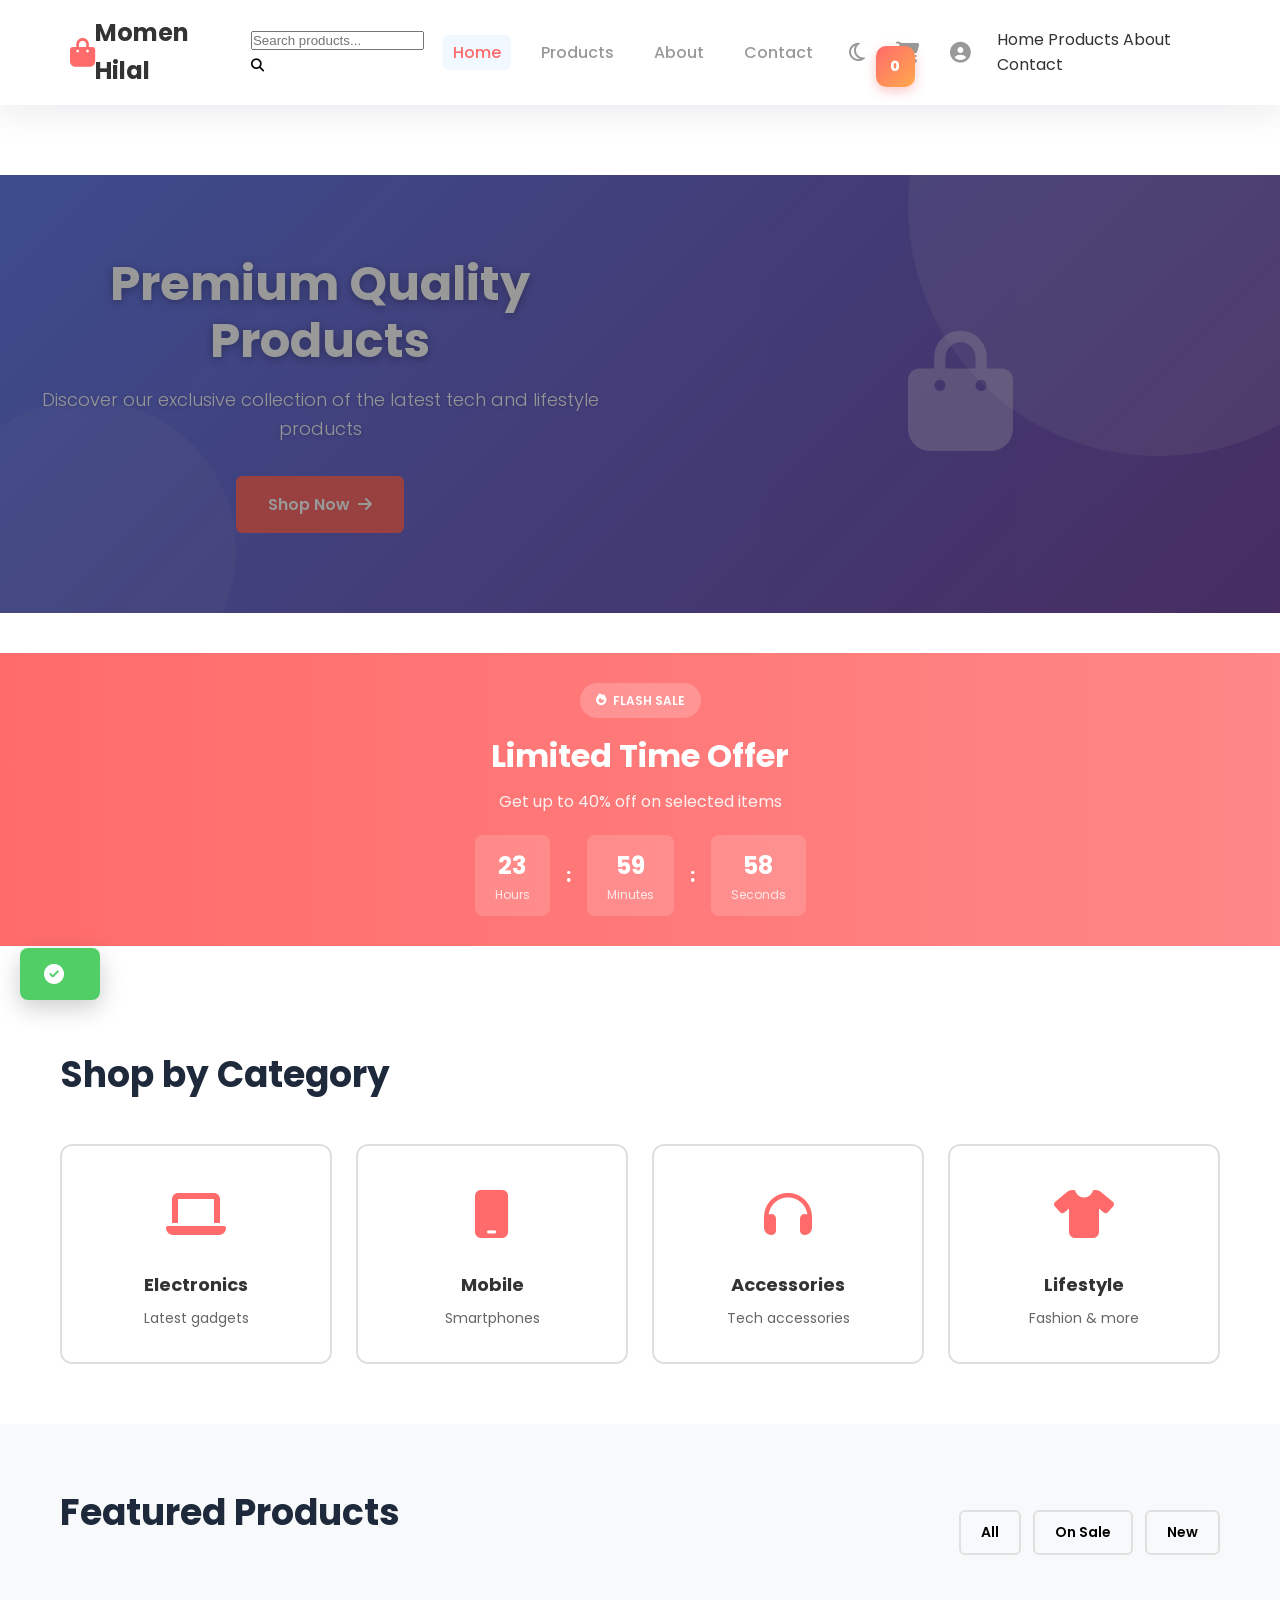
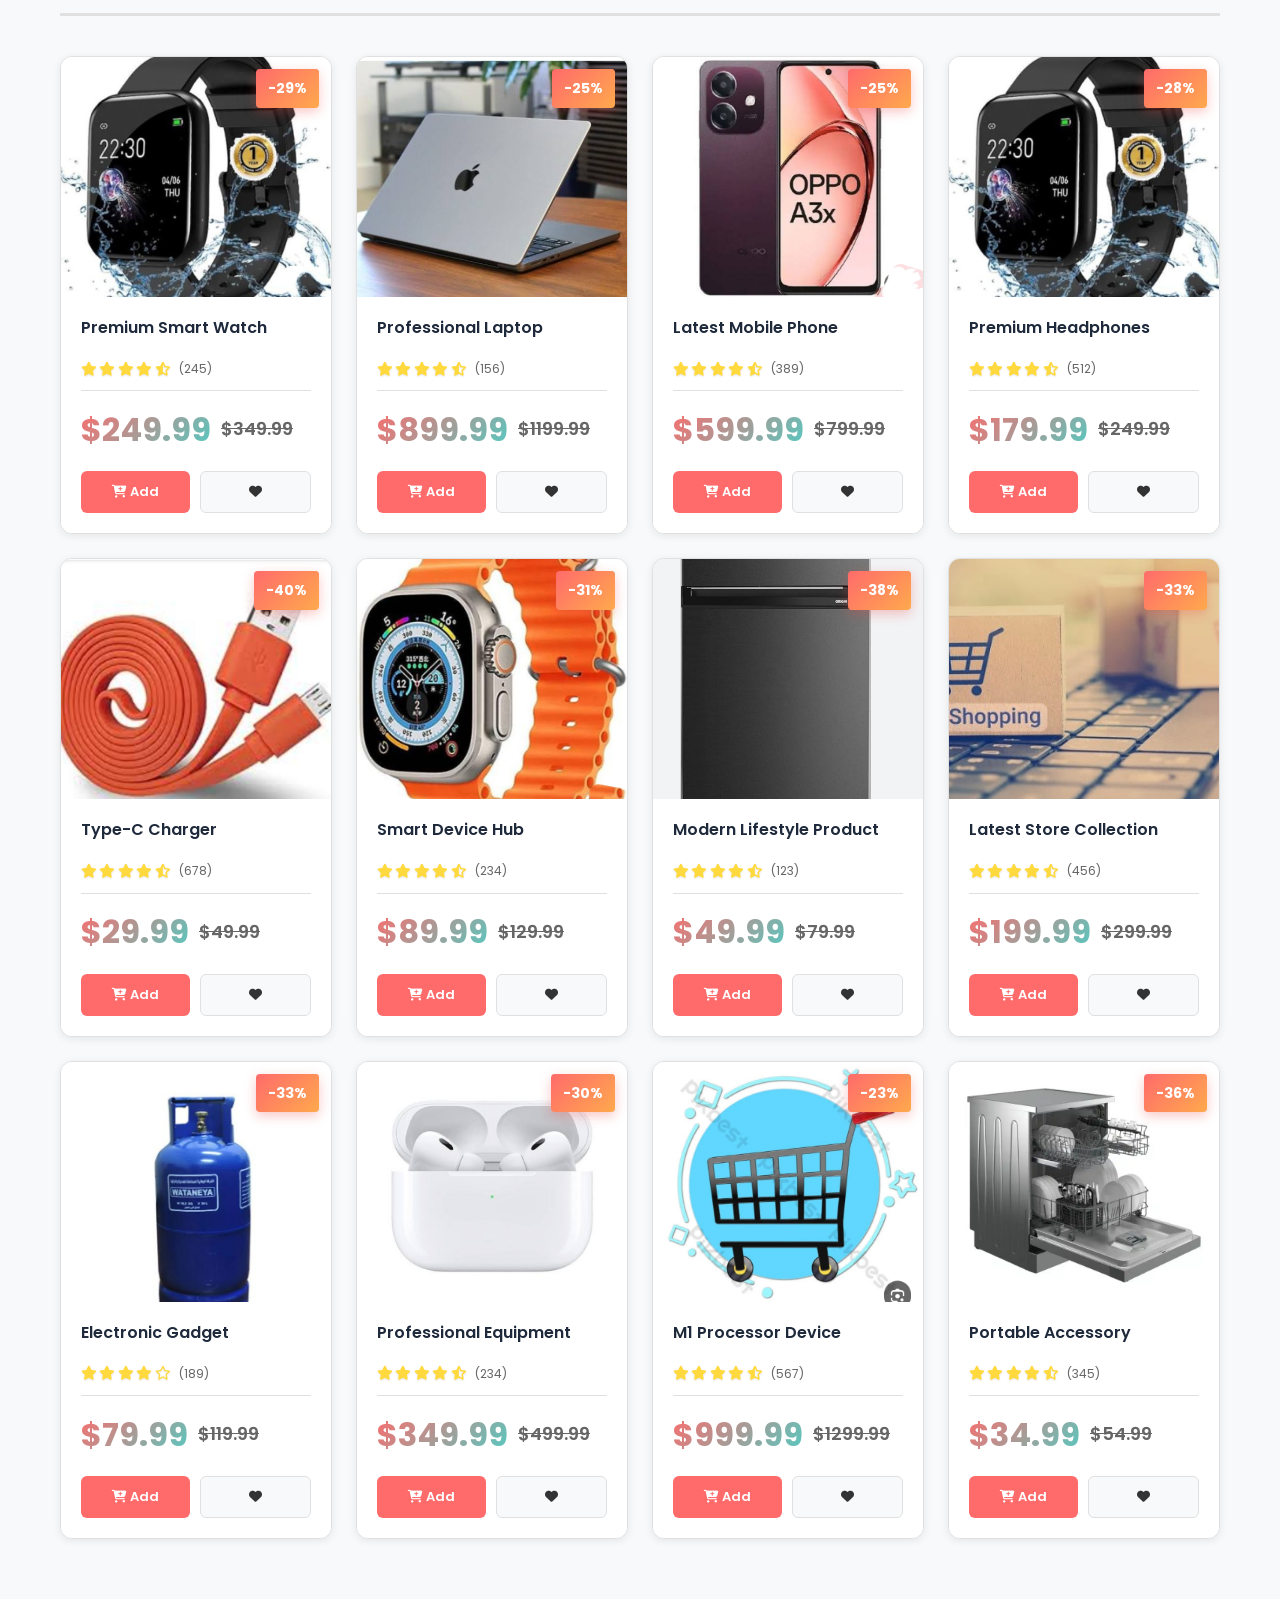
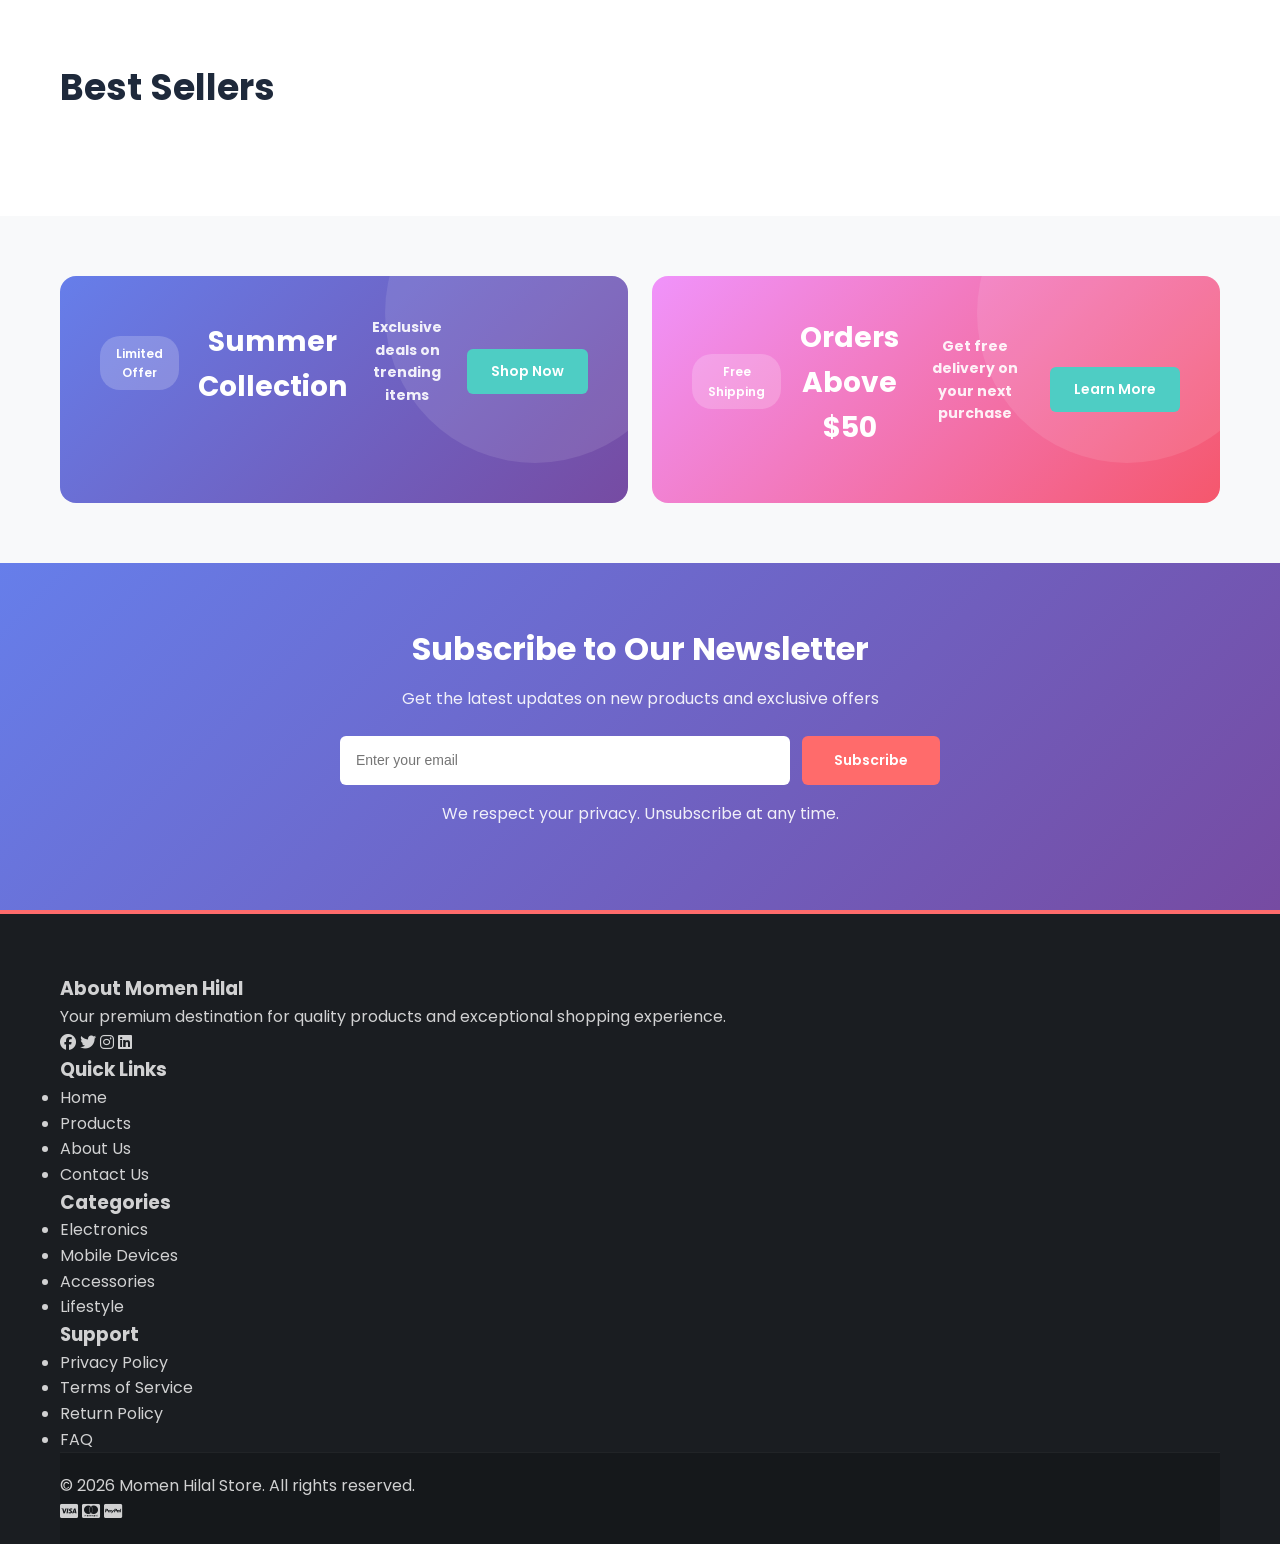
==== index.html @ a5c70056 "first commit" ====
<!DOCTYPE html>
<html lang="en" dir="ltr">
<head>
    <meta charset="UTF-8">
    <meta name="viewport" content="width=device-width, initial-scale=1.0">
    <title>Momen Hilal - Premium E-commerce Store</title>
    <link rel="stylesheet" href="https://cdnjs.cloudflare.com/ajax/libs/font-awesome/6.4.2/css/all.min.css">
    <link href="https://fonts.googleapis.com/css2?family=Cairo:wght@400;600;700&display=swap" rel="stylesheet">
    <link href="https://fonts.googleapis.com/css2?family=Poppins:wght@300;400;600;700&display=swap" rel="stylesheet">
    <link rel="stylesheet" href="File.css/header.css">
    <link rel="stylesheet" href="File.css/footer.css">
    <link rel="stylesheet" href="File.css/main-design.css">
    <link rel="stylesheet" href="index-style.css">
</head>
<body>
    <!-- ============================================================================== -->
    <!-- HEADER SECTION -->
    <!-- ============================================================================== -->
    <header class="main-header">
        <div class="header-container container">
            <div class="logo">
                <i class="fa-solid fa-shopping-bag"></i>
                <span class="store-name">Momen <span class="highlight">Hilal</span></span>
            </div>

            <!-- Search Bar -->
            <div class="search-bar">
                <input type="text" id="searchInput" placeholder="Search products..." class="search-input">
                <button class="search-btn">
                    <i class="fa-solid fa-magnifying-glass"></i>
                </button>
            </div>

            <!-- Navigation -->
            <nav class="navbar">
                <a href="index.html" class="nav-link active">Home</a>
                <a href="products.html" class="nav-link">Products</a>
                <a href="about.html" class="nav-link">About</a>
                <a href="contact.html" class="nav-link">Contact</a>
            </nav>

            <!-- Header Tools -->
            <div class="header-tools">
                <button id="themeBtn" class="tool-btn" title="Toggle Theme">
                    <i class="far fa-moon"></i>
                </button>
                <div class="cart-wrapper">
                    <a href="checkout.html" class="tool-btn cart-btn" title="Shopping Cart">
                        <i class="fa-solid fa-cart-shopping"></i>
                        <span id="cart-count" class="badge">0</span>
                    </a>
                </div>
                <div class="user-wrapper">
                    <button class="tool-btn user-btn" id="userBtn" title="User Menu">
                        <i class="fa-solid fa-circle-user"></i>
                    </button>
                    <div class="user-dropdown" id="userDropdown">
                        <a href="login.html">Login</a>
                        <hr>
                        <a href="register.html">Sign Up</a>
                        <hr>
                        <a href="#" id="logoutBtn">Logout</a>
                    </div>
                </div>
                <button class="tool-btn menu-btn" id="mobileMenuBtn">
                    <i class="fa-solid fa-bars"></i>
                </button>
            </div>

            <!-- Mobile Menu -->
            <nav class="mobile-menu" id="mobileMenu">
                <a href="index.html" class="mobile-nav-link active">Home</a>
                <a href="products.html" class="mobile-nav-link">Products</a>
                <a href="about.html" class="mobile-nav-link">About</a>
                <a href="contact.html" class="mobile-nav-link">Contact</a>
            </nav>
        </div>
    </header>

    <!-- ============================================================================== -->
    <!-- HERO SECTION -->
    <!-- ============================================================================== -->
    <section class="hero-section">
        <div class="hero-content">
            <div class="hero-text">
                <h1 class="hero-title">Premium Quality Products</h1>
                <p class="hero-subtitle">Discover our exclusive collection of the latest tech and lifestyle products</p>
                <button class="btn btn-primary btn-lg" onclick="document.getElementById('featured').scrollIntoView({behavior: 'smooth'})">
                    Shop Now
                    <i class="fa-solid fa-arrow-right"></i>
                </button>
            </div>
            <div class="hero-image">
                <div class="hero-placeholder">
                    <i class="fa-solid fa-bag-shopping"></i>
                </div>
            </div>
        </div>
        <div class="hero-overlay"></div>
    </section>

    <!-- ============================================================================== -->
    <!-- FLASH SALE BANNER -->
    <!-- ============================================================================== -->
    <section class="flash-sale-banner">
        <div class="container">
            <div class="sale-content">
                <div class="sale-badge">
                    <i class="fa-solid fa-fire"></i>
                    FLASH SALE
                </div>
                <h2>Limited Time Offer</h2>
                <p>Get up to 40% off on selected items</p>
                <div class="countdown" id="countdown">
                    <div class="time-unit">
                        <span class="time-value" id="hours">00</span>
                        <span class="time-label">Hours</span>
                    </div>
                    <span class="separator">:</span>
                    <div class="time-unit">
                        <span class="time-value" id="minutes">00</span>
                        <span class="time-label">Minutes</span>
                    </div>
                    <span class="separator">:</span>
                    <div class="time-unit">
                        <span class="time-value" id="seconds">00</span>
                        <span class="time-label">Seconds</span>
                    </div>
                </div>
            </div>
        </div>
    </section>

    <!-- ============================================================================== -->
    <!-- CATEGORIES SECTION -->
    <!-- ============================================================================== -->
    <section class="categories-section">
        <div class="container">
            <h2 class="section-title">Shop by Category</h2>
            <div class="categories-grid">
                <div class="category-card" onclick="filterByCategory('electronics')">
                    <div class="category-icon">
                        <i class="fa-solid fa-laptop"></i>
                    </div>
                    <h3>Electronics</h3>
                    <p>Latest gadgets</p>
                </div>
                <div class="category-card" onclick="filterByCategory('mobile')">
                    <div class="category-icon">
                        <i class="fa-solid fa-mobile"></i>
                    </div>
                    <h3>Mobile</h3>
                    <p>Smartphones</p>
                </div>
                <div class="category-card" onclick="filterByCategory('accessories')">
                    <div class="category-icon">
                        <i class="fa-solid fa-headphones"></i>
                    </div>
                    <h3>Accessories</h3>
                    <p>Tech accessories</p>
                </div>
                <div class="category-card" onclick="filterByCategory('lifestyle')">
                    <div class="category-icon">
                        <i class="fa-solid fa-shirt"></i>
                    </div>
                    <h3>Lifestyle</h3>
                    <p>Fashion & more</p>
                </div>
            </div>
        </div>
    </section>

    <!-- ============================================================================== -->
    <!-- FEATURED PRODUCTS SECTION -->
    <!-- ============================================================================== -->
    <section class="featured-products-section" id="featured">
        <div class="container">
            <div class="section-header">
                <h2 class="section-title">Featured Products</h2>
                <div class="section-controls">
                    <button class="filter-btn active" onclick="filterByCategory('all')">All</button>
                    <button class="filter-btn" onclick="filterByCategory('sale')">On Sale</button>
                    <button class="filter-btn" onclick="filterByCategory('new')">New</button>
                </div>
            </div>
            <div class="products-grid" id="productsGrid">
                <!-- Products will be loaded here by JavaScript -->
            </div>
        </div>
    </section>

    <!-- ============================================================================== -->
    <!-- BEST SELLERS SECTION -->
    <!-- ============================================================================== -->
    <section class="bestsellers-section">
        <div class="container">
            <h2 class="section-title">Best Sellers</h2>
            <div class="bestsellers-carousel" id="bestsellersCarousel">
                <!-- Bestsellers will be loaded here by JavaScript -->
            </div>
        </div>
    </section>

    <!-- ============================================================================== -->
    <!-- PROMOTIONS SECTION -->
    <!-- ============================================================================== -->
    <section class="promotions-section">
        <div class="container">
            <div class="promo-card promo-card-1">
                <div class="promo-content">
                    <span class="promo-tag">Limited Offer</span>
                    <h3>Summer Collection</h3>
                    <p>Exclusive deals on trending items</p>
                    <button class="btn btn-secondary">Shop Now</button>
                </div>
            </div>
            <div class="promo-card promo-card-2">
                <div class="promo-content">
                    <span class="promo-tag">Free Shipping</span>
                    <h3>Orders Above $50</h3>
                    <p>Get free delivery on your next purchase</p>
                    <button class="btn btn-secondary">Learn More</button>
                </div>
            </div>
        </div>
    </section>

    <!-- ============================================================================== -->
    <!-- NEWSLETTER SECTION -->
    <!-- ============================================================================== -->
    <section class="newsletter-section">
        <div class="container">
            <div class="newsletter-content">
                <h2>Subscribe to Our Newsletter</h2>
                <p>Get the latest updates on new products and exclusive offers</p>
                <form class="newsletter-form" id="newsletterForm">
                    <input type="email" placeholder="Enter your email" required>
                    <button type="submit" class="btn btn-primary">Subscribe</button>
                </form>
                <p class="newsletter-note">We respect your privacy. Unsubscribe at any time.</p>
            </div>
        </div>
    </section>

    <!-- ============================================================================== -->
    <!-- LOADING SKELETON -->
    <!-- ============================================================================== -->
    <div class="loading-skeleton" id="loadingSkeleton">
        <div class="skeleton-card"></div>
        <div class="skeleton-card"></div>
        <div class="skeleton-card"></div>
        <div class="skeleton-card"></div>
    </div>

    <!-- ============================================================================== -->
    <!-- PRODUCT MODAL -->
    <!-- ============================================================================== -->
    <div class="product-modal" id="productModal">
        <div class="modal-content">
            <button class="modal-close" onclick="closeModal()">
                <i class="fa-solid fa-xmark"></i>
            </button>
            <div class="modal-body">
                <div class="modal-image">
                    <img id="modalImage" src="" alt="Product">
                </div>
                <div class="modal-details">
                    <h2 id="modalTitle"></h2>
                    <div class="modal-rating">
                        <div class="stars" id="modalRating"></div>
                        <span id="modalReviews"></span>
                    </div>
                    <div class="modal-price">
                        <span class="current-price" id="modalPrice"></span>
                        <span class="original-price" id="modalOriginalPrice"></span>
                        <span class="discount-badge" id="modalDiscount"></span>
                    </div>
                    <p class="modal-description" id="modalDescription"></p>
                    <div class="modal-actions">
                        <div class="quantity-selector">
                            <button onclick="decreaseQuantity()">-</button>
                            <input type="number" id="quantityInput" value="1" min="1">
                            <button onclick="increaseQuantity()">+</button>
                        </div>
                        <button class="btn btn-primary btn-block" onclick="addToCartFromModal()">
                            <i class="fa-solid fa-cart-plus"></i>
                            Add to Cart
                        </button>
                    </div>
                    <div class="modal-features">
                        <div class="feature">
                            <i class="fa-solid fa-truck-fast"></i>
                            <span>Free Shipping</span>
                        </div>
                        <div class="feature">
                            <i class="fa-solid fa-shield"></i>
                            <span>Secure Payment</span>
                        </div>
                        <div class="feature">
                            <i class="fa-solid fa-rotate-left"></i>
                            <span>Easy Return</span>
                        </div>
                    </div>
                </div>
            </div>
        </div>
    </div>

    <!-- ============================================================================== -->
    <!-- TOAST NOTIFICATION -->
    <!-- ============================================================================== -->
    <div class="toast" id="toast">
        <i class="fa-solid fa-check-circle"></i>
        <span id="toastMessage"></span>
    </div>

    <!-- ============================================================================== -->
    <!-- FOOTER -->
    <!-- ============================================================================== -->
    <footer class="main-footer">
        <div class="container">
            <div class="footer-grid">
                <div class="footer-section">
                    <h3>About Momen Hilal</h3>
                    <p>Your premium destination for quality products and exceptional shopping experience.</p>
                    <div class="social-links">
                        <a href="#" title="Facebook"><i class="fa-brands fa-facebook"></i></a>
                        <a href="#" title="Twitter"><i class="fa-brands fa-twitter"></i></a>
                        <a href="#" title="Instagram"><i class="fa-brands fa-instagram"></i></a>
                        <a href="#" title="LinkedIn"><i class="fa-brands fa-linkedin"></i></a>
                    </div>
                </div>
                <div class="footer-section">
                    <h3>Quick Links</h3>
                    <ul>
                        <li><a href="index.html">Home</a></li>
                        <li><a href="products.html">Products</a></li>
                        <li><a href="about.html">About Us</a></li>
                        <li><a href="contact.html">Contact Us</a></li>
                    </ul>
                </div>
                <div class="footer-section">
                    <h3>Categories</h3>
                    <ul>
                        <li><a href="#">Electronics</a></li>
                        <li><a href="#">Mobile Devices</a></li>
                        <li><a href="#">Accessories</a></li>
                        <li><a href="#">Lifestyle</a></li>
                    </ul>
                </div>
                <div class="footer-section">
                    <h3>Support</h3>
                    <ul>
                        <li><a href="#">Privacy Policy</a></li>
                        <li><a href="#">Terms of Service</a></li>
                        <li><a href="#">Return Policy</a></li>
                        <li><a href="#">FAQ</a></li>
                    </ul>
                </div>
            </div>
            <div class="footer-bottom">
                <p>&copy; 2026 Momen Hilal Store. All rights reserved.</p>
                <div class="payment-methods">
                    <i class="fa-brands fa-cc-visa"></i>
                    <i class="fa-brands fa-cc-mastercard"></i>
                    <i class="fa-brands fa-cc-paypal"></i>
                </div>
            </div>
        </div>
    </footer>

    <!-- Scroll to top button -->
    <button class="scroll-to-top" id="scrollToTop" onclick="scrollToTop()">
        <i class="fa-solid fa-chevron-up"></i>
    </button>

    <!-- Scripts -->
    <script src="index-script.js"></script>
</body>
</html>
---- File.css/header.css ----
/* --- تنسيق الهيدر (Header) --- */
 .main-header {
    background: rgba(255, 255, 255, 0.84);
    backdrop-filter: blur(14px);
    box-shadow: 0 10px 34px rgba(20, 20, 55, 0.08);
    position: sticky;
    top: 0;
    z-index: 1200;
    padding: 14px 0;
}

.header-container {
    display: flex;
    justify-content: space-between;
    align-items: center;
    gap: 18px;
}

/* اللوجو */
.logo {
    display: flex;
    align-items: center;
    font-size: 1.5rem;
    font-weight: bold;
}

.logo i {
    color: var(--primary-color);
    margin-left: 10px;
    font-size: 1.8rem;
}

.Momen { color: var(--text-dark); }
.Hilal { color: var(--primary-color); }



/* المنيو */
.navbar {
    display: flex;
    gap: 20px;
}

.navbar a {
    font-weight: 500;
    color: var(--text-muted);
    padding: 5px 10px;
    border-radius: 5px;
}

.navbar a:hover, .navbar a.active {
    color: var(--primary-color);
    background-color: rgba(13, 110, 253, 0.05);
}


/* زر الاضاءه */
.header-tools {
    display: flex;
    align-items: center;
    gap: 15px;
}

.tool-btn {
    font-size: 1.3rem;
    color: var(--text-muted);
    padding: 8px;
    border-radius: 50%;
    transition: var(--transition);
    display: flex;
    align-items: center;
    justify-content: center;
}

.tool-btn:hover {
    background-color: rgba(0,0,0,0.05);
    color: var(--text-dark);
}

.themeBtn{
    background-color: #f31202;
}

/* تنسيق الـ Dropdowns (السلة والمستخدم) */
.cart-wrapper,
.user-wrapper,
.menu-wrapper {
    position: relative; */
}

.cart-dropdown,
.user-dropdown,
.menu-dropdown {
    position: absolute;
    top: calc(100% + 8px);
    right: 0;
    background-color: var(--header-bg);
    box-shadow: var(--shadow-md);
    border-radius: 18px;
    padding: 10px 0;
    min-width: 220px;
    visibility: hidden;
    opacity: 0;
    transform: translateY(-8px);
    transition: opacity 0.22s ease, transform 0.22s ease, visibility 0.22s ease;
    z-index: 2000;
    pointer-events: none;
}

.cart-dropdown.dropdown-open,
.user-dropdown.dropdown-open,
.menu-dropdown.dropdown-open {
    visibility: visible;
    opacity: 1;
    transform: translateY(0);
    pointer-events: auto;
}

.cart-dropdown p {
    color: var(--text-muted);
    text-align: center;
    font-size: 0.95rem;
    margin: 0;
}

.user-dropdown a,
.menu-dropdown a {
    display: block;
    padding: 12px 18px;
    text-align: right;
    width: 100%;
    color: var(--text-dark);
    border-radius: 12px;
    font-weight: 500;
    transition: background-color 0.2s ease, color 0.2s ease;
}

.user-dropdown a:hover,
.menu-dropdown a:hover {
    background-color: rgba(13, 110, 253, 0.08);
    color: var(--primary-color);
}

.user-dropdown a + hr,
.menu-dropdown a + hr {
    margin: 10px 0;
    border: 0;
    border-top: 1px solid rgba(0, 0, 0, 0.08);
}

.logout-btn {
    background-color: #dc3545; /* أحمر للخروج */
    color: rgb(255, 255, 255) !important;
    margin-top: 10px;
}

.menu-btn {
    display: none;
    border-radius: 14px;
    width: 44px;
    height: 44px;
    align-items: center;
    justify-content: center;
    background-color: rgba(13, 110, 253, 0.08);
    transition: background-color 0.2s ease;
}

.menu-btn:hover {
    background-color: rgba(13, 110, 253, 0.16);
}

.menu-toggle {
    display: none;
    font-size: 1.5rem;
    color: var(--text-dark);
}

/* زر اللغه */
#lang-btn {
    cursor: pointer;
    padding: 5px 12px;
    border: 1px solid #f31202;
    background: transparent;
    color: #161517;
    border-radius: 4px;
    font-weight: bold;
    transition: 0.3s;
}

#lang-btn:hover {
    background: #8e4dce;
    color: #fff;
}

/* --- التجاوبية مع الشاشات المختلفة (Responsive) --- */
@media (max-width: 768px) {
    .navbar {
        display: none;
    }
    .menu-toggle {
        display: block; /* إظهار أيقونة الهامبرغر */
    }

    .hero-title {
        font-size: 2rem;
    }
    .menu-btn{
        display: flex;
    }
}
   
/* موبيل📱 */
@media (max-width:1199px) {


 header{
  
  padding: 10px ;
  /* مهم */
  position: relative;
  display: flex;
  justify-content: space-between;
  background-color: #67b0f9;
 }
 .navbar{
  display: none;
 }
  .logo{
  font-size: 15px;
  font-weight: bold;
  font-family: 'Times New Roman', Times, serif;
 }

    .hero-img{
      width: 300px;
      height: 300px;
   }
   .menu-dropdown{
    display: none;
   }
   .user-dropdown{
    margin-left: -130px;
   }
   
}
















/* لازم تبقي كده علشان اغير اللغه */
/* <h1 data-key="welcome">أهلاً بكم في متجرنا</h1>
<p data-key="description">أفضل العروض والخصومات تجدها هنا</p>
<a href="#" data-key="contact">اتصل بنا</a>


// 1. قاموس الترجمة
const i18n = {
    "ar": {
        "welcome": "أهلاً بكم في متجرنا",
        "description": "أفضل العروض والخصومات تجدها هنا",
        "contact": "اتصل بنا",
        "btn": "English"
    },
    "en": {
        "welcome": "Welcome to Our Store",
        "description": "Find the best offers and discounts here",
        "contact": "Contact Us",
        "btn": "العربية"
    }
};

function toggleLanguage() {
    // تحديد اللغة الجديدة
    let newLang = document.documentElement.lang === "ar" ? "en" : "ar";
    
    // حفظ اللغة في المتصفح
    localStorage.setItem("lang", newLang);
    
    // تنفيذ التغيير
    applyLang(newLang);
}

function applyLang(lang) {
    // 1. تغيير لغة واتجاه الصفحة
    document.documentElement.lang = lang;
    document.documentElement.dir = (lang === "ar") ? "rtl" : "ltr";

    // 2. تغيير النصوص اللي ليها data-key
    document.querySelectorAll("[data-key]").forEach(el => {
        let key = el.getAttribute("data-key");
        el.innerText = i18n[lang][key];
    });

    // 3. تغيير نص الزرار نفسه
    document.getElementById("lang-btn").innerText = i18n[lang]["btn"];
}

// تشغيل اللغة المحفوظة أول ما الصفحة تفتح
window.onload = () => {
    let savedLang = localStorage.getItem("lang") || "ar";
    applyLang(savedLang);
}; */
---- File.css/footer.css ----
/* --- تنسيق الفوتر (Footer) --- */
.main-footer {
    background-color: #1a1d21; /* لون خلفية غامق واحترافي */
    color: rgba(255, 255, 255, 0.8); /* لون نص أبيض باهت قليلاً */
    padding-top: 60px;
    margin-top: auto; /* ليدفع الفوتر للأسفل في حالة الصفحة الفارغة */
    border-top: 4px solid var(--primary-color); /* شريط علوي بلون المتجر */
}

.footer-container {
    display: grid;
    grid-template-columns: repeat(auto-fit, minmax(250px, 1fr)); /* تخطيط شبكي متجاوب */
    gap: 30px;
    padding-bottom: 40px;
}

.footer-box {
    display: flex;
    flex-direction: column;
    gap: 15px;
}

/* العمود الأول: اللوجو والوصف */
.footer-logo {
    justify-content: flex-start; /* لضبط اللوجو لليمين */
}
.footer-logo span.Momen, .footer-logo span.Hilal {
    color: white; /* جعل اللوجو أبيض في الفوتر */
}
.footer-logo i {
    color: var(--accent-color); /* الأيقونة بلون مختلف */
}

.footer-desc {
    font-size: 0.95rem;
    line-height: 1.8;
}

.footer-socials {
    display: flex;
    gap: 12px;
    margin-top: 10px;
}

.footer-socials a {
    display: flex;
    align-items: center;
    justify-content: center;
    width: 38px;
    height: 38px;
    border-radius: 50%;
    background-color: rgba(255, 255, 255, 0.08);
    color: white;
    font-size: 1.1rem;
    transition: var(--transition);
}

.footer-socials a:hover {
    background-color: var(--primary-color);
    transform: translateY(-3px) scale(1.05);
}

/* عناوين الأعمدة */
.footer-title {
    color: white;
    font-size: 1.2rem;
    font-weight: 600;
    margin-bottom: 15px;
    position: relative;
    padding-bottom: 8px;
}

.footer-title::after {
    content: '';
    position: absolute;
    bottom: 0;
    right: 0; /* لأن dir=rtl */
    width: 40px;
    height: 3px;
    background-color: var(--accent-color);
    border-radius: 2px;
}

/* القوائم (روابط ومعلومات) */
.footer-links ul, .footer-contact ul {
    list-style: none;
    display: flex;
    flex-direction: column;
    gap: 12px;
}

.footer-links a {
    font-size: 0.95rem;
    display: flex;
    align-items: center;
    gap: 8px;
}

.footer-links a i {
    font-size: 0.7rem;
    color: var(--primary-color);
    transition: var(--transition);
}

.footer-links a:hover {
    color: white;
    padding-right: 5px; /*dir=rtl لليسار*/
}

.footer-links a:hover i {
    color: var(--accent-color);
}

/* معلومات التواصل */
.footer-contact li {
    display: flex;
    align-items: flex-start;
    gap: 12px;
    font-size: 0.95rem;
}

.footer-contact li i {
    color: var(--accent-color);
    font-size: 1.1rem;
    margin-top: 4px; /* لضبط الأيقونة مع أول سطر */
}

.footer-contact li a:hover {
    color: var(--primary-color);
    text-decoration: underline;
}

/* وسائل الدفع */
.payment-icons {
    display: flex;
    flex-wrap: wrap;
    gap: 15px;
    font-size: 1.8rem;
    color: rgba(255, 255, 255, 0.6);
}

.payment-icons i:hover {
    color: white;
    transform: scale(1.1);
    transition: var(--transition);
}

/* شريط الحقوق السفلي */
.footer-bottom {
    background-color: #15181b;
    padding: 20px 0;
    border-top: 1px solid rgba(255, 255, 255, 0.05);
}

.footer-bottom-content {
    display: flex;
    justify-content: space-between;
    align-items: center;
    font-size: 0.85rem;
    color: rgba(255, 255, 255, 0.5);
}

.footer-bottom .highlight {
    color: var(--primary-color);
    font-weight: 500;
}

.developer a {
    color: var(--accent-color);
    font-weight: 500;
}

.developer a:hover {
    text-decoration: underline;
}

/* --- التجاوبية (Responsive) --- */
@media (max-width: 768px) {
    .main-footer {
        padding-top: 40px;
    }

    .footer-container {
        grid-template-columns: 1fr; /* عمود واحد على الموبايل */
        text-align: center;
        gap: 35px;
    }

    .footer-logo {
        justify-content: center; /* توسيط اللوجو على الموبايل */
    }

    .footer-title::after {
        right: 50%;
        transform: translateX(50%); /* توسيط الخط العلوي */
    }

    .footer-socials {
        justify-content: center;
    }

    .footer-links a {
        justify-content: center;
    }

    .footer-contact li {
        justify-content: center;
    }

    .payment-icons {
        justify-content: center;
    }

    .footer-bottom-content {
        flex-direction: column;
        gap: 10px;
    }
}
---- File.css/main-design.css ----
/* ===== ROOT VARIABLES ===== */
:root {
    --primary-color: #6366f1;
    --primary-dark: #4f46e5;
    --secondary-color: #ec4899;
    --success-color: #10b981;
    --warning-color: #f59e0b;
    --danger-color: #ef4444;
    --dark-bg: #0f172a;
    --dark-card: #1e293b;
    --light-bg: #f8fafc;
    --light-card: #ffffff;
    --text-primary: #1e293b;
    --text-secondary: #64748b;
    --border-color: #e2e8f0;
    --shadow-light: 0 1px 3px rgba(0, 0, 0, 0.1);
    --shadow-medium: 0 4px 6px rgba(0, 0, 0, 0.1);
    --shadow-heavy: 0 10px 25px rgba(0, 0, 0, 0.15);
    --transition: all 0.3s cubic-bezier(0.25, 0.46, 0.45, 0.94);
    --gradient-primary: linear-gradient(135deg, #6366f1 0%, #ec4899 100%);
    --gradient-dark: linear-gradient(135deg, #1e293b 0%, #0f172a 100%);
}

/* ===== GLOBAL STYLES ===== */
* {
    margin: 0;
    padding: 0;
    box-sizing: border-box;
}

html {
    scroll-behavior: smooth;
}

body {
    font-family: -apple-system, BlinkMacSystemFont, 'Segoe UI', Roboto, 'Helvetica Neue', Arial, sans-serif;
    background-color: var(--light-bg);
    color: var(--text-primary);
    line-height: 1.6;
    font-size: 16px;
}

a {
    text-decoration: none;
    color: inherit;
}

button {
    border: none;
    background: none;
    cursor: pointer;
    font-family: inherit;
}

img {
    display: block;
    max-width: 100%;
    height: auto;
}

.container {
    max-width: 1200px;
    margin: 0 auto;
    padding: 0 1.5rem;
}

/* ===== HERO SECTION ===== */
.home-hero {
    position: relative;
    height: 600px;
    background: var(--gradient-primary);
    overflow: hidden;
    display: flex;
    align-items: center;
    justify-content: center;
    margin-bottom: 3rem;
}

.hero-overlay {
    position: absolute;
    inset: 0;
    background: rgba(0, 0, 0, 0.4);
    z-index: 1;
}

.hero-bg-img {
    position: absolute;
    inset: 0;
    width: 100%;
    height: 100%;
    object-fit: cover;
    opacity: 0.3;
    z-index: 0;
}

.hero-content {
    position: relative;
    z-index: 2;
    text-align: center;
    color: white;
    animation: slideUpHero 0.8s ease-out;
}

@keyframes slideUpHero {
    from {
        opacity: 0;
        transform: translateY(30px);
    }
    to {
        opacity: 1;
        transform: translateY(0);
    }
}

.hero-text-block {
    max-width: 600px;
}

.hero-title {
    font-size: 3.5rem;
    font-weight: 800;
    margin-bottom: 1rem;
    text-shadow: 0 2px 10px rgba(0, 0, 0, 0.3);
    animation: slideUp 0.8s ease-out 0.1s both;
}

.hero-title .Momen-Hilal {
    background: linear-gradient(135deg, #fbbf24 0%, #f59e0b 100%);
    -webkit-background-clip: text;
    -webkit-text-fill-color: transparent;
    background-clip: text;
}

.hero-subtitle {
    font-size: 1.3rem;
    margin-bottom: 2rem;
    color: rgba(255, 255, 255, 0.95);
    text-shadow: 0 1px 5px rgba(0, 0, 0, 0.2);
    animation: slideUp 0.8s ease-out 0.2s both;
}

.hero-cta-group {
    display: flex;
    gap: 1.5rem;
    justify-content: center;
    animation: slideUp 0.8s ease-out 0.3s both;
    flex-wrap: wrap;
}

/* ===== SEARCH & OFFER SECTION ===== */
.search-offer-section {
    background: linear-gradient(135deg, rgba(99, 102, 241, 0.05) 0%, rgba(236, 72, 153, 0.05) 100%);
    padding: 3rem 0;
    margin-bottom: 3rem;
}

.search-container {
    margin-bottom: 2rem;
}

.search-box {
    display: flex;
    align-items: center;
    background: white;
    border-radius: 60px;
    border: 2px solid var(--border-color);
    padding: 0.9rem 1.8rem;
    transition: var(--transition);
    box-shadow: 0 4px 15px rgba(0, 0, 0, 0.08);
    max-width: 600px;
    margin: 0 auto;
}

.search-box:focus-within {
    border-color: var(--primary-color);
    box-shadow: 0 8px 30px rgba(99, 102, 241, 0.25);
    transform: translateY(-3px);
}

.search-box i {
    color: var(--primary-color);
    font-size: 1.2rem;
    margin-right: 1.2rem;
    font-weight: 600;
}

.search-box input {
    flex: 1;
    border: none;
    outline: none;
    font-size: 1rem;
    color: var(--text-primary);
    font-weight: 500;
}

.search-box input::placeholder {
    color: var(--text-secondary);
    font-weight: 500;
}

.search-box button {
    background: linear-gradient(135deg, var(--primary-color), var(--secondary-color));
    color: white;
    border: none;
    border-radius: 50px;
    padding: 0.6rem 1.2rem;
    cursor: pointer;
    transition: var(--transition);
    font-size: 0.95rem;
    font-weight: 700;
    margin-left: 1rem;
    box-shadow: 0 4px 12px rgba(99, 102, 241, 0.3);
}

.search-box button:hover {
    background: linear-gradient(135deg, var(--primary-dark), #d946ef);
    transform: scale(1.05);
    box-shadow: 0 6px 20px rgba(99, 102, 241, 0.4);
}

.promo-banner {
    background: linear-gradient(135deg, var(--warning-color), var(--danger-color));
    border-radius: 20px;
    padding: 1.8rem 2rem;
    box-shadow: 0 8px 24px rgba(239, 68, 68, 0.25);
    animation: pulse 2s ease-in-out infinite;
    max-width: 600px;
    margin: 0 auto;
    border: 2px solid rgba(255, 255, 255, 0.2);
}

@keyframes pulse {
    0%, 100% {
        transform: scale(1);
    }
    50% {
        transform: scale(1.02);
    }
}

.promo-content {
    color: white;
    display: flex;
    align-items: center;
    justify-content: center;
    gap: 1.2rem;
    text-align: center;
    font-weight: 700;
    font-size: 1.15rem;
}

.promo-content i {
    font-size: 1.5rem;
    animation: bounce 0.6s ease infinite;
}

@keyframes bounce {
    0%, 100% { 
        transform: translateY(0); 
    }
    50% { 
        transform: translateY(-10px); 
    }
}

/* ===== FEATURED PRODUCTS SECTION ===== */
.featured-section {
    padding: 4rem 0;
    margin-bottom: 3rem;
    background: white;
}

.section-header {
    display: flex;
    justify-content: space-between;
    align-items: center;
    margin-bottom: 2.5rem;
    padding-bottom: 2rem;
    border-bottom: 3px solid var(--border-color);
    animation: slideUp 0.8s ease-out;
    flex-wrap: wrap;
    gap: 1.5rem;
}

.header-content {
    flex: 1;
    min-width: 250px;
}

.section-title {
    font-size: 2.2rem;
    font-weight: 800;
    color: var(--text-primary);
    margin-bottom: 0.6rem;
    display: flex;
    align-items: center;
    gap: 0.85rem;
    flex-wrap: nowrap;
}

.section-title i {
    color: var(--warning-color);
    font-size: 2.4rem;
    animation: bounce 0.6s ease infinite;
    flex-shrink: 0;
}

.section-subtitle {
    color: var(--text-secondary);
    font-size: 1.05rem;
    font-weight: 500;
    margin: 0;
}

.view-all-link {
    display: inline-flex;
    align-items: center;
    gap: 0.6rem;
    color: var(--primary-color);
    text-decoration: none;
    font-weight: 700;
    transition: var(--transition);
    padding: 0.85rem 1.8rem;
    border-radius: 50px;
    border: 2px solid var(--primary-color);
    background: transparent;
    font-size: 1rem;
}

.view-all-link:hover {
    background: var(--primary-color);
    color: white;
    transform: translateX(-8px);
    box-shadow: 0 6px 20px rgba(99, 102, 241, 0.3);
}

.product-grid-home {
    display: grid !important;
    grid-template-columns: repeat(auto-fill, minmax(260px, 1fr));
    gap: 2.5rem;
    margin-bottom: 3rem;
    padding: 1rem 0;
    width: 100%;
}

/* ===== PRODUCT CARD STYLES ===== */
.product-card {
    background: white;
    border-radius: 16px;
    overflow: hidden;
    box-shadow: 0 2px 8px rgba(0, 0, 0, 0.08);
    transition: var(--transition);
    border: 1px solid var(--border-color);
    cursor: pointer;
    display: flex !important;
    flex-direction: column;
    height: 100%;
    visibility: visible;
    opacity: 1;
}

/* ===== PRODUCT HOME CLASS STYLES FOR home-products.js ===== */
.product.product-home {
    background: white;
    border-radius: 16px;
    overflow: hidden;
    box-shadow: 0 2px 8px rgba(0, 0, 0, 0.08);
    transition: var(--transition);
    border: 1px solid var(--border-color);
    cursor: pointer;
    display: flex !important;
    flex-direction: column;
    height: 100%;
    position: relative;
}

.product.product-home:hover {
    transform: translateY(-12px);
    box-shadow: 0 12px 28px rgba(99, 102, 241, 0.15);
    border-color: var(--primary-color);
}

.product.product-home img {
    width: 100%;
    height: 250px;
    object-fit: cover;
    transition: transform 0.4s cubic-bezier(0.34, 1.56, 0.64, 1);
}

.product.product-home:hover img {
    transform: scale(1.12);
}

.product-content {
    padding: 1.2rem;
    flex: 1;
    display: flex;
    flex-direction: column;
}

.product-title {
    font-size: 1rem;
    font-weight: 700;
    margin-bottom: 0.6rem;
    color: var(--text-primary);
    line-height: 1.4;
}

.product-desc {
    font-size: 0.85rem;
    color: var(--text-secondary);
    margin-bottom: 1rem;
    flex: 1;
    line-height: 1.4;
}

.product-footer {
    display: flex;
    justify-content: space-between;
    align-items: center;
    margin-bottom: 1rem;
    padding: 0.75rem 0;
    border: 1px solid var(--border-color);
    border-left: none;
    border-right: none;
}

.price {
    font-size: 1.25rem;
    font-weight: 800;
    background: linear-gradient(135deg, var(--primary-color), var(--secondary-color));
    -webkit-background-clip: text;
    -webkit-text-fill-color: transparent;
    background-clip: text;
    color: var(--primary-color);
}

.rating {
    display: flex;
    align-items: center;
    gap: 0.3rem;
}

.rating span {
    cursor: pointer;
    color: var(--warning-color);
    font-size: 0.85rem;
}

.rating button {
    background: none;
    border: none;
    cursor: pointer;
    color: #999;
    font-size: 0.85rem;
    margin-left: 0.5rem;
}

.rating button:hover {
    color: var(--secondary-color);
}

.product-buttons {
    display: flex;
    gap: 0.75rem;
}

.product-buttons button,
.product-buttons a {
    flex: 1;
    padding: 0.85rem;
    border-radius: 8px;
    font-weight: 600;
    text-align: center;
    transition: var(--transition);
    border: none;
    cursor: pointer;
    text-decoration: none;
    display: inline-block;
}

.product-buttons button.m {
    background: linear-gradient(135deg, var(--primary-color), var(--secondary-color));
    color: white;
    box-shadow: 0 4px 12px rgba(99, 102, 241, 0.3);
}

.product-buttons button.m:hover {
    transform: scale(1.05);
    box-shadow: 0 6px 20px rgba(99, 102, 241, 0.4);
}

.product-buttons a.pr {
    background: white;
    color: var(--primary-color);
    border: 2px solid var(--primary-color);
}

.product-buttons a.pr:hover {
    background: var(--primary-color);
    color: white;
}

.badge {
    position: absolute;
    top: 12px;
    right: 12px;
    background: linear-gradient(135deg, var(--danger-color), var(--warning-color));
    color: white;
    padding: 0.6rem 0.9rem;
    border-radius: 10px;
    font-weight: 800;
    font-size: 0.85rem;
    z-index: 3;
    box-shadow: 0 4px 12px rgba(239, 68, 68, 0.3);
}

.badge.new {
    background: linear-gradient(135deg, var(--success-color), #06b6d4);
}

.badge.discount {
    background: linear-gradient(135deg, var(--danger-color), var(--warning-color));
}

/* ===== PRODUCT CARD DETAILS ===== */
.product-card:hover {
    transform: translateY(-12px);
    box-shadow: 0 12px 28px rgba(99, 102, 241, 0.15);
    border-color: var(--primary-color);
}

.product-image-wrapper {
    position: relative;
    width: 100%;
    padding-bottom: 100%;
    overflow: hidden;
    background: linear-gradient(135deg, rgba(99, 102, 241, 0.05) 0%, rgba(236, 72, 153, 0.05) 100%);
    display: block;
}

.product-image {
    position: absolute;
    inset: 0;
    width: 100%;
    height: 100%;
    object-fit: cover;
    transition: transform 0.4s cubic-bezier(0.34, 1.56, 0.64, 1);
}

.product-card:hover .product-image {
    transform: scale(1.12);
}

.product-overlay {
    position: absolute;
    inset: 0;
    background: linear-gradient(135deg, rgba(99, 102, 241, 0.9) 0%, rgba(236, 72, 153, 0.9) 100%);
    display: flex;
    align-items: flex-end;
    justify-content: center;
    padding: 1rem;
    opacity: 0;
    transition: var(--transition);
    z-index: 2;
}

.product-card:hover .product-overlay {
    opacity: 1;
}

.add-to-cart-btn {
    background: white;
    color: var(--primary-color);
    border: none;
    padding: 0.85rem 1.8rem;
    border-radius: 50px;
    cursor: pointer;
    font-weight: 700;
    display: flex;
    align-items: center;
    justify-content: center;
    gap: 0.6rem;
    transition: var(--transition);
    width: 100%;
    box-shadow: 0 4px 15px rgba(0, 0, 0, 0.15);
}

.add-to-cart-btn:hover {
    background: #f0f4ff;
    transform: scale(1.08);
    box-shadow: 0 6px 20px rgba(0, 0, 0, 0.2);
}

.discount-badge {
    position: absolute;
    top: 12px;
    right: 12px;
    background: linear-gradient(135deg, var(--danger-color), var(--warning-color));
    color: white;
    padding: 0.6rem 0.9rem;
    border-radius: 10px;
    font-weight: 800;
    font-size: 0.9rem;
    z-index: 3;
    box-shadow: 0 4px 12px rgba(239, 68, 68, 0.3);
}

.product-info {
    padding: 1.2rem;
    flex: 1;
    display: flex;
    flex-direction: column;
    background: white;
    width: 100%;
}

.product-name {
    font-size: 1rem;
    font-weight: 700;
    margin-bottom: 0.6rem;
    color: var(--text-primary);
    line-height: 1.4;
    display: -webkit-box;
    -webkit-line-clamp: 2;
    -webkit-box-orient: vertical;
    overflow: hidden;
    text-align: right;
}

.product-rating {
    display: flex;
    align-items: center;
    gap: 0.6rem;
    margin: 0.6rem 0;
    flex-wrap: wrap;
}

.stars {
    display: flex;
    gap: 0.15rem;
    color: var(--warning-color);
    font-size: 0.9rem;
    align-items: center;
}

.stars i {
    text-shadow: 0 1px 2px rgba(0, 0, 0, 0.1);
    display: inline-block;
}

.rating-count {
    color: var(--text-secondary);
    font-size: 0.8rem;
    font-weight: 500;
}

.product-price {
    display: flex;
    gap: 0.8rem;
    align-items: center;
    margin-top: auto;
    padding-top: 0.8rem;
    border-top: 1px solid var(--border-color);
    flex-wrap: wrap;
}

.current-price {
    font-size: 1.25rem;
    font-weight: 800;
    background: linear-gradient(135deg, var(--primary-color), var(--secondary-color));
    -webkit-background-clip: text;
    -webkit-text-fill-color: transparent;
    background-clip: text;
    color: var(--primary-color);
}

.original-price {
    font-size: 0.95rem;
    color: var(--text-secondary);
    text-decoration: line-through;
    font-weight: 600;
}

/* ===== FEATURES SECTION ===== */
.features-section {
    background: var(--dark-bg);
    color: white;
    padding: 4rem 0;
    margin-bottom: 3rem;
    border-radius: 20px;
}

.features-grid {
    display: grid;
    grid-template-columns: repeat(auto-fit, minmax(250px, 1fr));
    gap: 2rem;
}

.feature-card {
    background: var(--dark-card);
    padding: 2rem;
    border-radius: 15px;
    text-align: center;
    transition: var(--transition);
    border: 1px solid rgba(99, 102, 241, 0.2);
    animation: slideUp 0.8s ease-out;
}

.feature-card:hover {
    transform: translateY(-10px);
    border-color: var(--primary-color);
    box-shadow: 0 10px 30px rgba(99, 102, 241, 0.2);
}

.feature-icon {
    width: 60px;
    height: 60px;
    background: linear-gradient(135deg, var(--primary-color), var(--secondary-color));
    border-radius: 50%;
    display: flex;
    align-items: center;
    justify-content: center;
    margin: 0 auto 1rem;
    font-size: 1.5rem;
    transition: var(--transition);
}

.feature-card:hover .feature-icon {
    transform: scale(1.1) rotate(10deg);
}

.feature-card h3 {
    font-size: 1.3rem;
    margin-bottom: 0.5rem;
    font-weight: 600;
}

.feature-card p {
    color: rgba(255, 255, 255, 0.7);
    font-size: 0.95rem;
}

/* ===== CTA SECTION ===== */
.cta-section {
    background: linear-gradient(135deg, var(--primary-color), var(--secondary-color));
    padding: 3rem 0;
    margin-bottom: 3rem;
    border-radius: 20px;
    text-align: center;
    color: white;
    animation: slideUp 0.8s ease-out;
}

.cta-content h2 {
    font-size: 2.5rem;
    margin-bottom: 0.75rem;
    font-weight: 700;
}

.cta-content p {
    font-size: 1.1rem;
    margin-bottom: 2rem;
    opacity: 0.95;
}

.cta-buttons {
    display: flex;
    gap: 1.5rem;
    justify-content: center;
    flex-wrap: wrap;
}

/* ===== CTA BUTTON ===== */
.cta-btn {
    display: inline-flex;
    align-items: center;
    gap: 0.75rem;
    padding: 1rem 2rem;
    border-radius: 50px;
    text-decoration: none;
    font-weight: 600;
    transition: var(--transition);
    border: 2px solid transparent;
    cursor: pointer;
    font-size: 1rem;
}

.cta-btn.primary {
    background: white;
    color: var(--primary-color);
    border-color: white;
}

.cta-btn.primary:hover {
    transform: translateY(-3px);
    box-shadow: 0 10px 25px rgba(0, 0, 0, 0.2);
    background: #f0f4ff;
}

.cta-btn.secondary {
    background: rgba(255, 255, 255, 0.2);
    color: white;
    border-color: white;
}

.cta-btn.secondary:hover {
    background: rgba(255, 255, 255, 0.3);
    transform: translateY(-3px);
    box-shadow: 0 10px 25px rgba(0, 0, 0, 0.2);
}

/* ===== GENERAL ANIMATIONS ===== */
@keyframes slideUp {
    from {
        opacity: 0;
        transform: translateY(20px);
    }
    to {
        opacity: 1;
        transform: translateY(0);
    }
}

@keyframes fadeIn {
    from {
        opacity: 0;
    }
    to {
        opacity: 1;
    }
}

/* ===== RESPONSIVE DESIGN ===== */
@media (max-width: 1024px) {
    .product-grid-home {
        grid-template-columns: repeat(auto-fill, minmax(240px, 1fr));
        gap: 2rem;
    }

    .section-header {
        flex-direction: column;
        text-align: center;
        padding-bottom: 1.5rem;
        gap: 1rem;
    }

    .view-all-link {
        margin-top: 1rem;
    }
}

@media (max-width: 768px) {
    .home-hero {
        height: 400px;
    }

    .hero-title {
        font-size: 2rem;
    }

    .hero-subtitle {
        font-size: 1rem;
    }

    .hero-cta-group {
        gap: 1rem;
    }

    .section-header {
        flex-direction: column;
        text-align: center;
        gap: 1rem;
    }

    .view-all-link {
        margin-top: 1rem;
    }

    .product-grid-home {
        grid-template-columns: repeat(auto-fill, minmax(220px, 1fr));
        gap: 1.5rem;
    }

    .features-grid {
        grid-template-columns: 1fr;
    }

    .cta-buttons {
        flex-direction: column;
    }

    .cta-btn {
        width: 100%;
        justify-content: center;
    }

    .search-box {
        padding: 0.7rem 1.2rem;
    }

    .search-box i {
        margin-right: 0.7rem;
        font-size: 1rem;
    }

    .search-box button {
        padding: 0.5rem 1rem;
        font-size: 0.85rem;
        margin-left: 0.7rem;
    }

    .section-title {
        font-size: 1.8rem;
    }

    .featured-section {
        padding: 2rem 0;
    }
}

@media (max-width: 480px) {
    .home-hero {
        height: 300px;
        margin-bottom: 1.5rem;
    }

    .hero-title {
        font-size: 1.4rem;
    }

    .hero-subtitle {
        font-size: 0.9rem;
        margin-bottom: 1.5rem;
    }

    .section-title {
        font-size: 1.4rem;
    }

    .product-grid-home {
        grid-template-columns: 1fr;
        gap: 1rem;
    }

    .product-card {
        border-radius: 12px;
    }

    .search-box {
        flex-direction: column;
        gap: 0.5rem;
        padding: 0.75rem;
    }

    .search-box i {
        display: none;
    }

    .search-box input {
        width: 100%;
        font-size: 0.95rem;
    }

    .search-box button {
        width: 100%;
        margin: 0;
        padding: 0.6rem;
    }

    .cta-content h2 {
        font-size: 1.4rem;
    }

    .cta-content p {
        font-size: 0.9rem;
    }

    .promo-content {
        font-size: 0.9rem;
        gap: 0.8rem;
    }

    .promo-banner {
        padding: 1.2rem 1.5rem;
        border-radius: 15px;
    }

    .product-info {
        padding: 0.9rem;
    }

    .product-name {
        font-size: 0.95rem;
        margin-bottom: 0.5rem;
    }

    .current-price {
        font-size: 1.1rem;
    }

    .add-to-cart-btn {
        padding: 0.7rem 1.4rem;
        font-size: 0.9rem;
    }

    .discount-badge {
        padding: 0.5rem 0.7rem;
        font-size: 0.85rem;
        top: 8px;
        right: 8px;
    }
}
---- index-style.css ----
/* ============================================================================== */
/* GLOBAL STYLES & VARIABLES */
/* ============================================================================== */

:root {
    --primary-color: #ff6b6b;
    --secondary-color: #4ecdc4;
    --accent-color: #ffd93d;
    --dark-bg: #1a1a1a;
    --light-bg: #f8f9fa;
    --text-dark: #333333;
    --text-light: #666666;
    --text-muted: #999999;
    --border-color: #e0e0e0;
    --success-color: #51cf66;
    --warning-color: #ffa94d;
    --danger-color: #ff6b6b;
    --shadow-sm: 0 2px 4px rgba(0, 0, 0, 0.1);
    --shadow-md: 0 4px 12px rgba(0, 0, 0, 0.15);
    --shadow-lg: 0 8px 24px rgba(0, 0, 0, 0.2);
    --transition: all 0.3s ease;
}

* {
    margin: 0;
    padding: 0;
    box-sizing: border-box;
}

html {
    scroll-behavior: smooth;
}

body {
    font-family: 'Poppins', sans-serif;
    color: var(--text-dark);
    background-color: #ffffff;
    line-height: 1.6;
    transition: background-color 0.3s ease, color 0.3s ease;
}

body.dark-theme {
    background-color: var(--dark-bg);
    color: #e0e0e0;
}

.container {
    max-width: 1200px;
    margin: 0 auto;
    padding: 0 20px;
}

/* ============================================================================== */
/* BUTTON STYLES */
/* ============================================================================== */

.btn {
    padding: 12px 24px;
    border: none;
    border-radius: 6px;
    font-size: 14px;
    font-weight: 600;
    cursor: pointer;
    display: inline-flex;
    align-items: center;
    gap: 8px;
    transition: var(--transition);
    text-decoration: none;
    white-space: nowrap;
}

.btn-primary {
    background-color: var(--primary-color);
    color: white;
}

.btn-primary:hover {
    background-color: #ff5252;
    transform: translateY(-2px);
    box-shadow: var(--shadow-md);
}

.btn-secondary {
    background-color: var(--secondary-color);
    color: white;
}

.btn-secondary:hover {
    background-color: #45b8ab;
    transform: translateY(-2px);
    box-shadow: var(--shadow-md);
}

.btn-lg {
    padding: 16px 32px;
    font-size: 16px;
}

.btn-block {
    width: 100%;
    justify-content: center;
}

/* ============================================================================== */
/* HERO SECTION */
/* ============================================================================== */

.hero-section {
    background: linear-gradient(135deg, #667eea 0%, #764ba2 100%);
    color: white;
    padding: 80px 20px;
    position: relative;
    overflow: hidden;
    margin-top: 70px;
}

.hero-section::before {
    content: '';
    position: absolute;
    top: -50%;
    right: -10%;
    width: 500px;
    height: 500px;
    background: rgba(255, 255, 255, 0.1);
    border-radius: 50%;
    animation: float 6s ease-in-out infinite;
}

.hero-section::after {
    content: '';
    position: absolute;
    bottom: -20%;
    left: -5%;
    width: 300px;
    height: 300px;
    background: rgba(255, 255, 255, 0.05);
    border-radius: 50%;
    animation: float 8s ease-in-out infinite reverse;
}

@keyframes float {
    0%, 100% {
        transform: translateY(0px);
    }
    50% {
        transform: translateY(30px);
    }
}

.hero-content {
    display: grid;
    grid-template-columns: 1fr 1fr;
    gap: 40px;
    align-items: center;
    position: relative;
    z-index: 1;
}

.hero-text h1 {
    font-size: 48px;
    font-weight: 700;
    margin-bottom: 16px;
    line-height: 1.2;
}

.hero-subtitle {
    font-size: 18px;
    font-weight: 300;
    margin-bottom: 32px;
    opacity: 0.9;
}

.hero-image {
    display: flex;
    justify-content: center;
    align-items: center;
}

.hero-placeholder {
    font-size: 120px;
    opacity: 0.3;
    animation: bounce 2s ease-in-out infinite;
}

@keyframes bounce {
    0%, 100% {
        transform: translateY(0);
    }
    50% {
        transform: translateY(-20px);
    }
}

/* ============================================================================== */
/* FLASH SALE BANNER */
/* ============================================================================== */

.flash-sale-banner {
    background: linear-gradient(90deg, #ff6b6b 0%, #ff8787 100%);
    color: white;
    padding: 30px 0;
    margin: 40px 0;
}

.sale-content {
    text-align: center;
}

.sale-badge {
    display: inline-block;
    background-color: rgba(255, 255, 255, 0.2);
    padding: 8px 16px;
    border-radius: 20px;
    font-size: 12px;
    font-weight: 600;
    margin-bottom: 12px;
    gap: 6px;
    display: inline-flex;
    align-items: center;
}

.flash-sale-banner h2 {
    font-size: 32px;
    margin-bottom: 8px;
}

.flash-sale-banner p {
    font-size: 16px;
    margin-bottom: 20px;
    opacity: 0.9;
}

.countdown {
    display: flex;
    justify-content: center;
    gap: 16px;
    align-items: center;
}

.time-unit {
    display: flex;
    flex-direction: column;
    align-items: center;
    background-color: rgba(255, 255, 255, 0.15);
    padding: 12px 20px;
    border-radius: 8px;
}

.time-value {
    font-size: 24px;
    font-weight: 700;
}

.time-label {
    font-size: 12px;
    opacity: 0.8;
}

.separator {
    font-size: 20px;
    font-weight: 700;
}

/* ============================================================================== */
/* CATEGORIES SECTION */
/* ============================================================================== */

.categories-section {
    padding: 60px 0;
}

.section-title {
    font-size: 36px;
    font-weight: 700;
    margin-bottom: 40px;
    text-align: center;
}

.categories-grid {
    display: grid;
    grid-template-columns: repeat(auto-fit, minmax(200px, 1fr));
    gap: 24px;
}

.category-card {
    background: white;
    border: 2px solid var(--border-color);
    border-radius: 12px;
    padding: 32px 20px;
    text-align: center;
    cursor: pointer;
    transition: var(--transition);
}

body.dark-theme .category-card {
    background-color: #2a2a2a;
    border-color: #3a3a3a;
}

.category-card:hover {
    border-color: var(--primary-color);
    transform: translateY(-8px);
    box-shadow: var(--shadow-lg);
}

.category-icon {
    font-size: 48px;
    color: var(--primary-color);
    margin-bottom: 16px;
}

.category-card h3 {
    font-size: 18px;
    margin-bottom: 8px;
}

.category-card p {
    color: var(--text-light);
    font-size: 14px;
}

/* ============================================================================== */
/* FEATURED PRODUCTS SECTION */
/* ============================================================================== */

.featured-products-section {
    padding: 60px 0;
    background-color: var(--light-bg);
}

body.dark-theme .featured-products-section {
    background-color: #0a0a0a;
}

.section-header {
    display: flex;
    justify-content: space-between;
    align-items: center;
    margin-bottom: 40px;
    flex-wrap: wrap;
    gap: 20px;
}

.section-controls {
    display: flex;
    gap: 12px;
    flex-wrap: wrap;
}

.filter-btn {
    padding: 10px 20px;
    border: 2px solid var(--border-color);
    background-color: transparent;
    border-radius: 6px;
    cursor: pointer;
    font-size: 14px;
    font-weight: 600;
    transition: var(--transition);
}

body.dark-theme .filter-btn {
    border-color: #3a3a3a;
    color: #e0e0e0;
}

.filter-btn:hover,
.filter-btn.active {
    background-color: var(--primary-color);
    border-color: var(--primary-color);
    color: white;
}

.products-grid {
    display: grid;
    grid-template-columns: repeat(auto-fit, minmax(240px, 1fr));
    gap: 24px;
}

.product-card {
    background: white;
    border: 1px solid var(--border-color);
    border-radius: 12px;
    overflow: hidden;
    transition: var(--transition);
    position: relative;
    cursor: pointer;
}

body.dark-theme .product-card {
    background-color: #2a2a2a;
    border-color: #3a3a3a;
}

.product-card:hover {
    box-shadow: var(--shadow-lg);
    transform: translateY(-8px);
    border-color: var(--primary-color);
}

.product-image {
    position: relative;
    width: 100%;
    height: 240px;
    background: linear-gradient(135deg, #f5f7fa 0%, #c3cfe2 100%);
    display: flex;
    align-items: center;
    justify-content: center;
    overflow: hidden;
}

.product-image img {
    width: 100%;
    height: 100%;
    object-fit: cover;
    transition: transform 0.3s ease;
}

.product-card:hover .product-image img {
    transform: scale(1.1);
}

.product-badge {
    position: absolute;
    top: 12px;
    right: 12px;
    background-color: var(--danger-color);
    color: white;
    padding: 6px 12px;
    border-radius: 4px;
    font-size: 12px;
    font-weight: 700;
    z-index: 2;
}

.product-badge.new {
    background-color: var(--secondary-color);
}

.product-info {
    padding: 20px;
}

.product-title {
    font-size: 16px;
    font-weight: 600;
    margin-bottom: 10px;
    display: -webkit-box;
    -webkit-line-clamp: 2;
    -webkit-box-orient: vertical;
    overflow: hidden;
}

.product-rating {
    display: flex;
    align-items: center;
    gap: 8px;
    margin-bottom: 12px;
}

.stars {
    color: var(--accent-color);
    font-size: 12px;
}

.review-count {
    color: var(--text-light);
    font-size: 12px;
}

.product-price {
    display: flex;
    align-items: center;
    gap: 10px;
    margin-bottom: 16px;
}

.current-price {
    font-size: 20px;
    font-weight: 700;
    color: var(--primary-color);
}

.original-price {
    font-size: 14px;
    color: var(--text-light);
    text-decoration: line-through;
}

.discount-badge {
    background-color: var(--danger-color);
    color: white;
    padding: 4px 8px;
    border-radius: 4px;
    font-size: 12px;
    font-weight: 700;
    margin-left: auto;
}

.product-actions {
    display: flex;
    gap: 10px;
}

.btn-add-cart,
.btn-wishlist {
    flex: 1;
    padding: 10px;
    border: none;
    border-radius: 6px;
    cursor: pointer;
    font-size: 13px;
    font-weight: 600;
    transition: var(--transition);
}

.btn-add-cart {
    background-color: var(--primary-color);
    color: white;
}

.btn-add-cart:hover {
    background-color: #ff5252;
}

.btn-wishlist {
    background-color: var(--light-bg);
    color: var(--text-dark);
    border: 1px solid var(--border-color);
}

body.dark-theme .btn-wishlist {
    background-color: #3a3a3a;
    color: #e0e0e0;
    border-color: #4a4a4a;
}

.btn-wishlist:hover {
    color: var(--primary-color);
}

/* ============================================================================== */
/* BESTSELLERS SECTION */
/* ============================================================================== */

.bestsellers-section {
    padding: 60px 0;
}

.bestsellers-carousel {
    display: grid;
    grid-template-columns: repeat(auto-fit, minmax(280px, 1fr));
    gap: 24px;
}

.bestseller-card {
    background: white;
    border: 1px solid var(--border-color);
    border-radius: 12px;
    overflow: hidden;
    display: flex;
    transition: var(--transition);
}

body.dark-theme .bestseller-card {
    background-color: #2a2a2a;
    border-color: #3a3a3a;
}

.bestseller-card:hover {
    box-shadow: var(--shadow-lg);
    transform: translateX(8px);
}

.bestseller-badge {
    position: absolute;
    top: 12px;
    left: 12px;
    background-color: var(--accent-color);
    color: var(--text-dark);
    padding: 8px 12px;
    border-radius: 20px;
    font-size: 12px;
    font-weight: 700;
    z-index: 2;
}

.bestseller-image {
    flex: 0 0 120px;
    height: 120px;
    background: linear-gradient(135deg, #f5f7fa 0%, #c3cfe2 100%);
    position: relative;
    overflow: hidden;
}

.bestseller-image img {
    width: 100%;
    height: 100%;
    object-fit: cover;
}

.bestseller-info {
    flex: 1;
    padding: 16px;
    display: flex;
    flex-direction: column;
    justify-content: space-between;
}

.bestseller-title {
    font-size: 14px;
    font-weight: 600;
    margin-bottom: 8px;
}

.bestseller-price {
    display: flex;
    align-items: center;
    gap: 8px;
    margin-bottom: 12px;
}

.bestseller-current-price {
    font-size: 16px;
    font-weight: 700;
    color: var(--primary-color);
}

.bestseller-original-price {
    font-size: 12px;
    color: var(--text-light);
    text-decoration: line-through;
}

.bestseller-action {
    display: flex;
    gap: 8px;
    margin-top: auto;
}

.bestseller-action button {
    flex: 1;
    padding: 8px;
    border: none;
    border-radius: 4px;
    cursor: pointer;
    font-size: 12px;
    font-weight: 600;
    transition: var(--transition);
}

.bestseller-btn-primary {
    background-color: var(--primary-color);
    color: white;
}

.bestseller-btn-primary:hover {
    background-color: #ff5252;
}

.bestseller-btn-secondary {
    background-color: var(--light-bg);
    color: var(--text-dark);
    border: 1px solid var(--border-color);
}

body.dark-theme .bestseller-btn-secondary {
    background-color: #3a3a3a;
    color: #e0e0e0;
    border-color: #4a4a4a;
}

.bestseller-btn-secondary:hover {
    color: var(--primary-color);
}

/* ============================================================================== */
/* PROMOTIONS SECTION */
/* ============================================================================== */

.promotions-section {
    padding: 60px 0;
    background-color: var(--light-bg);
}

body.dark-theme .promotions-section {
    background-color: #0a0a0a;
}

.promotions-section .container {
    display: grid;
    grid-template-columns: repeat(auto-fit, minmax(300px, 1fr));
    gap: 24px;
}

.promo-card {
    border-radius: 16px;
    padding: 40px;
    color: white;
    position: relative;
    overflow: hidden;
    cursor: pointer;
    transition: var(--transition);
}

.promo-card::before {
    content: '';
    position: absolute;
    top: -50%;
    right: -10%;
    width: 300px;
    height: 300px;
    background: rgba(255, 255, 255, 0.1);
    border-radius: 50%;
}

.promo-card-1 {
    background: linear-gradient(135deg, #667eea 0%, #764ba2 100%);
}

.promo-card-2 {
    background: linear-gradient(135deg, #f093fb 0%, #f5576c 100%);
}

.promo-card:hover {
    transform: translateY(-8px);
    box-shadow: var(--shadow-lg);
}

.promo-content {
    position: relative;
    z-index: 1;
}

.promo-tag {
    display: inline-block;
    background-color: rgba(255, 255, 255, 0.2);
    padding: 8px 16px;
    border-radius: 20px;
    font-size: 12px;
    font-weight: 600;
    margin-bottom: 16px;
}

.promo-card h3 {
    font-size: 28px;
    margin-bottom: 12px;
}

.promo-card p {
    font-size: 14px;
    margin-bottom: 20px;
    opacity: 0.9;
}

/* ============================================================================== */
/* NEWSLETTER SECTION */
/* ============================================================================== */

.newsletter-section {
    padding: 60px 0;
    background: linear-gradient(135deg, #667eea 0%, #764ba2 100%);
    color: white;
}

.newsletter-content {
    text-align: center;
    max-width: 600px;
    margin: 0 auto;
}

.newsletter-content h2 {
    font-size: 32px;
    margin-bottom: 12px;
}

.newsletter-content p {
    font-size: 16px;
    margin-bottom: 24px;
    opacity: 0.9;
}

.newsletter-form {
    display: flex;
    gap: 12px;
    margin-bottom: 16px;
}

.newsletter-form input {
    flex: 1;
    padding: 14px 16px;
    border: none;
    border-radius: 6px;
    font-size: 14px;
}

.newsletter-form button {
    padding: 14px 32px;
}

.newsletter-note {
    font-size: 12px;
    opacity: 0.8;
}

/* ============================================================================== */
/* LOADING SKELETON */
/* ============================================================================== */

#loadingSkeleton {
    display: none;
    grid-template-columns: repeat(auto-fit, minmax(240px, 1fr));
    gap: 24px;
    padding: 60px 0;
}

#loadingSkeleton.active {
    display: grid;
}

.skeleton-card {
    background: linear-gradient(90deg, #f0f0f0 25%, #e0e0e0 50%, #f0f0f0 75%);
    background-size: 200% 100%;
    animation: loading 1.5s infinite;
    border-radius: 12px;
    height: 320px;
}

@keyframes loading {
    0% {
        background-position: 200% 0;
    }
    100% {
        background-position: -200% 0;
    }
}

/* ============================================================================== */
/* PRODUCT MODAL */
/* ============================================================================== */

.product-modal {
    display: none;
    position: fixed;
    top: 0;
    left: 0;
    right: 0;
    bottom: 0;
    background-color: rgba(0, 0, 0, 0.7);
    z-index: 1000;
    animation: fadeIn 0.3s ease;
}

.product-modal.active {
    display: flex;
    align-items: center;
    justify-content: center;
}

@keyframes fadeIn {
    from {
        opacity: 0;
    }
    to {
        opacity: 1;
    }
}

.modal-content {
    background: white;
    border-radius: 12px;
    width: 90%;
    max-width: 800px;
    max-height: 90vh;
    overflow-y: auto;
    position: relative;
    animation: slideUp 0.3s ease;
}

body.dark-theme .modal-content {
    background-color: #2a2a2a;
}

@keyframes slideUp {
    from {
        transform: translateY(50px);
        opacity: 0;
    }
    to {
        transform: translateY(0);
        opacity: 1;
    }
}

.modal-close {
    position: absolute;
    top: 16px;
    right: 16px;
    background: none;
    border: none;
    font-size: 28px;
    cursor: pointer;
    color: var(--text-dark);
    z-index: 10;
}

body.dark-theme .modal-close {
    color: #e0e0e0;
}

.modal-body {
    display: grid;
    grid-template-columns: 1fr 1fr;
    gap: 40px;
    padding: 40px;
}

.modal-image {
    display: flex;
    align-items: center;
    justify-content: center;
    background: var(--light-bg);
    border-radius: 12px;
    overflow: hidden;
}

body.dark-theme .modal-image {
    background-color: #3a3a3a;
}

.modal-image img {
    width: 100%;
    height: 100%;
    object-fit: cover;
    max-height: 400px;
}

.modal-details h2 {
    font-size: 28px;
    margin-bottom: 16px;
}

.modal-rating {
    display: flex;
    align-items: center;
    gap: 12px;
    margin-bottom: 20px;
}

.stars {
    color: var(--accent-color);
    font-size: 14px;
}

#modalReviews {
    color: var(--text-light);
    font-size: 14px;
}

.modal-price {
    display: flex;
    align-items: center;
    gap: 16px;
    margin-bottom: 20px;
    flex-wrap: wrap;
}

.current-price {
    font-size: 32px;
    font-weight: 700;
    color: var(--primary-color);
}

.original-price {
    font-size: 18px;
    color: var(--text-light);
    text-decoration: line-through;
}

.discount-badge {
    background-color: var(--danger-color);
    color: white;
    padding: 8px 12px;
    border-radius: 4px;
    font-size: 14px;
    font-weight: 700;
}

.modal-description {
    color: var(--text-light);
    margin-bottom: 24px;
    line-height: 1.8;
}

.modal-actions {
    display: flex;
    gap: 16px;
    margin-bottom: 24px;
}

.quantity-selector {
    display: flex;
    border: 2px solid var(--border-color);
    border-radius: 6px;
    overflow: hidden;
}

body.dark-theme .quantity-selector {
    border-color: #3a3a3a;
}

.quantity-selector button {
    background-color: var(--light-bg);
    border: none;
    width: 40px;
    cursor: pointer;
    font-weight: 700;
    transition: var(--transition);
}

body.dark-theme .quantity-selector button {
    background-color: #3a3a3a;
}

.quantity-selector button:hover {
    background-color: var(--primary-color);
    color: white;
}

.quantity-selector input {
    border: none;
    width: 60px;
    text-align: center;
    font-weight: 600;
}

.modal-features {
    display: flex;
    flex-direction: column;
    gap: 12px;
    padding-top: 24px;
    border-top: 1px solid var(--border-color);
}

body.dark-theme .modal-features {
    border-top-color: #3a3a3a;
}

.feature {
    display: flex;
    align-items: center;
    gap: 12px;
    color: var(--text-light);
}

.feature i {
    color: var(--success-color);
    font-size: 18px;
}

/* ============================================================================== */
/* TOAST NOTIFICATION */
/* ============================================================================== */

.toast {
    position: fixed;
    bottom: -100px;
    left: 20px;
    background-color: var(--success-color);
    color: white;
    padding: 16px 24px;
    border-radius: 8px;
    display: flex;
    align-items: center;
    gap: 12px;
    z-index: 2000;
    transition: bottom 0.3s ease;
    box-shadow: var(--shadow-lg);
}

.toast.active {
    bottom: 20px;
}

.toast i {
    font-size: 20px;
}

/* ============================================================================== */
/* SCROLL TO TOP BUTTON */
/* ============================================================================== */

.scroll-to-top {
    position: fixed;
    bottom: 30px;
    right: 30px;
    width: 50px;
    height: 50px;
    background-color: var(--primary-color);
    color: white;
    border: none;
    border-radius: 50%;
    font-size: 20px;
    cursor: pointer;
    z-index: 500;
    opacity: 0;
    visibility: hidden;
    transition: var(--transition);
    box-shadow: var(--shadow-md);
}

.scroll-to-top.active {
    opacity: 1;
    visibility: visible;
}

.scroll-to-top:hover {
    background-color: #ff5252;
    transform: translateY(-5px);
}

/* ============================================================================== */
/* RESPONSIVE DESIGN */
/* ============================================================================== */

@media (max-width: 768px) {
    .hero-content {
        grid-template-columns: 1fr;
        gap: 20px;
        padding: 0 20px;
    }

    .hero-text h1 {
        font-size: 36px;
    }

    .hero-subtitle {
        font-size: 16px;
    }

    .hero-placeholder {
        font-size: 80px;
    }

    .categories-grid {
        grid-template-columns: repeat(auto-fit, minmax(150px, 1fr));
        gap: 16px;
    }

    .section-header {
        flex-direction: column;
        align-items: flex-start;
    }

    .products-grid {
        grid-template-columns: repeat(auto-fit, minmax(180px, 1fr));
        gap: 16px;
    }

    .product-image {
        height: 180px;
    }

    .modal-body {
        grid-template-columns: 1fr;
        gap: 24px;
        padding: 20px;
    }

    .modal-image {
        order: -1;
    }

    .modal-image img {
        max-height: 300px;
    }

    .newsletter-form {
        flex-direction: column;
    }

    .newsletter-form button {
        width: 100%;
    }

    .countdown {
        gap: 8px;
    }

    .time-unit {
        padding: 8px 12px;
    }

    .time-value {
        font-size: 18px;
    }

    .promo-card {
        padding: 24px;
    }

    .promo-card h3 {
        font-size: 20px;
    }
}

@media (max-width: 480px) {
    .hero-text h1 {
        font-size: 28px;
    }

    .hero-subtitle {
        font-size: 14px;
    }

    .section-title {
        font-size: 24px;
        margin-bottom: 24px;
    }

    .categories-grid {
        grid-template-columns: repeat(2, 1fr);
    }

    .products-grid {
        grid-template-columns: 1fr;
    }

    .bestsellers-carousel {
        grid-template-columns: 1fr;
    }

    .product-actions {
        flex-direction: column;
    }

    .btn-add-cart,
    .btn-wishlist {
        width: 100%;
    }

    .modal-actions {
        flex-direction: column;
    }

    .quantity-selector {
        width: 100%;
    }

    .scroll-to-top {
        width: 45px;
        height: 45px;
        font-size: 18px;
        bottom: 20px;
        right: 20px;
    }

    .flash-sale-banner h2 {
        font-size: 24px;
    }

    .newsletter-content h2 {
        font-size: 24px;
    }
}

/* ============================================================================== */
/* DARK MODE ENHANCEMENTS */
/* ============================================================================== */

body.dark-theme .flash-sale-banner {
    background: linear-gradient(90deg, #e63946 0%, #ff006e 100%);
}

body.dark-theme .hero-section {
    background: linear-gradient(135deg, #1a1a3f 0%, #16213e 100%);
}

body.dark-theme .newsletter-section {
    background: linear-gradient(135deg, #1a1a3f 0%, #16213e 100%);
}

body.dark-theme .promo-card-1 {
    background: linear-gradient(135deg, #1a1a3f 0%, #16213e 100%);
}

body.dark-theme .promo-card-2 {
    background: linear-gradient(135deg, #d62828 0%, #a4161a 100%);
}
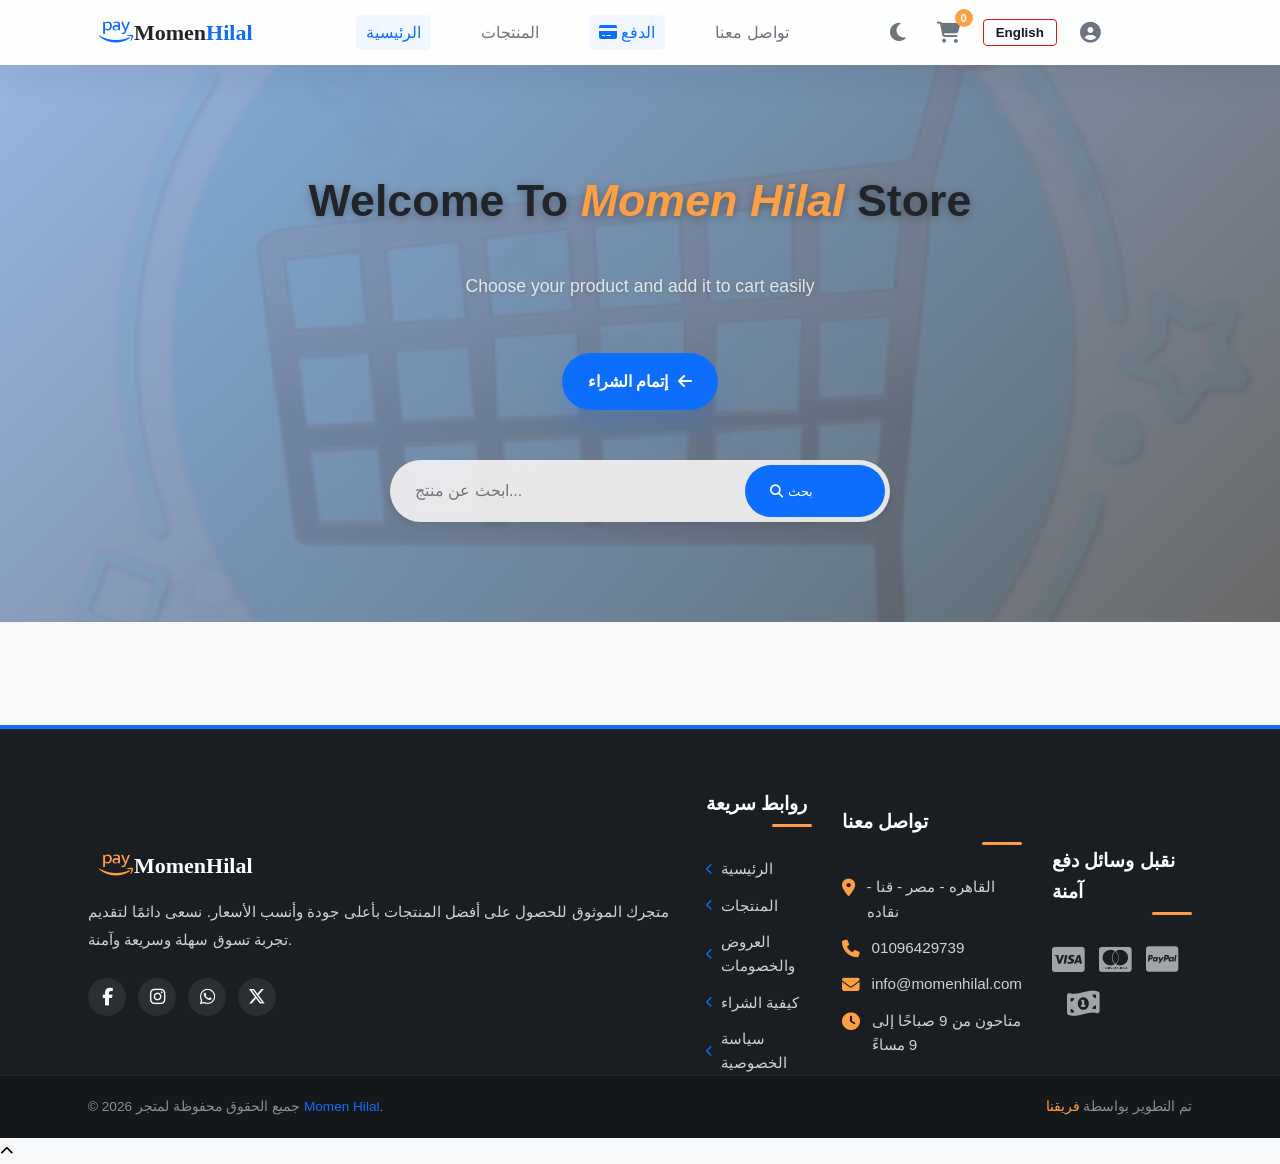
==== commit 6509e912: "Fix navigation links and update footer content; remove deprecated indecx (2).html file; update produ" ====
--- a/index.html
+++ b/index.html
@@ -1,370 +1,424 @@
 <!DOCTYPE html>
-<html lang="en" dir="ltr">
+<html lang="en">
 <head>
     <meta charset="UTF-8">
     <meta name="viewport" content="width=device-width, initial-scale=1.0">
-    <title>Momen Hilal - Premium E-commerce Store</title>
+      <title>Momen Hilal - Premium E-commerce Store</title>
     <link rel="stylesheet" href="https://cdnjs.cloudflare.com/ajax/libs/font-awesome/6.4.2/css/all.min.css">
     <link href="https://fonts.googleapis.com/css2?family=Cairo:wght@400;600;700&display=swap" rel="stylesheet">
     <link href="https://fonts.googleapis.com/css2?family=Poppins:wght@300;400;600;700&display=swap" rel="stylesheet">
     <link rel="stylesheet" href="File.css/header.css">
     <link rel="stylesheet" href="File.css/footer.css">
     <link rel="stylesheet" href="File.css/main-design.css">
-    <link rel="stylesheet" href="index-style.css">
+    <!-- <link rel="stylesheet" href="index-style.css"> -->
+    <link rel="stylesheet" href="File.css/css.css">
+    <link rel="stylesheet" href="https://cdnjs.cloudflare.com/ajax/libs/font-awesome/6.2.1/css/all.min.css">
+    <script>
+        // if(localStorage.getItem("loggedIn") !== "true"){
+        //     window.location.href = "login.html";
+        // }
+    </script>
 </head>
 <body>
-    <!-- ============================================================================== -->
-    <!-- HEADER SECTION -->
-    <!-- ============================================================================== -->
-    <header class="main-header">
-        <div class="header-container container">
-            <div class="logo">
-                <i class="fa-solid fa-shopping-bag"></i>
-                <span class="store-name">Momen <span class="highlight">Hilal</span></span>
-            </div>
-
-            <!-- Search Bar -->
-            <div class="search-bar">
-                <input type="text" id="searchInput" placeholder="Search products..." class="search-input">
-                <button class="search-btn">
-                    <i class="fa-solid fa-magnifying-glass"></i>
+    <!-- الهيدر  -->
+<header class="main-header">
+    <div class="header-container container">
+        
+        <div class="logo">
+            <i class="fa-brands fa-amazon-pay"></i>
+            <span class="Momen">Momen</span><span class="Hilal"> Hilal</span>
+        </div>
+
+        <nav class="navbar">
+            <a href="index.html" class="active">الرئيسية</a>
+            <a href="products.html">المنتجات</a>
+            <a href="checkout.html" class="checkout-link active"><i class="fa-solid fa-credit-card"></i> الدفع</a>
+            <a href="contact.html">تواصل معنا</a>
+        </nav>
+<!-- تغيير زر الاضاءه -->
+        <div class="header-tools">
+            <button id="themeBtn" class="tool-btn" title="تغيير المظهر"><i class="fa-solid fa-moon"></i></button>
+
+            <div class="cart-wrapper">
+                <button class="tool-btn cart-btn">
+                    <i class="fa-solid fa-cart-shopping"></i>
+                    <span id="cart-count">0</span>
                 </button>
-            </div>
-
-            <!-- Navigation -->
-            <nav class="navbar">
-                <a href="index.html" class="nav-link active">Home</a>
-                <a href="products.html" class="nav-link">Products</a>
-                <a href="about.html" class="nav-link">About</a>
-                <a href="contact.html" class="nav-link">Contact</a>
-            </nav>
-
-            <!-- Header Tools -->
-            <div class="header-tools">
-                <button id="themeBtn" class="tool-btn" title="Toggle Theme">
-                    <i class="far fa-moon"></i>
+                <div class="cart-dropdown" id="cartDropdown">  
+                    <p>السلة فارغة حالياً</p>
+                </div>
+            </div>
+            <!-- زر اللغه -->
+<button id="lang-btn" onclick="toggleLanguage()">English</button>
+<!-- ايقونة المستخدم -->
+            <div class="user-wrapper">
+                <button class="tool-btn user-btn" id="userBtn">
+                    <i class="fa-solid fa-circle-user"></i>
                 </button>
-                <div class="cart-wrapper">
-                    <a href="checkout.html" class="tool-btn cart-btn" title="Shopping Cart">
-                        <i class="fa-solid fa-cart-shopping"></i>
-                        <span id="cart-count" class="badge">0</span>
-                    </a>
+                <div class="user-dropdown" id="userDropdown">
+                    <a href="register.html">تسجيل الدخول</a>
+                    <hr>
+                    <a href="register.html">إنشاء حساب</a>
+                    <hr>
+                    <a href="login.html" >تسجيل خروج</a>
                 </div>
-                <div class="user-wrapper">
-                    <button class="tool-btn user-btn" id="userBtn" title="User Menu">
-                        <i class="fa-solid fa-circle-user"></i>
-                    </button>
-                    <div class="user-dropdown" id="userDropdown">
-                        <a href="login.html">Login</a>
-                        <hr>
-                        <a href="register.html">Sign Up</a>
-                        <hr>
-                        <a href="#" id="logoutBtn">Logout</a>
-                    </div>
+            </div>
+        </div>
+        
+         <div class="menu-wrapper">
+            <button class="tool-btn menu-btn" id="bars">
+                <i class="fa-solid fa-bars"></i>
+            </button>
+            <div class="menu-dropdown" id="menuBars">
+                <a href="indecx (2).html">الرئيسية</a>
+                <hr>
+                <a href="products.html">المنتجات</a>
+                <hr>
+                <a href="about.html">من نحن</a>
+                <hr>
+                <a href="contact.html">تواصل معنا</a>
+                <hr>
+                <a href="checkout.html" class="checkout-link active"><i class="fa-solid fa-credit-card"></i> إكمال الطلب</a>
+            </div>
+        </div>
+    </div>
+
+    </div>
+</header>
+
+<main>
+    <section class="hero-section">
+        <img class="hero-bg-img" src="momen.ggg/M1.jpg" alt="متجر مومن هلال">
+        
+        <div class="hero-content container">
+            <h2 class="hero-title">Welcome To <span class="Store-highlight">Momen Hilal</span> Store</h2>
+            <p class="hero-subtitle">Choose your product and add it to cart easily</p>
+            
+            <a href="checkout.html" class="cta-btn">إتمام الشراء <i class="fa-solid fa-arrow-left"></i></a>
+            
+            <div class="hero-search-box">
+                <input class="search-input" type="text" id="myInput" onkeyup="searchProducts()" placeholder="ابحث عن منتج...">
+                <button class="search-submit-btn" id="searchBtn">
+                    <i class="fa-solid fa-magnifying-glass"></i> بحث
+                </button>
+            </div>
+         
+</main>
+    <br><br><br><br>
+    <!-- 🛒
+ <div class="cart-icon" onclick="toggleCart()">
+    <i class="fa-solid fa-cart-flatbed"></i>
+   </div>
+   <div id="cart-box" >
+ <h3>محتوي السله</h3>
+<ul id="cart-items"></ul>
+<p>منتج1</p>
+   </div> -->
+
+  
+<!-- المنتجات -->
+  
+
+     <!-- <section class="products1">
+         <div class="product">
+             <span class="badge"> </span>
+            <img src="momen.jpg" alt="">
+            <h3> مؤمن هلال</h3>
+            <p class="price"> $ لا يقدر بثمن</p>
+               <div class="rating">
+<span onclick="rate(this,1)"><i class="fa-regular fa-star"></i></span>
+<span onclick="rate(this,2)"><i class="fa-regular fa-star"></i></span>
+<span onclick="rate(this,3)"><i class="fa-regular fa-star"></i></span>
+<span onclick="rate(this,4)"><i class="fa-regular fa-star"></i></span>
+<span onclick="rate(this,5)"><i class="fa-regular fa-star"></i></span>
+<button  onclick="toggleFav(this)">🤍</button>
+
+            </div>
+            <div class="buttons">
+      <button class="m" onclick="addToCart('شاحن ', 1200)">إضافة للسلة 🛒</button>
+</div>
+
+<a class="pr"  href="product.html?name=ساعة ذكية&price=500&img=momen.jpg" class="view-details-link">عرض التفاصيل</a>
+
+        </div>
+         <div class="product">
+             <span class="badge">غير متوفر</span>
+            <img src="fier.jpg" alt="">
+            <h3> اسطوانة غاز </h3>
+            <p class="price"> $ 3000</p>
+               <div class="rating">
+<span onclick="rate(this,1)"><i class="fa-regular fa-star"></i></span>
+<span onclick="rate(this,2)"><i class="fa-regular fa-star"></i></span>
+<span onclick="rate(this,3)"><i class="fa-regular fa-star"></i></span>
+<span onclick="rate(this,4)"><i class="fa-regular fa-star"></i></span>
+<span onclick="rate(this,5)"><i class="fa-regular fa-star"></i></span>
+<button onclick="toggleFav(this)">🤍</button>
+            </div>
+            <div class="buttons">
+      <button onclick="addToCart('شاحن ', 1200)">إضافة للسلة 🛒</button>
+</div>
+<a class="pr"  href="product.html?name=ساعة ذكية&price=500&img=momen.jpg" class="view-details-link">عرض التفاصيل</a>
+        </div>
+        <div class="product">
+            <span class="badge">خصم</span>
+            <img src="blo.jpg" alt="">
+            <h3>سماعه بلوتوث</h3>
+            <p class="price"> $ 250</p>
+               <div class="rating">
+<span onclick="rate(this,1)"><i class="fa-regular fa-star"></i></span>
+<span onclick="rate(this,2)"><i class="fa-regular fa-star"></i></span>
+<span onclick="rate(this,3)"><i class="fa-regular fa-star"></i></span>
+<span onclick="rate(this,4)"><i class="fa-regular fa-star"></i></span>
+<span onclick="rate(this,5)"><i class="fa-regular fa-star"></i></span>
+<button onclick="toggleFav(this)">🤍</button>
+            </div>
+             <div class="buttons">
+<a href="product.html?name= سماعه &price=500&img=watch.jpg" class="view-details-link">عرض التفاصيل</a>
+      <button onclick="addToCart('سماعه بلوتوث', 250 )">إضافة للسلة 🛒</button>
+</div>
+          
+
+        </div>
+
+        <div class="product">
+             <span class="badge">غير متوفر</span>
+            <img src="typec.jpg" alt="">
+            <h3> شاحن</h3>
+            <p class="price"> $ 150</p>
+               <div class="rating">
+<span onclick="rate(this,1)"><i class="fa-regular fa-star"></i></span>
+<span onclick="rate(this,2)"><i class="fa-regular fa-star"></i></span>
+<span onclick="rate(this,3)"><i class="fa-regular fa-star"></i></span>
+<span onclick="rate(this,4)"><i class="fa-regular fa-star"></i></span>
+<span onclick="rate(this,5)"><i class="fa-regular fa-star"></i></span>
+<button onclick="toggleFav(this)">🤍</button>
+            </div>
+            <div class="buttons">
+<a href="product.html?name=ساعة ذكية&price=500&img=watch.jpg" class="view-details-link">عرض التفاصيل</a>
+      <button onclick="addToCart('شاحن ', 1200)">إضافة للسلة 🛒</button>
+</div>
+        </div>
+        <div class="product">
+             <span class="badge">جديد</span>
+            <img src="labtop.jpg" alt="">
+            <h3> لاب توب
+            </h3>
+            <p class="price"> $ 20000</p>
+               <div class="rating">
+<span onclick="rate(this,1)"><i class="fa-regular fa-star"></i></span>
+<span onclick="rate(this,2)"><i class="fa-regular fa-star"></i></span>
+<span onclick="rate(this,3)"><i class="fa-regular fa-star"></i></span>
+<span onclick="rate(this,4)"><i class="fa-regular fa-star"></i></span>
+<span onclick="rate(this,5)"><i class="fa-regular fa-star"></i></span>
+<button onclick="toggleFav(this)">🤍</button>
+            </div>
+            <div class="buttons">
+<a href="product.html?name=ساعة ذكية&price=500&img=watch.jpg" class="view-details-link">عرض التفاصيل</a>
+      <button onclick="addToCart('لاب توب', 20000)">إضافة للسلة 🛒</button>
+
+</div>
+        </div>
+        <div class="product">
+            <img src="Smart.jpg" alt="">
+            <h3> ساعه ذكيه</h3>
+            <p class="price"> $ 1500</p>
+               <div class="rating">
+<span onclick="rate(this,1)"><i class="fa-regular fa-star"></i></span>
+<span onclick="rate(this,2)"><i class="fa-regular fa-star"></i></span>
+<span onclick="rate(this,3)"><i class="fa-regular fa-star"></i></span>
+<span onclick="rate(this,4)"><i class="fa-regular fa-star"></i></span>
+<span onclick="rate(this,5)"><i class="fa-regular fa-star"></i></span>
+<button onclick="toggleFav(this)">🤍</button>
+            </div>
+             <div class="buttons">
+<a href="product.html?name=ساعة ذكية&price=500&img=watch.jpg" class="view-details-link">عرض التفاصيل</a>
+      <button onclick="addToCart('ساعة ذكية', 1500)">إضافة للسلة 🛒</button>
+
+</div>
+          
+
+        </div>
+        <div class="product">
+            <img src="mobile.jpg" alt="">
+            <h3>موبيل</h3>
+            <p class="price"> $ 3000</p>
+               <div class="rating">
+<span onclick="rate(this,1)"><i class="fa-regular fa-star"></i></span>
+<span onclick="rate(this,2)"><i class="fa-regular fa-star"></i></span>
+<span onclick="rate(this,3)"><i class="fa-regular fa-star"></i></span>
+<span onclick="rate(this,4)"><i class="fa-regular fa-star"></i></span>
+<span onclick="rate(this,5)"><i class="fa-regular fa-star"></i></span>
+<button onclick="toggleFav(this)">🤍</button>
+            </div>
+             <div class="buttons">
+<a href="product.html?name=ساعة ذكية&price=500&img=watch.jpg" class="view-details-link">عرض التفاصيل</a>
+      <button onclick="addToCart('موبيل ', 3000)">إضافة للسلة 🛒</button>
+
+</div>
+ </div>
+        <div class="product">
+            <img src="tosiba.jpg" alt="">
+            <h3>تلاجه توشيبا</h3>
+            <p class="price"> $ 50000</p>
+               <div class="rating">
+<span onclick="rate(this,1)"><i class="fa-regular fa-star"></i></span>
+<span onclick="rate(this,2)"><i class="fa-regular fa-star"></i></span>
+<span onclick="rate(this,3)"><i class="fa-regular fa-star"></i></span>
+<span onclick="rate(this,4)"><i class="fa-regular fa-star"></i></span>
+<span onclick="rate(this,5)"><i class="fa-regular fa-star"></i></span>
+<button onclick="toggleFav(this)">🤍</button>
+            </div>
+             <div class="buttons">
+<a href="product.html?name=ساعة ذكية&price=500&img=watch.jpg" class="view-details-link">عرض التفاصيل</a>
+      <button onclick="addToCart('ثلاجه توشيبا', 50000)">إضافة للسلة 🛒</button>
+
+</div>
+ </div>
+        <div class="product">
+            <img src="smart1.jpg" alt="">
+            <h3>ساعه سمارة</h3>
+            <p class="price"> $ 500</p>
+               <div class="rating">
+<span onclick="rate(this,1)"><i class="fa-regular fa-star"></i></span>
+<span onclick="rate(this,2)"><i class="fa-regular fa-star"></i></span>
+<span onclick="rate(this,3)"><i class="fa-regular fa-star"></i></span>
+<span onclick="rate(this,4)"><i class="fa-regular fa-star"></i></span>
+<span onclick="rate(this,5)"><i class="fa-regular fa-star"></i></span>
+<button onclick="toggleFav(this)">🤍</button>
+            </div>
+             <div class="buttons">
+<a href="product.html?name=ساعة ذكية&price=500&img=watch.jpg" class="view-details-link">عرض التفاصيل</a>
+      <button onclick="addToCart('ساعة سمارة', 500)">إضافة للسلة 🛒</button>
+
+</div>
+ </div>
+        <div class="product">
+            <img src="Screenshot_2026-03-25-23-31-28-52.jpg" alt="">
+            <h3>بدله كلاسيك</h3>
+            <p class="price"> $ 2000</p>
+               <div class="rating">
+<span onclick="rate(this,1)"><i class="fa-regular fa-star"></i></span>
+<span onclick="rate(this,2)"><i class="fa-regular fa-star"></i></span>
+<span onclick="rate(this,3)"><i class="fa-regular fa-star"></i></span>
+<span onclick="rate(this,4)"><i class="fa-regular fa-star"></i></span>
+<span onclick="rate(this,5)"><i class="fa-regular fa-star"></i></span>
+<button onclick="toggleFav(this)">🤍</button>
+            </div>
+             <div class="buttons">
+<a href="product.html?name=ساعة ذكية&price=500&img=watch.jpg" class="view-details-link">عرض التفاصيل</a>
+      <button onclick="addToCart('بدله كلاسيك', 2000)">إضافة للسلة 🛒</button>
+
+</div>
+ </div>
+        <div class="product">
+            <img src="IMG_٢٠٢٦٠٣٢٥_٢٣٣١٥٨.jpg" alt="">
+            <h3>بدله كلاسيك</h3>
+            <p class="price"> $ 2500</p>
+            <div class="rating">
+<span onclick="rate(this,1)"><i class="fa-regular fa-star"></i></span>
+<span onclick="rate(this,2)"><i class="fa-regular fa-star"></i></span>
+<span onclick="rate(this,3)"><i class="fa-regular fa-star"></i></span>
+<span onclick="rate(this,4)"><i class="fa-regular fa-star"></i></span>
+<span onclick="rate(this,5)"><i class="fa-regular fa-star"></i></span>
+<button onclick="toggleFav(this)">🤍</button>
+            </div>
+             <div class="buttons">
+<a href="product.html?name=ساعة ذكية&price=500&img=watch.jpg" class="view-details-link">عرض التفاصيل</a>
+      <button onclick="addToCart('بدله كلاسيك', 2500)">إضافة للسلة 🛒</button>
+
+</div>
+ </div>
+        <div class="product">
+            <img src="IMG_٢٠٢٦٠٣٢٥_٢٣٣٠٠٤.jpg" alt="">
+            <h3>غسالة اطباق</h3>
+            <p class="price"> 4 15000</p>
+               <div class="rating">
+<span onclick="rate(this,1)"><i class="fa-regular fa-star"></i></span>
+<span onclick="rate(this,2)"><i class="fa-regular fa-star"></i></span>
+<span onclick="rate(this,3)"><i class="fa-regular fa-star"></i></span>
+<span onclick="rate(this,4)"><i class="fa-regular fa-star"></i></span>
+<span onclick="rate(this,5)"><i class="fa-regular fa-star"></i></span>
+<button onclick="toggleFav(this)">🤍</button>
+            </div>
+             <div class="buttons">
+<a href="product.html?name=ساعة ذكية&price=500&img=watch.jpg" class="view-details-link">عرض التفاصيل</a>
+      <button  onclick="addToCart('غسالة اطباق', 15000)">إضافة للسلة 🛒</button>
+
+</div>
+
+          
+
+        </div>
+
+     </section> -->
+
+<footer class="main-footer">
+        <div class="footer-container container">
+            
+            <div class="footer-box footer-about">
+                <div class="footer-logo logo">
+                    <i class="fa-brands fa-amazon-pay"></i>
+                    <span class="Momen">Momen</span><span class="Hilal"> Hilal</span>
                 </div>
-                <button class="tool-btn menu-btn" id="mobileMenuBtn">
-                    <i class="fa-solid fa-bars"></i>
-                </button>
-            </div>
-
-            <!-- Mobile Menu -->
-            <nav class="mobile-menu" id="mobileMenu">
-                <a href="index.html" class="mobile-nav-link active">Home</a>
-                <a href="products.html" class="mobile-nav-link">Products</a>
-                <a href="about.html" class="mobile-nav-link">About</a>
-                <a href="contact.html" class="mobile-nav-link">Contact</a>
-            </nav>
-        </div>
-    </header>
-
-    <!-- ============================================================================== -->
-    <!-- HERO SECTION -->
-    <!-- ============================================================================== -->
-    <section class="hero-section">
-        <div class="hero-content">
-            <div class="hero-text">
-                <h1 class="hero-title">Premium Quality Products</h1>
-                <p class="hero-subtitle">Discover our exclusive collection of the latest tech and lifestyle products</p>
-                <button class="btn btn-primary btn-lg" onclick="document.getElementById('featured').scrollIntoView({behavior: 'smooth'})">
-                    Shop Now
-                    <i class="fa-solid fa-arrow-right"></i>
-                </button>
-            </div>
-            <div class="hero-image">
-                <div class="hero-placeholder">
-                    <i class="fa-solid fa-bag-shopping"></i>
+                <p class="footer-desc">متجرك الموثوق للحصول على أفضل المنتجات بأعلى جودة وأنسب الأسعار. نسعى دائمًا لتقديم تجربة تسوق سهلة وسريعة وآمنة.</p>
+                
+                <div class="footer-socials">
+                    <a href="#" target="_blank" title="فيس بوك"><i class="fa-brands fa-facebook-f"></i></a>
+                    <a href="#" target="_blank" title="انستجرام"><i class="fa-brands fa-instagram"></i></a>
+                    <a href="https://wa.me/01096429739" target="_blank" title="واتساب"><i class="fa-brands fa-whatsapp"></i></a>
+                    <a href="#" target="_blank" title="تويتر (X)"><i class="fa-brands fa-x-twitter"></i></a>
                 </div>
             </div>
-        </div>
-        <div class="hero-overlay"></div>
-    </section>
-
-    <!-- ============================================================================== -->
-    <!-- FLASH SALE BANNER -->
-    <!-- ============================================================================== -->
-    <section class="flash-sale-banner">
-        <div class="container">
-            <div class="sale-content">
-                <div class="sale-badge">
-                    <i class="fa-solid fa-fire"></i>
-                    FLASH SALE
+
+            <div class="footer-box footer-links">
+                <h3 class="footer-title">روابط سريعة</h3>
+                <ul>
+                    <li><a href="#"><i class="fa-solid fa-chevron-left"></i> الرئيسية</a></li>
+                    <li><a href="#"><i class="fa-solid fa-chevron-left"></i> المنتجات</a></li>
+                    <li><a href="#"><i class="fa-solid fa-chevron-left"></i> العروض والخصومات</a></li>
+                    <li><a href="#"><i class="fa-solid fa-chevron-left"></i> كيفية الشراء</a></li>
+                    <li><a href="#"><i class="fa-solid fa-chevron-left"></i> سياسة الخصوصية</a></li>
+                </ul>
+            </div>
+
+            <div class="footer-box footer-contact">
+                <h3 class="footer-title">تواصل معنا</h3>
+                <ul>
+                    <li>
+                        <i class="fa-solid fa-location-dot"></i>
+                        <span>القاهره - مصر - قنا - نقاده</span>
+                    </li>
+                    <li>
+                        <i class="fa-solid fa-phone"></i>
+                        <a href="tel:01096429739">01096429739</a>
+                    </li>
+                    <li>
+                        <i class="fa-solid fa-envelope"></i>
+                        <a href="mailto:info@momenhilal.com">info@momenhilal.com</a>
+                    </li>
+                    <li>
+                        <i class="fa-solid fa-clock"></i>
+                        <span>متاحون من 9 صباحًا إلى 9 مساءً</span>
+                    </li>
+                </ul>
+            </div>
+
+            <div class="footer-box footer-payments">
+                <h3 class="footer-title">نقبل وسائل دفع آمنة</h3>
+                <div class="payment-icons">
+                    <i class="fa-brands fa-cc-visa" title="فيزا"></i>
+                    <i class="fa-brands fa-cc-mastercard" title="ماستركارد"></i>
+                    <i class="fa-brands fa-cc-paypal" title="بايبال"></i>
+                    <i class="fa-brands fa-fawkes" title="فوري (مثال)"></i> <i class="fa-solid fa-money-bill-1-wave" title="الدفع عند الاستلام"></i>
                 </div>
-                <h2>Limited Time Offer</h2>
-                <p>Get up to 40% off on selected items</p>
-                <div class="countdown" id="countdown">
-                    <div class="time-unit">
-                        <span class="time-value" id="hours">00</span>
-                        <span class="time-label">Hours</span>
-                    </div>
-                    <span class="separator">:</span>
-                    <div class="time-unit">
-                        <span class="time-value" id="minutes">00</span>
-                        <span class="time-label">Minutes</span>
-                    </div>
-                    <span class="separator">:</span>
-                    <div class="time-unit">
-                        <span class="time-value" id="seconds">00</span>
-                        <span class="time-label">Seconds</span>
-                    </div>
-                </div>
-            </div>
-        </div>
-    </section>
-
-    <!-- ============================================================================== -->
-    <!-- CATEGORIES SECTION -->
-    <!-- ============================================================================== -->
-    <section class="categories-section">
-        <div class="container">
-            <h2 class="section-title">Shop by Category</h2>
-            <div class="categories-grid">
-                <div class="category-card" onclick="filterByCategory('electronics')">
-                    <div class="category-icon">
-                        <i class="fa-solid fa-laptop"></i>
-                    </div>
-                    <h3>Electronics</h3>
-                    <p>Latest gadgets</p>
-                </div>
-                <div class="category-card" onclick="filterByCategory('mobile')">
-                    <div class="category-icon">
-                        <i class="fa-solid fa-mobile"></i>
-                    </div>
-                    <h3>Mobile</h3>
-                    <p>Smartphones</p>
-                </div>
-                <div class="category-card" onclick="filterByCategory('accessories')">
-                    <div class="category-icon">
-                        <i class="fa-solid fa-headphones"></i>
-                    </div>
-                    <h3>Accessories</h3>
-                    <p>Tech accessories</p>
-                </div>
-                <div class="category-card" onclick="filterByCategory('lifestyle')">
-                    <div class="category-icon">
-                        <i class="fa-solid fa-shirt"></i>
-                    </div>
-                    <h3>Lifestyle</h3>
-                    <p>Fashion & more</p>
-                </div>
-            </div>
-        </div>
-    </section>
-
-    <!-- ============================================================================== -->
-    <!-- FEATURED PRODUCTS SECTION -->
-    <!-- ============================================================================== -->
-    <section class="featured-products-section" id="featured">
-        <div class="container">
-            <div class="section-header">
-                <h2 class="section-title">Featured Products</h2>
-                <div class="section-controls">
-                    <button class="filter-btn active" onclick="filterByCategory('all')">All</button>
-                    <button class="filter-btn" onclick="filterByCategory('sale')">On Sale</button>
-                    <button class="filter-btn" onclick="filterByCategory('new')">New</button>
-                </div>
-            </div>
-            <div class="products-grid" id="productsGrid">
-                <!-- Products will be loaded here by JavaScript -->
-            </div>
-        </div>
-    </section>
-
-    <!-- ============================================================================== -->
-    <!-- BEST SELLERS SECTION -->
-    <!-- ============================================================================== -->
-    <section class="bestsellers-section">
-        <div class="container">
-            <h2 class="section-title">Best Sellers</h2>
-            <div class="bestsellers-carousel" id="bestsellersCarousel">
-                <!-- Bestsellers will be loaded here by JavaScript -->
-            </div>
-        </div>
-    </section>
-
-    <!-- ============================================================================== -->
-    <!-- PROMOTIONS SECTION -->
-    <!-- ============================================================================== -->
-    <section class="promotions-section">
-        <div class="container">
-            <div class="promo-card promo-card-1">
-                <div class="promo-content">
-                    <span class="promo-tag">Limited Offer</span>
-                    <h3>Summer Collection</h3>
-                    <p>Exclusive deals on trending items</p>
-                    <button class="btn btn-secondary">Shop Now</button>
-                </div>
-            </div>
-            <div class="promo-card promo-card-2">
-                <div class="promo-content">
-                    <span class="promo-tag">Free Shipping</span>
-                    <h3>Orders Above $50</h3>
-                    <p>Get free delivery on your next purchase</p>
-                    <button class="btn btn-secondary">Learn More</button>
-                </div>
-            </div>
-        </div>
-    </section>
-
-    <!-- ============================================================================== -->
-    <!-- NEWSLETTER SECTION -->
-    <!-- ============================================================================== -->
-    <section class="newsletter-section">
-        <div class="container">
-            <div class="newsletter-content">
-                <h2>Subscribe to Our Newsletter</h2>
-                <p>Get the latest updates on new products and exclusive offers</p>
-                <form class="newsletter-form" id="newsletterForm">
-                    <input type="email" placeholder="Enter your email" required>
-                    <button type="submit" class="btn btn-primary">Subscribe</button>
-                </form>
-                <p class="newsletter-note">We respect your privacy. Unsubscribe at any time.</p>
-            </div>
-        </div>
-    </section>
-
-    <!-- ============================================================================== -->
-    <!-- LOADING SKELETON -->
-    <!-- ============================================================================== -->
-    <div class="loading-skeleton" id="loadingSkeleton">
-        <div class="skeleton-card"></div>
-        <div class="skeleton-card"></div>
-        <div class="skeleton-card"></div>
-        <div class="skeleton-card"></div>
-    </div>
-
-    <!-- ============================================================================== -->
-    <!-- PRODUCT MODAL -->
-    <!-- ============================================================================== -->
-    <div class="product-modal" id="productModal">
-        <div class="modal-content">
-            <button class="modal-close" onclick="closeModal()">
-                <i class="fa-solid fa-xmark"></i>
-            </button>
-            <div class="modal-body">
-                <div class="modal-image">
-                    <img id="modalImage" src="" alt="Product">
-                </div>
-                <div class="modal-details">
-                    <h2 id="modalTitle"></h2>
-                    <div class="modal-rating">
-                        <div class="stars" id="modalRating"></div>
-                        <span id="modalReviews"></span>
-                    </div>
-                    <div class="modal-price">
-                        <span class="current-price" id="modalPrice"></span>
-                        <span class="original-price" id="modalOriginalPrice"></span>
-                        <span class="discount-badge" id="modalDiscount"></span>
-                    </div>
-                    <p class="modal-description" id="modalDescription"></p>
-                    <div class="modal-actions">
-                        <div class="quantity-selector">
-                            <button onclick="decreaseQuantity()">-</button>
-                            <input type="number" id="quantityInput" value="1" min="1">
-                            <button onclick="increaseQuantity()">+</button>
-                        </div>
-                        <button class="btn btn-primary btn-block" onclick="addToCartFromModal()">
-                            <i class="fa-solid fa-cart-plus"></i>
-                            Add to Cart
-                        </button>
-                    </div>
-                    <div class="modal-features">
-                        <div class="feature">
-                            <i class="fa-solid fa-truck-fast"></i>
-                            <span>Free Shipping</span>
-                        </div>
-                        <div class="feature">
-                            <i class="fa-solid fa-shield"></i>
-                            <span>Secure Payment</span>
-                        </div>
-                        <div class="feature">
-                            <i class="fa-solid fa-rotate-left"></i>
-                            <span>Easy Return</span>
-                        </div>
-                    </div>
-                </div>
-            </div>
-        </div>
-    </div>
-
-    <!-- ============================================================================== -->
-    <!-- TOAST NOTIFICATION -->
-    <!-- ============================================================================== -->
-    <div class="toast" id="toast">
-        <i class="fa-solid fa-check-circle"></i>
-        <span id="toastMessage"></span>
-    </div>
-
-    <!-- ============================================================================== -->
-    <!-- FOOTER -->
-    <!-- ============================================================================== -->
-    <footer class="main-footer">
-        <div class="container">
-            <div class="footer-grid">
-                <div class="footer-section">
-                    <h3>About Momen Hilal</h3>
-                    <p>Your premium destination for quality products and exceptional shopping experience.</p>
-                    <div class="social-links">
-                        <a href="#" title="Facebook"><i class="fa-brands fa-facebook"></i></a>
-                        <a href="#" title="Twitter"><i class="fa-brands fa-twitter"></i></a>
-                        <a href="#" title="Instagram"><i class="fa-brands fa-instagram"></i></a>
-                        <a href="#" title="LinkedIn"><i class="fa-brands fa-linkedin"></i></a>
-                    </div>
-                </div>
-                <div class="footer-section">
-                    <h3>Quick Links</h3>
-                    <ul>
-                        <li><a href="index.html">Home</a></li>
-                        <li><a href="products.html">Products</a></li>
-                        <li><a href="about.html">About Us</a></li>
-                        <li><a href="contact.html">Contact Us</a></li>
-                    </ul>
-                </div>
-                <div class="footer-section">
-                    <h3>Categories</h3>
-                    <ul>
-                        <li><a href="#">Electronics</a></li>
-                        <li><a href="#">Mobile Devices</a></li>
-                        <li><a href="#">Accessories</a></li>
-                        <li><a href="#">Lifestyle</a></li>
-                    </ul>
-                </div>
-                <div class="footer-section">
-                    <h3>Support</h3>
-                    <ul>
-                        <li><a href="#">Privacy Policy</a></li>
-                        <li><a href="#">Terms of Service</a></li>
-                        <li><a href="#">Return Policy</a></li>
-                        <li><a href="#">FAQ</a></li>
-                    </ul>
-                </div>
-            </div>
-            <div class="footer-bottom">
-                <p>&copy; 2026 Momen Hilal Store. All rights reserved.</p>
-                <div class="payment-methods">
-                    <i class="fa-brands fa-cc-visa"></i>
-                    <i class="fa-brands fa-cc-mastercard"></i>
-                    <i class="fa-brands fa-cc-paypal"></i>
-                </div>
+            </div>
+
+        </div>
+
+        <div class="footer-bottom">
+            <div class="container footer-bottom-content">
+                <p>&copy; 2026 جميع الحقوق محفوظة لمتجر <span class="highlight">Momen Hilal</span>.</p>
+                <p class="developer">تم التطوير بواسطة <a href="#" target="_blank">فريقنا</a></p>
             </div>
         </div>
     </footer>
@@ -376,5 +430,11 @@
 
     <!-- Scripts -->
     <script src="index-script.js"></script>
+    <script src="product.js"></script>
+      <script src="products.js"></script>
+        <script src="home-products.js"></script>
+          <script >
+            
+          </script>
 </body>
 </html>
--- a/index-style.css
+++ b/index-style.css
@@ -445,7 +445,7 @@
     font-weight: 600;
     margin-bottom: 10px;
     display: -webkit-box;
-    -webkit-line-clamp: 2;
+    /* -webkit-line-clamp: 2; */
     -webkit-box-orient: vertical;
     overflow: hidden;
 }
@@ -461,7 +461,6 @@
     color: var(--accent-color);
     font-size: 12px;
 }
-
 .review-count {
     color: var(--text-light);
     font-size: 12px;
--- a/File.css/css.css
+++ b/File.css/css.css
@@ -0,0 +1,765 @@
+   body{
+    margin: 0;
+    font-family: Arial, Helvetica, sans-serif;
+   
+    background-color: #f4f4f4;
+   }
+ header{
+  background-color: #18c1f0;
+  color: #f4f4f4;
+  padding: 20px ;
+  /* مهم */
+  position: relative;
+  display: flex;
+  justify-content: space-between;
+
+ }
+
+ .container{
+  display: flex;
+  justify-content: space-between;
+  align-items: center;
+ }
+ .logo{
+  font-size: 22px;
+  font-weight: bold;
+  font-family: 'Times New Roman', Times, serif;
+ }
+ 
+ /* شريط البحث */
+ .search-box{
+  display: flex;
+  border-radius: 10%;
+  overflow: hidden;
+ }
+ /* input text */
+ .search-box input{
+  
+ 
+  width: 200px;
+  
+ }
+ .search-box button{
+  border-radius: 10%;
+ 
+  cursor: pointer;
+  background-color: #f0f3f2;
+  color: rgb(160, 84, 84);
+ 
+ }
+ الحساب user
+
+ .user-dropdown{
+  position: fixed;
+  top: 70px;
+  right:-8px ;
+  background-color: #222;
+  color: white;
+ 
+  display: none;
+  z-index: 999999;
+  flex-direction: column;
+  border-radius: 6px;
+ }
+ .user-dropdown a{
+  padding: 10px;
+  margin: 8px 0;
+  cursor: pointer;
+  display: block;
+  color: white;
+  /* الخط اللي تحت الموقع */
+  text-decoration: none;
+ }
+ /* اللون عند الضغط علي الزر */
+  .user-dropdown a:hover{
+    color:#444;
+  }
+ nav a{
+  color: rgb(13, 13, 13);
+  text-decoration: none;
+  margin-left: 20px;
+  font-size: 16px;
+  transition: 0.3s;
+ }
+ nav a:hover{
+  color: #00b894;
+ }
+ .icons{
+  display: flex;
+  align-items: center;
+  /* المسافه بين الصور او الكلام */
+  gap: 20px;
+  color: aliceblue;
+  font-size: 18px;
+  /* تحويل الصوره زر */
+  cursor: pointer;
+ }
+ 
+ 
+ .dark{
+  background-color: #393030;
+  color: aliceblue;
+ }
+ .watsab{
+  display: flex;
+  gap: 30px;
+ }
+ 
+   
+
+
+.login-box{
+  background-color: white;
+  padding: 30px;
+  border-radius: 10px;
+  width: 300px;
+text-align: center;
+}
+.nr{
+  width: 100%;
+  padding: 10px;
+  margin: 10px 0;
+}
+.ll{
+  padding: 10px;
+  width: 100%;
+  background-color: #007dff;
+  color: white;
+  border: none;
+  cursor: pointer;
+}
+
+
+
+
+
+
+
+
+ /* #mm{
+    cursor: pointer;
+    background-color: #e91e63;
+    padding: 5px 10px;
+    border-radius: 5px;
+   } */
+   /* /// */
+    /* .input2{ 
+     padding: 13px 25%;
+    border: none;
+    outline: none;
+    flex: 1;
+    border-radius: 15px;
+    font-size: 14px;
+  
+   } */
+   /* .button2{
+    
+    border-radius: 50%;
+    padding: 15px 15px ;
+    border: none;
+    background-color: #141314;
+    cursor: pointer;
+    color: #000;
+    font-weight: bold;
+    transition: 0.3s;
+   
+   } */
+   /* .Store{
+    color: #ee0bd0;
+   }
+   .h22{
+    color: #fff;
+    font-size: 3rem;
+    text-shadow: 2px 2px 5px black;
+   } */
+   /* .btn{
+    background-color: #f59e0b;
+    color:rgb(16, 10, 10);
+    padding: 12px 25px;
+    border-radius: 8px;
+    text-decoration: none;
+    display: inline-block;
+    margin-bottom: 15%;
+   left: 45%;
+    transition: 0.3s;
+    position: absolute;
+   top: 440px;
+   font-size:20px;
+   } */
+   /* .btn:hover{
+    background-color: #0097a7;
+   } */
+   /* .section2{
+   
+    background-color: #21c5f7;
+    color: #f4f4f4;
+    text-align: center;
+    padding: 25px 20px;
+    font-family: 'Times New Roman', Times, serif;
+    font-size: 20px;
+    border: 10px solid #070707;
+    margin: 2px;
+   }
+   
+   
+   .button23{
+    background-color: #1b0d0d;
+    color: white;
+    font-size: 16px;
+   }
+   .hero-img{
+      border-radius: 50%;
+      width: 20%;
+      height: 20%;
+      display: block;
+     justify-self: center;
+      align-items: center;
+      margin-top: 150px;
+
+   } */
+   
+
+
+
+ 
+ /* .hero-img:hover{
+  transform: scale(1.4);
+  transition: 0.7s;
+ }
+.loading{
+  display: flex;
+  justify-content: center;
+  align-items: center;
+
+} */
+
+
+
+
+
+
+
+
+
+
+
+
+
+
+
+
+
+
+
+/* .loading span{
+  width: 30px;
+  height: 30px;
+  background-color: #007dff;
+  border-radius: 50%;
+  margin: 20px 5px;
+  margin-bottom: 60px;
+}
+.s1{
+  animation: load 1s  0s infinite;
+}
+
+.s2{
+  animation: load 1s  0.3s infinite;
+}
+.s3{
+  animation: load 1s  0.6s infinite;
+}
+
+.cycle{
+   display: flex;
+  justify-content: center;
+  align-items: center;
+} */
+/* .cycle span{
+  width: 70px;
+  height: 70px;
+  border-radius: 50%;
+  border: 5px dotted #007dff;
+
+  border-left: 5px dotted transparent;
+  animation: cycle 2s linear  infinite ;
+}
+
+/* التحريك ، التحكم في أيكونة التحريك */
+/* @keyframes load {
+
+  0%{
+
+    transform: translateY(0);
+
+  }
+
+  50%{
+    transform: translateY(20px);
+
+  }
+
+  100%{
+    transform: translateY(0);
+  }
+
+}
+
+@keyframes cycle {
+
+  0%{
+    transform: rotate(0);
+  }
+    100%{
+    transform: rotate(360deg);
+  } 
+
+} */ 
+
+
+
+
+ /* Header */
+
+ /* Main */
+ /* Footer */
+/* marging: top right bottom left */
+/* marging: top + bottom  */
+
+
+
+/* #toast{
+  position: fixed;
+  bottom: 20px;
+  right: 20px;
+  background-color: green;
+  color: #fff;
+  padding: 10px;
+  opacity: 0;
+  transition: 0.3s;
+}
+#toast.show{
+  opacity: 1;
+} */
+
+
+
+
+
+
+
+
+
+
+
+
+
+
+
+/* --- القواعد الأساسية (Global Styles) --- */
+ :root {
+    --primary-color: #0d6efd; /* لون أساسي أزرق احترافي */
+    --accent-color: #ff9f43; /* لون برتقالي مميز للأزرار */
+    --bg-light: #f8f9fa;
+    --text-dark: #212529;
+    --text-muted: #6c757d;
+    --header-bg: #ffffff;
+    --shadow-sm: 0 2px 4px rgba(0,0,0,0.05);
+    --shadow-md: 0 4px 6px rgba(0,0,0,0.1);
+    --transition: all 0.3s ease;
+} 
+
+/* وضع الدارك مود (مثال مبدئي) */
+body.dark-theme {
+    --bg-light: #121212;
+    --text-dark: #f8f9fa;
+    --header-bg: #1e1e1e;
+    --text-muted: #a0a0a0;
+}
+
+* {
+    box-sizing: border-box;
+    margin: 0;
+    padding: 0;
+}
+
+body {
+    font-family: 'Segoe UI', Tahoma, Geneva, Verdana, sans-serif; /* خط عصري */
+    background-color: var(--bg-light);
+    color: var(--text-dark);
+    line-height: 1.6;
+    transition: var(--transition);
+}
+
+.container {
+    width: 90%;
+    max-width: 1200px;
+    margin: 0 auto;
+ }
+
+/* .page-header,
+.hero-section,
+.page-hero {
+    position: relative;
+    overflow: hidden;
+}  */
+
+/* .hero-section {
+    min-height: 620px;
+    display: grid;
+    place-items: center;
+    padding: 80px 0 40px;
+    background: linear-gradient(135deg, rgba(13, 110, 253, 0.14), rgba(254, 249, 255, 0.95));
+} */
+
+/* .hero-bg-img {
+    position: absolute;
+    inset: 0;
+    width: 100%;
+    height: 100%;
+    object-fit: cover;
+    opacity: 0.28;
+    filter: blur(1px);
+    z-index: 0;
+} */
+
+.hero-content {
+    position: relative;
+    z-index: 1;
+    max-width: 720px;
+    text-align: right;
+    color: var(--text-dark);
+}
+/* 
+.hero-title {
+    font-size: clamp(2.4rem, 2.8vw, 4rem);
+    margin-bottom: 18px;
+    line-height: 1.05;
+}
+
+.hero-subtitle {
+    font-size: 1.05rem;
+    color: var(--text-muted);
+    margin-bottom: 25px;
+    max-width: 640px;
+} */
+
+ .cta-btn {
+    display: inline-flex;
+    align-items: center;
+    gap: 10px;
+    padding: 14px 24px;
+    border-radius: 999px;
+    background-color: var(--primary-color);
+    color: #fff;
+    font-weight: 700;
+    box-shadow: 0 16px 32px rgba(13, 110, 253, 0.18);
+    transition: transform 0.25s ease, box-shadow 0.25s ease, background-color 0.25s ease;
+} 
+
+ .cta-btn:hover {
+    transform: translateY(-2px);
+    box-shadow: 0 22px 34px rgba(13, 110, 253, 0.22);
+    background-color: #0b5ed7;
+} 
+
+ .hero-search-box {
+    display: flex;
+    max-width: 620px;
+    gap: 10px;
+    flex-wrap: wrap;
+    margin-top: 30px;
+} 
+
+.search-input {
+    flex: 1 1 250px;
+    min-height: 52px;
+    border-radius: 60px;
+    padding: 0 20px;
+    border: 1px solid rgba(33, 37, 41, 0.12);
+    background: #fff;
+    color: var(--text-dark);
+    transition: border-color 0.2s ease, transform 0.2s ease;
+}
+
+.search-input:focus {
+    outline: none;
+    border-color: rgba(13, 110, 253, 0.45);
+    transform: translateY(-1px);
+} 
+
+ .search-submit-btn {
+    min-width: 140px;
+    border-radius: 60px;
+    background-color: var(--accent-color);
+    color: #111;
+    padding: 0 24px;
+    font-weight: 700;
+}
+
+/* .section-title {
+    font-size: 2rem;
+    margin-bottom: 18px;
+    letter-spacing: -0.03em;
+} */
+
+/* .filter-bar {
+    display: grid;
+    grid-template-columns: 2fr 1fr 1fr;
+    gap: 16px;
+    margin-bottom: 28px;
+    align-items: center;
+    justify-content: space-between;
+    max-width: 100%;
+    animation: slideInUp 0.6s ease;
+} */
+
+/* .filter-input,
+.filter-select {
+    flex: 1 1 220px;
+    min-height: 50px;
+    padding: 0 20px;
+    border-radius: 16px;
+    border: 2px solid rgba(33, 37, 41, 0.14);
+    background: #fff;
+    color: var(--text-dark);
+    font-weight: 500;
+    font-family: inherit;
+    transition: all 0.3s cubic-bezier(0.34, 1.56, 0.64, 1);
+} */
+
+/* body.dark-theme .filter-input,
+body.dark-theme .filter-select {
+    background: #1e1e1e;
+    border-color: rgba(248, 249, 250, 0.14);
+    color: #f8f9fa;
+} */
+
+/* .filter-input:focus,
+.filter-select:focus {
+    outline: none;
+    border-color: var(--primary-color);
+    box-shadow: 0 0 0 4px rgba(13, 110, 253, 0.1);
+    transform: translateY(-2px);
+} */
+
+/* .filter-select {
+    appearance: none;
+    cursor: pointer;
+    background-image: url("data:image/svg+xml,%3Csvg xmlns='http://www.w3.org/2000/svg' viewBox='0 0 24 24' fill='none' stroke='%230d6efd' stroke-width='2'%3E%3Cpolyline points='6 9 12 15 18 9'%3E%3C/polyline%3E%3C/svg%3E");
+    background-repeat: no-repeat;
+    background-position: left 10px center;
+    background-size: 20px;
+    padding-right: 40px;
+    padding-left: 35px;
+} */
+
+@media (max-width: 1200px) {
+    .filter-bar {
+        grid-template-columns: 1fr 1fr 1fr;
+        gap: 12px;
+    }
+}
+
+@media (max-width: 768px) {
+    .filter-bar {
+        grid-template-columns: 1fr;
+        gap: 10px;
+    }
+
+    .filter-input,
+    .filter-select {
+        width: 100%;
+    }
+}
+  .product-grid {
+    display: grid;
+    grid-template-columns: repeat(auto-fill, minmax(260px, 1fr));
+    gap: 24px;
+    animation: fadeIn 0.6s ease;
+} 
+
+.page-section {
+    padding: 60px 0;
+}
+
+.page-card {
+    background: #fff;
+    padding: 32px;
+    border-radius: 28px;
+    box-shadow: var(--shadow-md);
+    transition: transform 0.2s ease, box-shadow 0.2s ease;
+}
+
+.page-card:hover {
+    transform: translateY(-5px);
+    box-shadow: 0 20px 40px rgba(0, 0, 0, 0.08);
+}
+
+.toast {
+    position: fixed;
+    bottom: 24px;
+    right: 24px;
+    background: rgba(33, 37, 41, 0.95);
+    color: #fff;
+    padding: 14px 20px;
+    border-radius: 18px;
+    box-shadow: 0 18px 40px rgba(0, 0, 0, 0.16);
+    opacity: 0;
+    visibility: hidden;
+    transition: opacity 0.2s ease, visibility 0.2s ease;
+    z-index: 2200;
+}
+
+.toast.show {
+    opacity: 1;
+    visibility: visible;
+}
+
+a {
+    text-decoration: none;
+    color: inherit;
+    transition: var(--transition);
+}
+
+button {
+    border: none;
+    background: none;
+    cursor: pointer;
+    font-family: inherit;
+}
+
+
+
+
+
+
+
+/* سلة المشتريات */
+.cart-wrapper, .user-wrapper {
+    position: relative;
+}
+
+.cart-btn #cart-count {
+    position: absolute;
+    top: -5px;
+    right: -5px;
+    background-color: var(--accent-color);
+    color: white;
+    font-size: 0.7rem;
+    font-weight: bold;
+    width: 18px;
+    height: 18px;
+    border-radius: 50%;
+    display: flex;
+    align-items: center;
+    justify-content: center;
+}
+
+
+/* --- تنسيق قسم Hero (الترحيب والبحث) --- */
+.hero-section {
+    position: relative;
+    padding: 100px 0;
+    overflow: hidden;
+    color: white; /* النص الافتراضي أبيض فوق الصورة */
+    text-align: center;
+}
+
+.hero-bg-img {
+    position: absolute;
+    top: 0;
+    left: 0;
+    width: 100%;
+    height: 100%;
+    object-fit: cover; /* لتغطية المساحة */
+    z-index: -2;
+    filter: brightness(0.5); /* تعتيم الصورة لجعل النص واضحاً */
+}
+
+/* تراكب لإضافة عمق */
+.hero-section::after {
+    content: '';
+    position: absolute;
+    top: 0; left: 0; width: 100%; height: 100%;
+    background: linear-gradient(135deg, rgba(13, 110, 253, 0.3) 0%, rgba(0,0,0,0.5) 100%);
+    z-index: -1;
+}
+
+.hero-content {
+    display: flex;
+    flex-direction: column;
+    align-items: center;
+    gap: 20px;
+}
+
+.hero-title {
+    font-size: 2.8rem;
+    font-weight: 800;
+}
+
+.Store-highlight {
+    color: var(--accent-color);
+    font-style: italic;
+}
+
+.hero-subtitle {
+    font-size: 1.1rem;
+    color: rgba(255,255,255,0.8);
+    max-width: 600px;
+} */
+
+/* زر إتمام الشراء */
+.cta-btn {
+    background-color: var(--accent-color);
+    color: white;
+    padding: 12px 30px;
+    border-radius: 30px;
+    font-weight: 600;
+    display: flex;
+    align-items: center;
+    gap: 10px;
+    box-shadow: var(--shadow-md);
+}
+
+.cta-btn:hover {
+    background-color: #e68a00;
+    transform: translateY(-2px);
+}
+
+ /* شريط البحث */
+.hero-search-box {
+    display: flex;
+    background-color: rgba(245, 243, 243, 0.9);
+    padding: 5px;
+    border-radius: 50px;
+    width: 90%;
+    max-width: 500px;
+    margin-top: 30px;
+    box-shadow: var(--shadow-md);
+} 
+
+.search-input {
+    flex: 1;
+    padding: 10px 20px;
+    border: none;
+    background: transparent;
+    font-size: 1rem;
+    outline: none;
+    color: var(--text-dark);
+}
+
+.search-submit-btn {
+    background-color: var(--primary-color);
+    color: white;
+    padding: 10px 25px;
+    border-radius: 30px;
+    font-weight: 500;
+    display: flex;
+    align-items: center;
+    gap: 5px;
+}
+
+.search-submit-btn:hover {
+    background-color: #0b5ed7;
+}
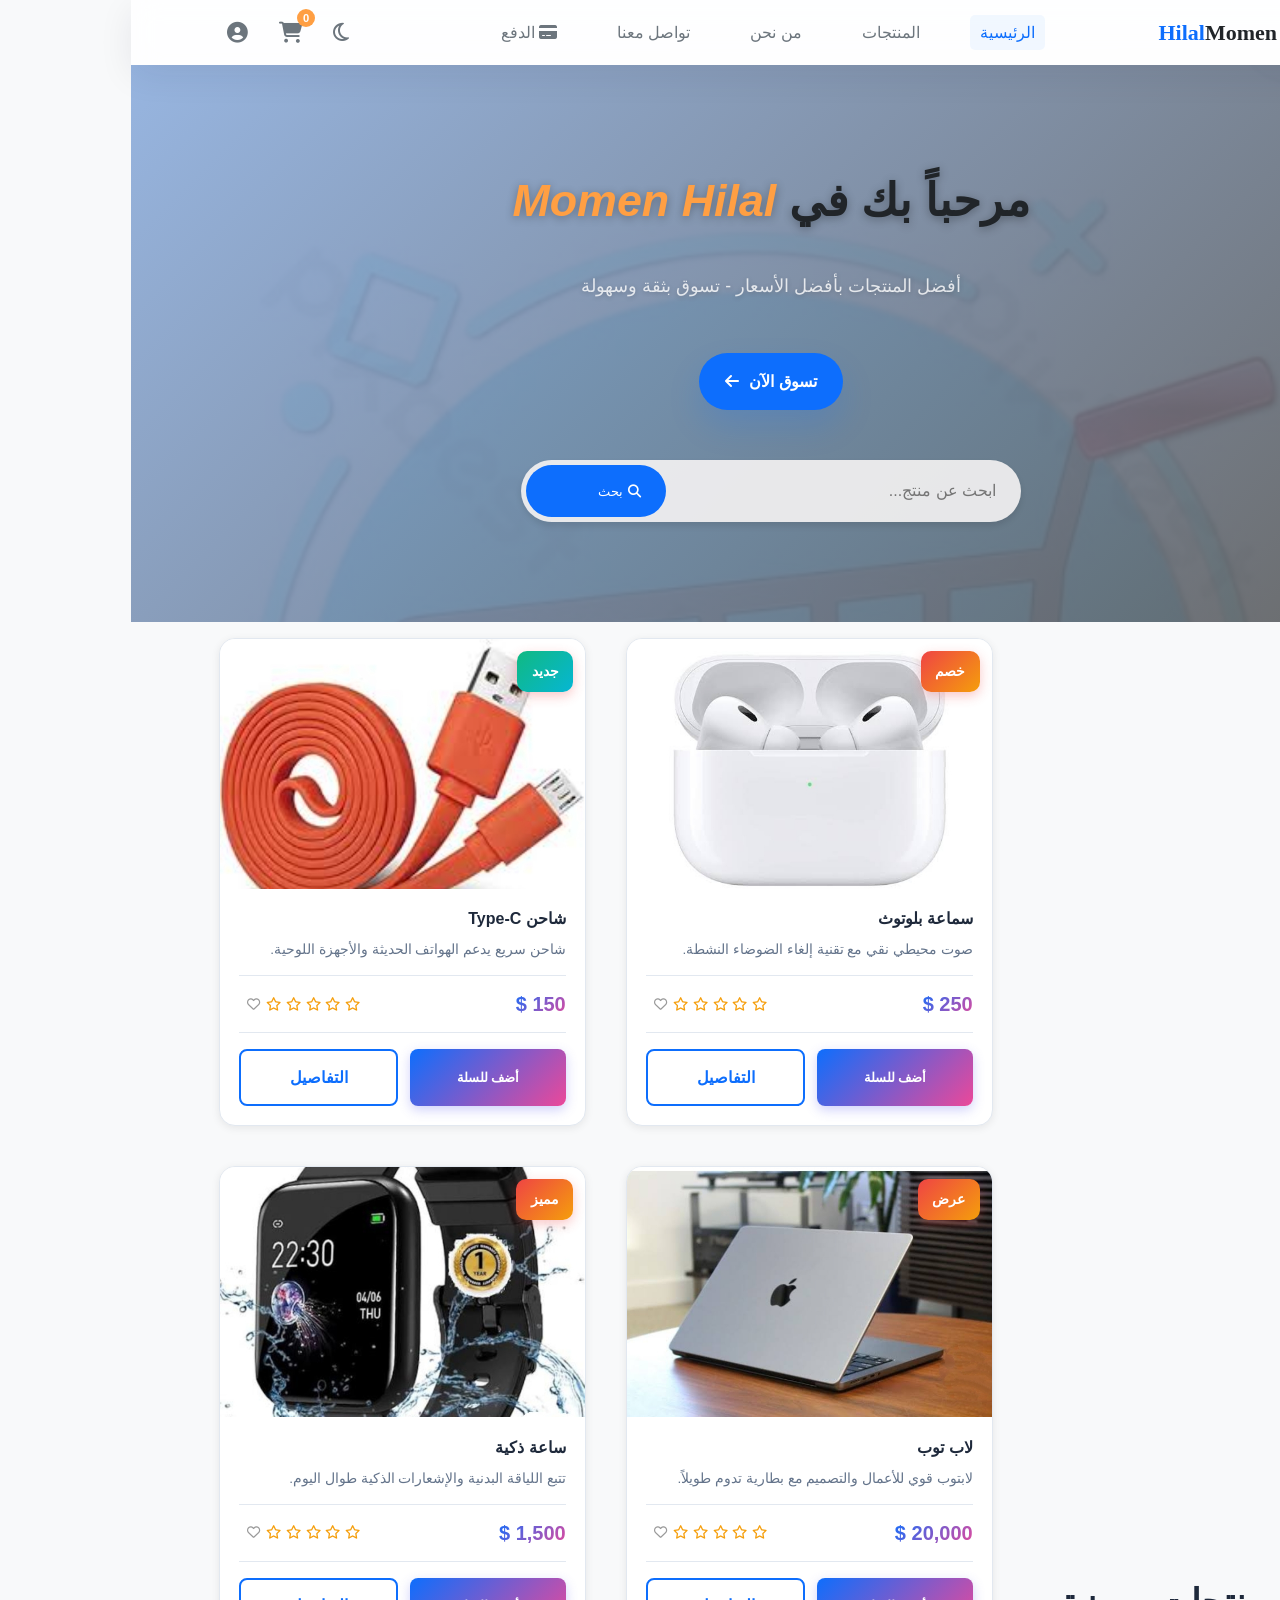
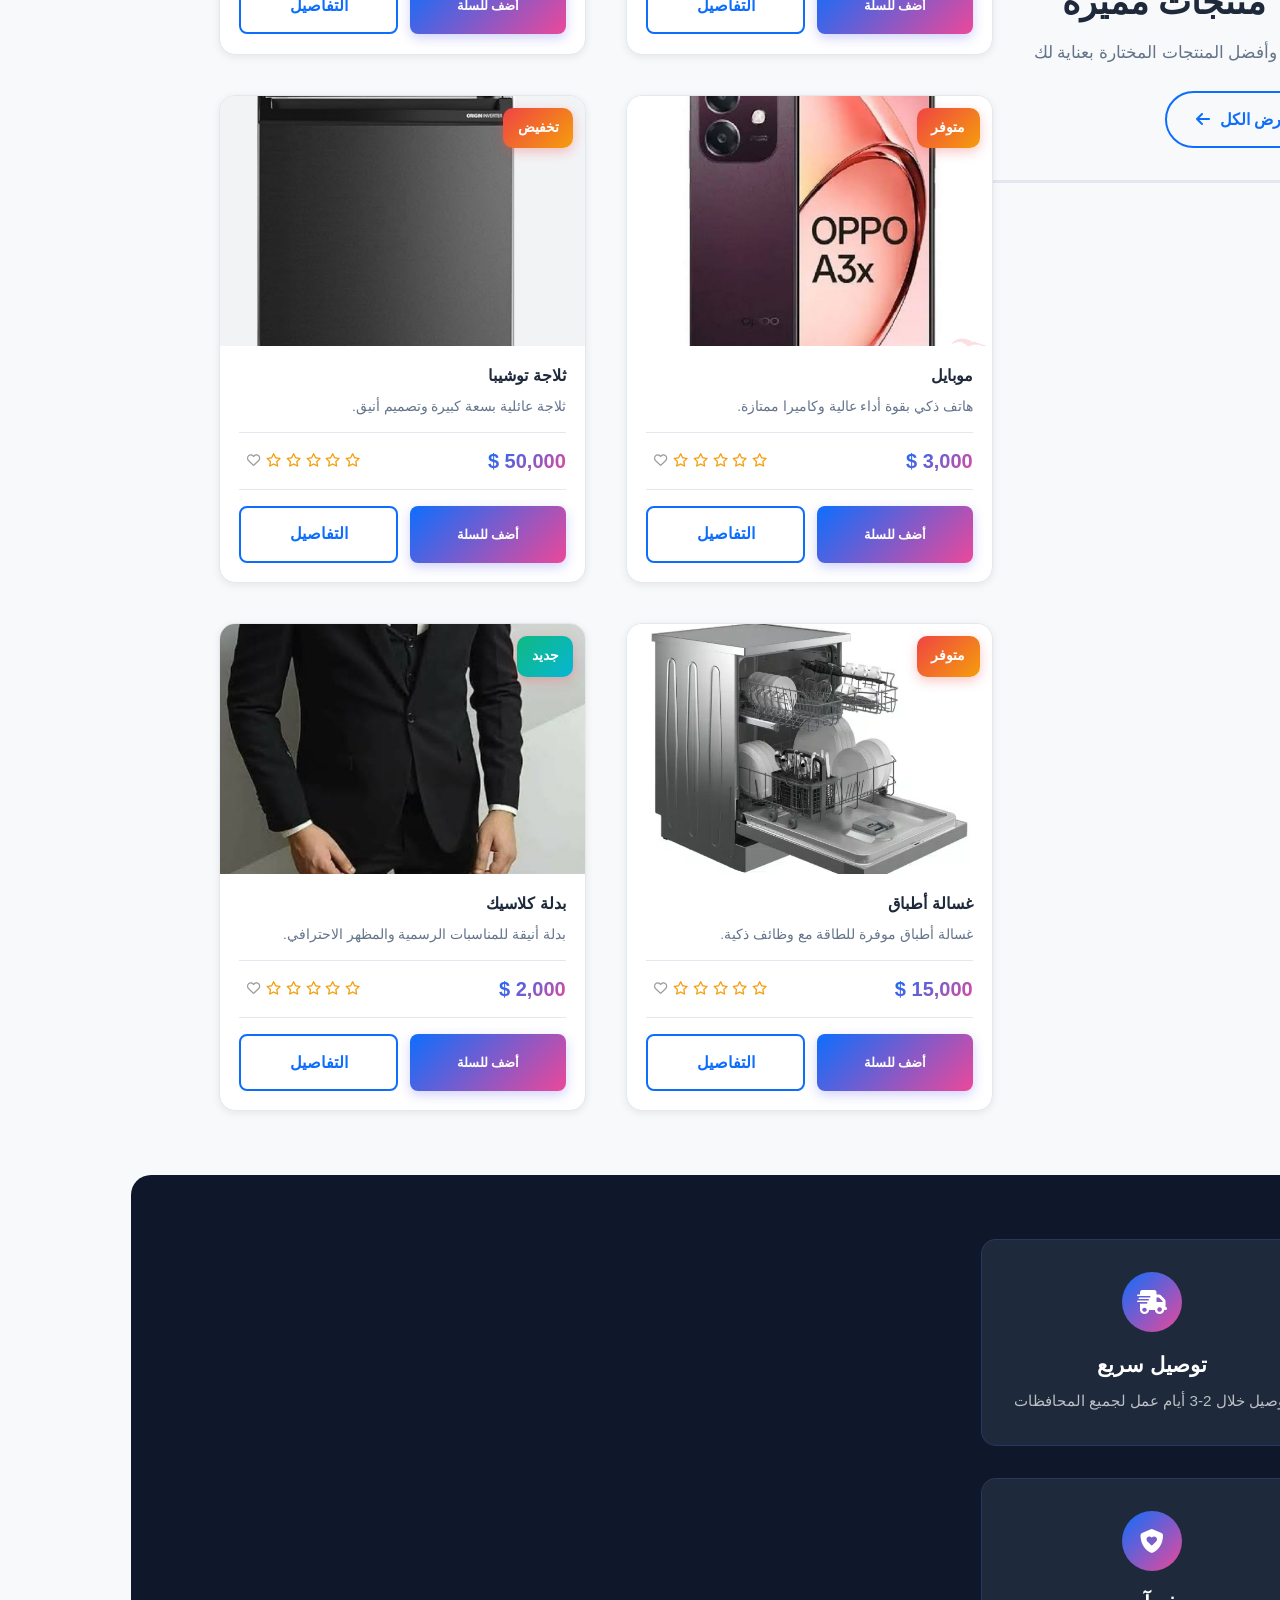
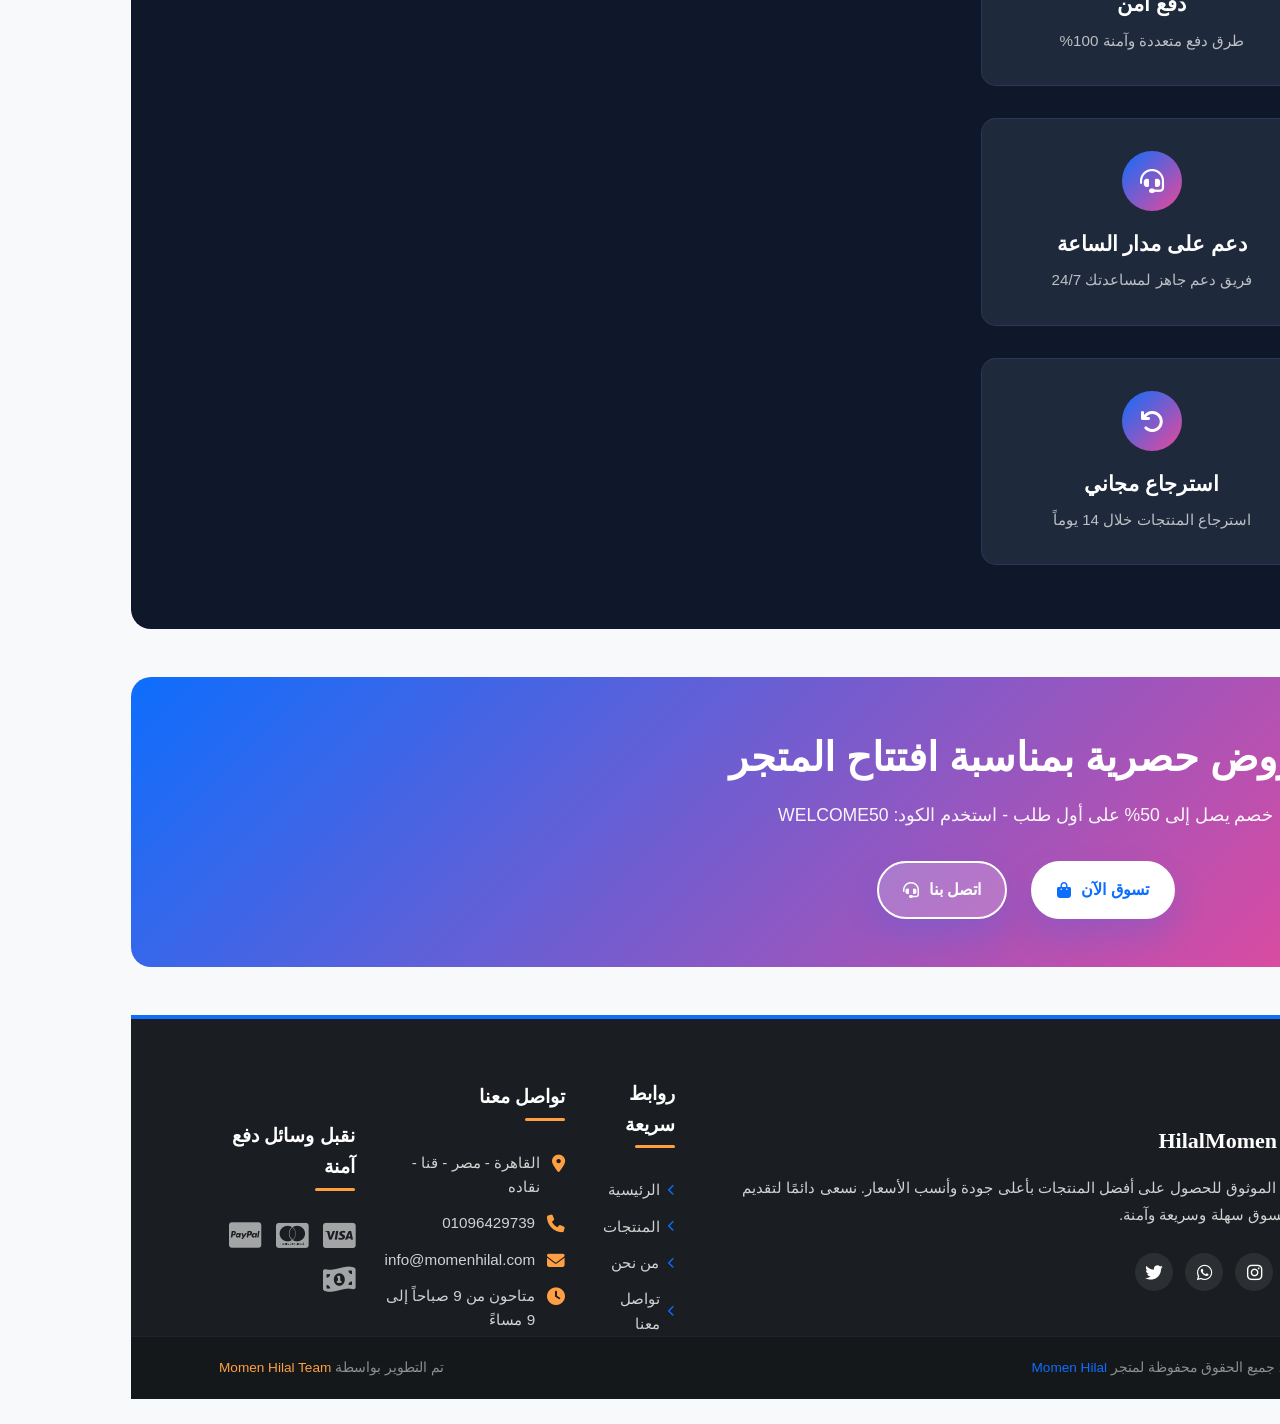
==== commit f92d16b1: "feat: Implement comprehensive responsive design updates for Momen Hilal E-commerce Store - Added new" ====
--- a/index.html
+++ b/index.html
@@ -1,29 +1,27 @@
 <!DOCTYPE html>
-<html lang="en">
+<html lang="ar" dir="rtl">
 <head>
     <meta charset="UTF-8">
-    <meta name="viewport" content="width=device-width, initial-scale=1.0">
-      <title>Momen Hilal - Premium E-commerce Store</title>
+    <meta name="viewport" content="width=device-width, initial-scale=1.0, maximum-scale=1.0, user-scalable=yes">
+    <meta name="description" content="متجر مومن هلال - أفضل العروض والمنتجات بأعلى جودة">
+    <title>Momen Hilal | متجرك الموثوق</title>
+    
+    <!-- Fonts & Icons -->
     <link rel="stylesheet" href="https://cdnjs.cloudflare.com/ajax/libs/font-awesome/6.4.2/css/all.min.css">
-    <link href="https://fonts.googleapis.com/css2?family=Cairo:wght@400;600;700&display=swap" rel="stylesheet">
-    <link href="https://fonts.googleapis.com/css2?family=Poppins:wght@300;400;600;700&display=swap" rel="stylesheet">
+    <link href="https://fonts.googleapis.com/css2?family=Cairo:wght@400;500;600;700;800&display=swap" rel="stylesheet">
+    
+    <!-- Stylesheets -->
     <link rel="stylesheet" href="File.css/header.css">
     <link rel="stylesheet" href="File.css/footer.css">
     <link rel="stylesheet" href="File.css/main-design.css">
-    <!-- <link rel="stylesheet" href="index-style.css"> -->
+    <link rel="stylesheet" href="File.css/responsive.css">
     <link rel="stylesheet" href="File.css/css.css">
-    <link rel="stylesheet" href="https://cdnjs.cloudflare.com/ajax/libs/font-awesome/6.2.1/css/all.min.css">
-    <script>
-        // if(localStorage.getItem("loggedIn") !== "true"){
-        //     window.location.href = "login.html";
-        // }
-    </script>
 </head>
 <body>
-    <!-- الهيدر  -->
+
+<!-- ========== HEADER ========== -->
 <header class="main-header">
     <div class="header-container container">
-        
         <div class="logo">
             <i class="fa-brands fa-amazon-pay"></i>
             <span class="Momen">Momen</span><span class="Hilal"> Hilal</span>
@@ -32,45 +30,43 @@
         <nav class="navbar">
             <a href="index.html" class="active">الرئيسية</a>
             <a href="products.html">المنتجات</a>
-            <a href="checkout.html" class="checkout-link active"><i class="fa-solid fa-credit-card"></i> الدفع</a>
+            <a href="about.html">من نحن</a>
             <a href="contact.html">تواصل معنا</a>
+            <a href="checkout.html" class="checkout-link"><i class="fa-solid fa-credit-card"></i> الدفع</a>
         </nav>
-<!-- تغيير زر الاضاءه -->
+
         <div class="header-tools">
-            <button id="themeBtn" class="tool-btn" title="تغيير المظهر"><i class="fa-solid fa-moon"></i></button>
+            <button id="themeBtn" class="tool-btn" title="تغيير المظهر">
+                <i class="far fa-moon"></i>
+            </button>
 
             <div class="cart-wrapper">
                 <button class="tool-btn cart-btn">
                     <i class="fa-solid fa-cart-shopping"></i>
                     <span id="cart-count">0</span>
                 </button>
-                <div class="cart-dropdown" id="cartDropdown">  
-                    <p>السلة فارغة حالياً</p>
-                </div>
-            </div>
-            <!-- زر اللغه -->
-<button id="lang-btn" onclick="toggleLanguage()">English</button>
-<!-- ايقونة المستخدم -->
+            </div>
+
             <div class="user-wrapper">
                 <button class="tool-btn user-btn" id="userBtn">
                     <i class="fa-solid fa-circle-user"></i>
                 </button>
                 <div class="user-dropdown" id="userDropdown">
-                    <a href="register.html">تسجيل الدخول</a>
+                    <a href="login.html">تسجيل الدخول</a>
                     <hr>
                     <a href="register.html">إنشاء حساب</a>
                     <hr>
-                    <a href="login.html" >تسجيل خروج</a>
-                </div>
-            </div>
-        </div>
-        
-         <div class="menu-wrapper">
+                    <a href="login.html">تسجيل خروج</a>
+                </div>
+            </div>
+        </div>
+
+        <div class="menu-wrapper">
             <button class="tool-btn menu-btn" id="bars">
                 <i class="fa-solid fa-bars"></i>
             </button>
             <div class="menu-dropdown" id="menuBars">
-                <a href="indecx (2).html">الرئيسية</a>
+                <a href="index.html">الرئيسية</a>
                 <hr>
                 <a href="products.html">المنتجات</a>
                 <hr>
@@ -78,363 +74,192 @@
                 <hr>
                 <a href="contact.html">تواصل معنا</a>
                 <hr>
-                <a href="checkout.html" class="checkout-link active"><i class="fa-solid fa-credit-card"></i> إكمال الطلب</a>
-            </div>
-        </div>
-    </div>
-
+                <a href="checkout.html"><i class="fa-solid fa-credit-card"></i> إكمال الطلب</a>
+            </div>
+        </div>
     </div>
 </header>
 
+<!-- ========== MAIN CONTENT ========== -->
 <main>
+    <!-- Hero Section -->
     <section class="hero-section">
         <img class="hero-bg-img" src="momen.ggg/M1.jpg" alt="متجر مومن هلال">
-        
         <div class="hero-content container">
-            <h2 class="hero-title">Welcome To <span class="Store-highlight">Momen Hilal</span> Store</h2>
-            <p class="hero-subtitle">Choose your product and add it to cart easily</p>
-            
-            <a href="checkout.html" class="cta-btn">إتمام الشراء <i class="fa-solid fa-arrow-left"></i></a>
+            <h2 class="hero-title">مرحباً بك في <span class="Store-highlight">Momen Hilal</span></h2>
+            <p class="hero-subtitle">أفضل المنتجات بأفضل الأسعار - تسوق بثقة وسهولة</p>
+            <a href="products.html" class="cta-btn">تسوق الآن <i class="fa-solid fa-arrow-left"></i></a>
             
             <div class="hero-search-box">
-                <input class="search-input" type="text" id="myInput" onkeyup="searchProducts()" placeholder="ابحث عن منتج...">
+                <input class="search-input" type="text" id="homeSearch" placeholder="ابحث عن منتج...">
                 <button class="search-submit-btn" id="searchBtn">
                     <i class="fa-solid fa-magnifying-glass"></i> بحث
                 </button>
             </div>
-         
+        </div>
+    </section>
+
+    <!-- Featured Products Section -->
+    <section class="featured-products-section">
+        <div class="container">
+            <div class="section-header">
+                <div class="header-content">
+                    <h2 class="section-title">
+                        <i class="fa-solid fa-star"></i>
+                        منتجات مميزة
+                    </h2>
+                    <p class="section-subtitle">أحدث وأفضل المنتجات المختارة بعناية لك</p>
+                </div>
+                <a href="products.html" class="view-all-link">
+                    عرض الكل <i class="fa-solid fa-arrow-left"></i>
+                </a>
+            </div>
+            <div id="homeProductGrid" class="product-grid-home"></div>
+        </div>
+    </section>
+
+    <!-- Features Section -->
+    <section class="features-section">
+        <div class="container">
+            <div class="features-grid">
+                <div class="feature-card">
+                    <div class="feature-icon"><i class="fa-solid fa-truck-fast"></i></div>
+                    <h3>توصيل سريع</h3>
+                    <p>توصيل خلال 2-3 أيام عمل لجميع المحافظات</p>
+                </div>
+                <div class="feature-card">
+                    <div class="feature-icon"><i class="fa-solid fa-shield-heart"></i></div>
+                    <h3>دفع آمن</h3>
+                    <p>طرق دفع متعددة وآمنة 100%</p>
+                </div>
+                <div class="feature-card">
+                    <div class="feature-icon"><i class="fa-solid fa-headset"></i></div>
+                    <h3>دعم على مدار الساعة</h3>
+                    <p>فريق دعم جاهز لمساعدتك 24/7</p>
+                </div>
+                <div class="feature-card">
+                    <div class="feature-icon"><i class="fa-solid fa-arrow-rotate-left"></i></div>
+                    <h3>استرجاع مجاني</h3>
+                    <p>استرجاع المنتجات خلال 14 يوماً</p>
+                </div>
+            </div>
+        </div>
+    </section>
+
+    <!-- CTA Section -->
+    <section class="cta-section">
+        <div class="container">
+            <div class="cta-content">
+                <h2>عروض حصرية بمناسبة افتتاح المتجر</h2>
+                <p>خصم يصل إلى 50% على أول طلب - استخدم الكود: WELCOME50</p>
+                <div class="cta-buttons">
+                    <a href="products.html" class="cta-btn primary">تسوق الآن <i class="fa-solid fa-bag-shopping"></i></a>
+                    <a href="contact.html" class="cta-btn secondary">اتصل بنا <i class="fa-solid fa-headset"></i></a>
+                </div>
+            </div>
+        </div>
+    </section>
 </main>
-    <br><br><br><br>
-    <!-- 🛒
- <div class="cart-icon" onclick="toggleCart()">
-    <i class="fa-solid fa-cart-flatbed"></i>
-   </div>
-   <div id="cart-box" >
- <h3>محتوي السله</h3>
-<ul id="cart-items"></ul>
-<p>منتج1</p>
-   </div> -->
-
-  
-<!-- المنتجات -->
-  
-
-     <!-- <section class="products1">
-         <div class="product">
-             <span class="badge"> </span>
-            <img src="momen.jpg" alt="">
-            <h3> مؤمن هلال</h3>
-            <p class="price"> $ لا يقدر بثمن</p>
-               <div class="rating">
-<span onclick="rate(this,1)"><i class="fa-regular fa-star"></i></span>
-<span onclick="rate(this,2)"><i class="fa-regular fa-star"></i></span>
-<span onclick="rate(this,3)"><i class="fa-regular fa-star"></i></span>
-<span onclick="rate(this,4)"><i class="fa-regular fa-star"></i></span>
-<span onclick="rate(this,5)"><i class="fa-regular fa-star"></i></span>
-<button  onclick="toggleFav(this)">🤍</button>
-
-            </div>
-            <div class="buttons">
-      <button class="m" onclick="addToCart('شاحن ', 1200)">إضافة للسلة 🛒</button>
-</div>
-
-<a class="pr"  href="product.html?name=ساعة ذكية&price=500&img=momen.jpg" class="view-details-link">عرض التفاصيل</a>
-
-        </div>
-         <div class="product">
-             <span class="badge">غير متوفر</span>
-            <img src="fier.jpg" alt="">
-            <h3> اسطوانة غاز </h3>
-            <p class="price"> $ 3000</p>
-               <div class="rating">
-<span onclick="rate(this,1)"><i class="fa-regular fa-star"></i></span>
-<span onclick="rate(this,2)"><i class="fa-regular fa-star"></i></span>
-<span onclick="rate(this,3)"><i class="fa-regular fa-star"></i></span>
-<span onclick="rate(this,4)"><i class="fa-regular fa-star"></i></span>
-<span onclick="rate(this,5)"><i class="fa-regular fa-star"></i></span>
-<button onclick="toggleFav(this)">🤍</button>
-            </div>
-            <div class="buttons">
-      <button onclick="addToCart('شاحن ', 1200)">إضافة للسلة 🛒</button>
-</div>
-<a class="pr"  href="product.html?name=ساعة ذكية&price=500&img=momen.jpg" class="view-details-link">عرض التفاصيل</a>
-        </div>
-        <div class="product">
-            <span class="badge">خصم</span>
-            <img src="blo.jpg" alt="">
-            <h3>سماعه بلوتوث</h3>
-            <p class="price"> $ 250</p>
-               <div class="rating">
-<span onclick="rate(this,1)"><i class="fa-regular fa-star"></i></span>
-<span onclick="rate(this,2)"><i class="fa-regular fa-star"></i></span>
-<span onclick="rate(this,3)"><i class="fa-regular fa-star"></i></span>
-<span onclick="rate(this,4)"><i class="fa-regular fa-star"></i></span>
-<span onclick="rate(this,5)"><i class="fa-regular fa-star"></i></span>
-<button onclick="toggleFav(this)">🤍</button>
-            </div>
-             <div class="buttons">
-<a href="product.html?name= سماعه &price=500&img=watch.jpg" class="view-details-link">عرض التفاصيل</a>
-      <button onclick="addToCart('سماعه بلوتوث', 250 )">إضافة للسلة 🛒</button>
-</div>
-          
-
-        </div>
-
-        <div class="product">
-             <span class="badge">غير متوفر</span>
-            <img src="typec.jpg" alt="">
-            <h3> شاحن</h3>
-            <p class="price"> $ 150</p>
-               <div class="rating">
-<span onclick="rate(this,1)"><i class="fa-regular fa-star"></i></span>
-<span onclick="rate(this,2)"><i class="fa-regular fa-star"></i></span>
-<span onclick="rate(this,3)"><i class="fa-regular fa-star"></i></span>
-<span onclick="rate(this,4)"><i class="fa-regular fa-star"></i></span>
-<span onclick="rate(this,5)"><i class="fa-regular fa-star"></i></span>
-<button onclick="toggleFav(this)">🤍</button>
-            </div>
-            <div class="buttons">
-<a href="product.html?name=ساعة ذكية&price=500&img=watch.jpg" class="view-details-link">عرض التفاصيل</a>
-      <button onclick="addToCart('شاحن ', 1200)">إضافة للسلة 🛒</button>
-</div>
-        </div>
-        <div class="product">
-             <span class="badge">جديد</span>
-            <img src="labtop.jpg" alt="">
-            <h3> لاب توب
-            </h3>
-            <p class="price"> $ 20000</p>
-               <div class="rating">
-<span onclick="rate(this,1)"><i class="fa-regular fa-star"></i></span>
-<span onclick="rate(this,2)"><i class="fa-regular fa-star"></i></span>
-<span onclick="rate(this,3)"><i class="fa-regular fa-star"></i></span>
-<span onclick="rate(this,4)"><i class="fa-regular fa-star"></i></span>
-<span onclick="rate(this,5)"><i class="fa-regular fa-star"></i></span>
-<button onclick="toggleFav(this)">🤍</button>
-            </div>
-            <div class="buttons">
-<a href="product.html?name=ساعة ذكية&price=500&img=watch.jpg" class="view-details-link">عرض التفاصيل</a>
-      <button onclick="addToCart('لاب توب', 20000)">إضافة للسلة 🛒</button>
-
-</div>
-        </div>
-        <div class="product">
-            <img src="Smart.jpg" alt="">
-            <h3> ساعه ذكيه</h3>
-            <p class="price"> $ 1500</p>
-               <div class="rating">
-<span onclick="rate(this,1)"><i class="fa-regular fa-star"></i></span>
-<span onclick="rate(this,2)"><i class="fa-regular fa-star"></i></span>
-<span onclick="rate(this,3)"><i class="fa-regular fa-star"></i></span>
-<span onclick="rate(this,4)"><i class="fa-regular fa-star"></i></span>
-<span onclick="rate(this,5)"><i class="fa-regular fa-star"></i></span>
-<button onclick="toggleFav(this)">🤍</button>
-            </div>
-             <div class="buttons">
-<a href="product.html?name=ساعة ذكية&price=500&img=watch.jpg" class="view-details-link">عرض التفاصيل</a>
-      <button onclick="addToCart('ساعة ذكية', 1500)">إضافة للسلة 🛒</button>
-
-</div>
-          
-
-        </div>
-        <div class="product">
-            <img src="mobile.jpg" alt="">
-            <h3>موبيل</h3>
-            <p class="price"> $ 3000</p>
-               <div class="rating">
-<span onclick="rate(this,1)"><i class="fa-regular fa-star"></i></span>
-<span onclick="rate(this,2)"><i class="fa-regular fa-star"></i></span>
-<span onclick="rate(this,3)"><i class="fa-regular fa-star"></i></span>
-<span onclick="rate(this,4)"><i class="fa-regular fa-star"></i></span>
-<span onclick="rate(this,5)"><i class="fa-regular fa-star"></i></span>
-<button onclick="toggleFav(this)">🤍</button>
-            </div>
-             <div class="buttons">
-<a href="product.html?name=ساعة ذكية&price=500&img=watch.jpg" class="view-details-link">عرض التفاصيل</a>
-      <button onclick="addToCart('موبيل ', 3000)">إضافة للسلة 🛒</button>
-
-</div>
- </div>
-        <div class="product">
-            <img src="tosiba.jpg" alt="">
-            <h3>تلاجه توشيبا</h3>
-            <p class="price"> $ 50000</p>
-               <div class="rating">
-<span onclick="rate(this,1)"><i class="fa-regular fa-star"></i></span>
-<span onclick="rate(this,2)"><i class="fa-regular fa-star"></i></span>
-<span onclick="rate(this,3)"><i class="fa-regular fa-star"></i></span>
-<span onclick="rate(this,4)"><i class="fa-regular fa-star"></i></span>
-<span onclick="rate(this,5)"><i class="fa-regular fa-star"></i></span>
-<button onclick="toggleFav(this)">🤍</button>
-            </div>
-             <div class="buttons">
-<a href="product.html?name=ساعة ذكية&price=500&img=watch.jpg" class="view-details-link">عرض التفاصيل</a>
-      <button onclick="addToCart('ثلاجه توشيبا', 50000)">إضافة للسلة 🛒</button>
-
-</div>
- </div>
-        <div class="product">
-            <img src="smart1.jpg" alt="">
-            <h3>ساعه سمارة</h3>
-            <p class="price"> $ 500</p>
-               <div class="rating">
-<span onclick="rate(this,1)"><i class="fa-regular fa-star"></i></span>
-<span onclick="rate(this,2)"><i class="fa-regular fa-star"></i></span>
-<span onclick="rate(this,3)"><i class="fa-regular fa-star"></i></span>
-<span onclick="rate(this,4)"><i class="fa-regular fa-star"></i></span>
-<span onclick="rate(this,5)"><i class="fa-regular fa-star"></i></span>
-<button onclick="toggleFav(this)">🤍</button>
-            </div>
-             <div class="buttons">
-<a href="product.html?name=ساعة ذكية&price=500&img=watch.jpg" class="view-details-link">عرض التفاصيل</a>
-      <button onclick="addToCart('ساعة سمارة', 500)">إضافة للسلة 🛒</button>
-
-</div>
- </div>
-        <div class="product">
-            <img src="Screenshot_2026-03-25-23-31-28-52.jpg" alt="">
-            <h3>بدله كلاسيك</h3>
-            <p class="price"> $ 2000</p>
-               <div class="rating">
-<span onclick="rate(this,1)"><i class="fa-regular fa-star"></i></span>
-<span onclick="rate(this,2)"><i class="fa-regular fa-star"></i></span>
-<span onclick="rate(this,3)"><i class="fa-regular fa-star"></i></span>
-<span onclick="rate(this,4)"><i class="fa-regular fa-star"></i></span>
-<span onclick="rate(this,5)"><i class="fa-regular fa-star"></i></span>
-<button onclick="toggleFav(this)">🤍</button>
-            </div>
-             <div class="buttons">
-<a href="product.html?name=ساعة ذكية&price=500&img=watch.jpg" class="view-details-link">عرض التفاصيل</a>
-      <button onclick="addToCart('بدله كلاسيك', 2000)">إضافة للسلة 🛒</button>
-
-</div>
- </div>
-        <div class="product">
-            <img src="IMG_٢٠٢٦٠٣٢٥_٢٣٣١٥٨.jpg" alt="">
-            <h3>بدله كلاسيك</h3>
-            <p class="price"> $ 2500</p>
-            <div class="rating">
-<span onclick="rate(this,1)"><i class="fa-regular fa-star"></i></span>
-<span onclick="rate(this,2)"><i class="fa-regular fa-star"></i></span>
-<span onclick="rate(this,3)"><i class="fa-regular fa-star"></i></span>
-<span onclick="rate(this,4)"><i class="fa-regular fa-star"></i></span>
-<span onclick="rate(this,5)"><i class="fa-regular fa-star"></i></span>
-<button onclick="toggleFav(this)">🤍</button>
-            </div>
-             <div class="buttons">
-<a href="product.html?name=ساعة ذكية&price=500&img=watch.jpg" class="view-details-link">عرض التفاصيل</a>
-      <button onclick="addToCart('بدله كلاسيك', 2500)">إضافة للسلة 🛒</button>
-
-</div>
- </div>
-        <div class="product">
-            <img src="IMG_٢٠٢٦٠٣٢٥_٢٣٣٠٠٤.jpg" alt="">
-            <h3>غسالة اطباق</h3>
-            <p class="price"> 4 15000</p>
-               <div class="rating">
-<span onclick="rate(this,1)"><i class="fa-regular fa-star"></i></span>
-<span onclick="rate(this,2)"><i class="fa-regular fa-star"></i></span>
-<span onclick="rate(this,3)"><i class="fa-regular fa-star"></i></span>
-<span onclick="rate(this,4)"><i class="fa-regular fa-star"></i></span>
-<span onclick="rate(this,5)"><i class="fa-regular fa-star"></i></span>
-<button onclick="toggleFav(this)">🤍</button>
-            </div>
-             <div class="buttons">
-<a href="product.html?name=ساعة ذكية&price=500&img=watch.jpg" class="view-details-link">عرض التفاصيل</a>
-      <button  onclick="addToCart('غسالة اطباق', 15000)">إضافة للسلة 🛒</button>
-
-</div>
-
-          
-
-        </div>
-
-     </section> -->
-
+
+<!-- ========== FOOTER ========== -->
 <footer class="main-footer">
-        <div class="footer-container container">
-            
-            <div class="footer-box footer-about">
-                <div class="footer-logo logo">
-                    <i class="fa-brands fa-amazon-pay"></i>
-                    <span class="Momen">Momen</span><span class="Hilal"> Hilal</span>
-                </div>
-                <p class="footer-desc">متجرك الموثوق للحصول على أفضل المنتجات بأعلى جودة وأنسب الأسعار. نسعى دائمًا لتقديم تجربة تسوق سهلة وسريعة وآمنة.</p>
-                
-                <div class="footer-socials">
-                    <a href="#" target="_blank" title="فيس بوك"><i class="fa-brands fa-facebook-f"></i></a>
-                    <a href="#" target="_blank" title="انستجرام"><i class="fa-brands fa-instagram"></i></a>
-                    <a href="https://wa.me/01096429739" target="_blank" title="واتساب"><i class="fa-brands fa-whatsapp"></i></a>
-                    <a href="#" target="_blank" title="تويتر (X)"><i class="fa-brands fa-x-twitter"></i></a>
-                </div>
-            </div>
-
-            <div class="footer-box footer-links">
-                <h3 class="footer-title">روابط سريعة</h3>
-                <ul>
-                    <li><a href="#"><i class="fa-solid fa-chevron-left"></i> الرئيسية</a></li>
-                    <li><a href="#"><i class="fa-solid fa-chevron-left"></i> المنتجات</a></li>
-                    <li><a href="#"><i class="fa-solid fa-chevron-left"></i> العروض والخصومات</a></li>
-                    <li><a href="#"><i class="fa-solid fa-chevron-left"></i> كيفية الشراء</a></li>
-                    <li><a href="#"><i class="fa-solid fa-chevron-left"></i> سياسة الخصوصية</a></li>
-                </ul>
-            </div>
-
-            <div class="footer-box footer-contact">
-                <h3 class="footer-title">تواصل معنا</h3>
-                <ul>
-                    <li>
-                        <i class="fa-solid fa-location-dot"></i>
-                        <span>القاهره - مصر - قنا - نقاده</span>
-                    </li>
-                    <li>
-                        <i class="fa-solid fa-phone"></i>
-                        <a href="tel:01096429739">01096429739</a>
-                    </li>
-                    <li>
-                        <i class="fa-solid fa-envelope"></i>
-                        <a href="mailto:info@momenhilal.com">info@momenhilal.com</a>
-                    </li>
-                    <li>
-                        <i class="fa-solid fa-clock"></i>
-                        <span>متاحون من 9 صباحًا إلى 9 مساءً</span>
-                    </li>
-                </ul>
-            </div>
-
-            <div class="footer-box footer-payments">
-                <h3 class="footer-title">نقبل وسائل دفع آمنة</h3>
-                <div class="payment-icons">
-                    <i class="fa-brands fa-cc-visa" title="فيزا"></i>
-                    <i class="fa-brands fa-cc-mastercard" title="ماستركارد"></i>
-                    <i class="fa-brands fa-cc-paypal" title="بايبال"></i>
-                    <i class="fa-brands fa-fawkes" title="فوري (مثال)"></i> <i class="fa-solid fa-money-bill-1-wave" title="الدفع عند الاستلام"></i>
-                </div>
-            </div>
-
-        </div>
-
-        <div class="footer-bottom">
-            <div class="container footer-bottom-content">
-                <p>&copy; 2026 جميع الحقوق محفوظة لمتجر <span class="highlight">Momen Hilal</span>.</p>
-                <p class="developer">تم التطوير بواسطة <a href="#" target="_blank">فريقنا</a></p>
-            </div>
-        </div>
-    </footer>
-
-    <!-- Scroll to top button -->
-    <button class="scroll-to-top" id="scrollToTop" onclick="scrollToTop()">
-        <i class="fa-solid fa-chevron-up"></i>
-    </button>
-
-    <!-- Scripts -->
-    <script src="index-script.js"></script>
-    <script src="product.js"></script>
-      <script src="products.js"></script>
-        <script src="home-products.js"></script>
-          <script >
-            
-          </script>
+    <div class="footer-container container">
+        <div class="footer-box footer-about">
+            <div class="footer-logo logo">
+                <i class="fa-brands fa-amazon-pay"></i>
+                <span class="Momen">Momen</span><span class="Hilal"> Hilal</span>
+            </div>
+            <p class="footer-desc">متجرك الموثوق للحصول على أفضل المنتجات بأعلى جودة وأنسب الأسعار. نسعى دائمًا لتقديم تجربة تسوق سهلة وسريعة وآمنة.</p>
+            <div class="footer-socials">
+                <a href="#" target="_blank" title="فيس بوك"><i class="fa-brands fa-facebook-f"></i></a>
+                <a href="#" target="_blank" title="انستجرام"><i class="fa-brands fa-instagram"></i></a>
+                <a href="https://wa.me/01096429739" target="_blank" title="واتساب"><i class="fa-brands fa-whatsapp"></i></a>
+                <a href="#" target="_blank" title="تويتر"><i class="fa-brands fa-twitter"></i></a>
+            </div>
+        </div>
+
+        <div class="footer-box footer-links">
+            <h3 class="footer-title">روابط سريعة</h3>
+            <ul>
+                <li><a href="index.html"><i class="fa-solid fa-chevron-left"></i> الرئيسية</a></li>
+                <li><a href="products.html"><i class="fa-solid fa-chevron-left"></i> المنتجات</a></li>
+                <li><a href="about.html"><i class="fa-solid fa-chevron-left"></i> من نحن</a></li>
+                <li><a href="contact.html"><i class="fa-solid fa-chevron-left"></i> تواصل معنا</a></li>
+            </ul>
+        </div>
+
+        <div class="footer-box footer-contact">
+            <h3 class="footer-title">تواصل معنا</h3>
+            <ul>
+                <li><i class="fa-solid fa-location-dot"></i><span>القاهرة - مصر - قنا - نقاده</span></li>
+                <li><i class="fa-solid fa-phone"></i><a href="tel:01096429739">01096429739</a></li>
+                <li><i class="fa-solid fa-envelope"></i><a href="mailto:info@momenhilal.com">info@momenhilal.com</a></li>
+                <li><i class="fa-solid fa-clock"></i><span>متاحون من 9 صباحاً إلى 9 مساءً</span></li>
+            </ul>
+        </div>
+
+        <div class="footer-box footer-payments">
+            <h3 class="footer-title">نقبل وسائل دفع آمنة</h3>
+            <div class="payment-icons">
+                <i class="fa-brands fa-cc-visa" title="فيزا"></i>
+                <i class="fa-brands fa-cc-mastercard" title="ماستركارد"></i>
+                <i class="fa-brands fa-cc-paypal" title="بايبال"></i>
+                <i class="fa-solid fa-money-bill-1-wave" title="الدفع عند الاستلام"></i>
+            </div>
+        </div>
+    </div>
+
+    <div class="footer-bottom">
+        <div class="container footer-bottom-content">
+            <p>&copy; 2026 جميع الحقوق محفوظة لمتجر <span class="highlight">Momen Hilal</span></p>
+            <p class="developer">تم التطوير بواسطة <a href="#" target="_blank">Momen Hilal Team</a></p>
+        </div>
+    </div>
+</footer>
+
+<!-- Scroll to Top Button -->
+<button class="scroll-to-top" id="scrollToTop">
+    <i class="fa-solid fa-chevron-up"></i>
+</button>
+
+<!-- ========== SCRIPTS ========== -->
+<script src="CART.JS"></script>
+<script src="main.js"></script>
+<script src="home-products.js"></script>
+<script src="products.js"></script>
+<script src="index-script.js"></script>
+
+<script>
+    // Scroll to Top functionality
+    const scrollBtn = document.getElementById('scrollToTop');
+    window.addEventListener('scroll', () => {
+        if (window.scrollY > 300) {
+            scrollBtn.classList.add('active');
+        } else {
+            scrollBtn.classList.remove('active');
+        }
+    });
+    
+    scrollBtn.addEventListener('click', () => {
+        window.scrollTo({ top: 0, behavior: 'smooth' });
+    });
+    
+    // Search functionality
+    const searchInput = document.getElementById('homeSearch');
+    const searchBtn = document.getElementById('searchBtn');
+    
+    function performSearch() {
+        const term = searchInput.value.trim();
+        if (term) {
+            window.location.href = `products.html?search=${encodeURIComponent(term)}`;
+        }
+    }
+    
+    searchBtn.addEventListener('click', performSearch);
+    searchInput.addEventListener('keypress', (e) => {
+        if (e.key === 'Enter') performSearch();
+    });
+</script>
+
 </body>
-</html>
+</html>
--- a/File.css/header.css
+++ b/File.css/header.css
@@ -1,5 +1,5 @@
 /* --- تنسيق الهيدر (Header) --- */
- .main-header {
+.main-header {
     background: rgba(255, 255, 255, 0.84);
     backdrop-filter: blur(14px);
     box-shadow: 0 10px 34px rgba(20, 20, 55, 0.08);
@@ -33,8 +33,6 @@
 .Momen { color: var(--text-dark); }
 .Hilal { color: var(--primary-color); }
 
-
-
 /* المنيو */
 .navbar {
     display: flex;
@@ -52,7 +50,6 @@
     color: var(--primary-color);
     background-color: rgba(13, 110, 253, 0.05);
 }
-
 
 /* زر الاضاءه */
 .header-tools {
@@ -85,7 +82,7 @@
 .cart-wrapper,
 .user-wrapper,
 .menu-wrapper {
-    position: relative; */
+    position: relative; 
 }
 
 .cart-dropdown,
@@ -94,17 +91,19 @@
     position: absolute;
     top: calc(100% + 8px);
     right: 0;
-    background-color: var(--header-bg);
-    box-shadow: var(--shadow-md);
+    background-color: white;
+    box-shadow: 0 8px 32px rgba(0, 0, 0, 0.12);
     border-radius: 18px;
     padding: 10px 0;
     min-width: 220px;
     visibility: hidden;
     opacity: 0;
     transform: translateY(-8px);
-    transition: opacity 0.22s ease, transform 0.22s ease, visibility 0.22s ease;
+    transition: all 0.3s cubic-bezier(0.34, 1.56, 0.64, 1);
     z-index: 2000;
     pointer-events: none;
+    max-height: 0;
+    overflow: hidden;
 }
 
 .cart-dropdown.dropdown-open,
@@ -114,6 +113,9 @@
     opacity: 1;
     transform: translateY(0);
     pointer-events: auto;
+    max-height: 600px;
+    color: #161517;
+
 }
 
 .cart-dropdown p {
@@ -124,12 +126,12 @@
 }
 
 .user-dropdown a,
-.menu-dropdown a {
+.menu-dropdown a{
     display: block;
     padding: 12px 18px;
     text-align: right;
     width: 100%;
-    color: var(--text-dark);
+    color: #161517;
     border-radius: 12px;
     font-weight: 500;
     transition: background-color 0.2s ease, color 0.2s ease;
@@ -149,7 +151,7 @@
 }
 
 .logout-btn {
-    background-color: #dc3545; /* أحمر للخروج */
+    background-color: #dc3545;
     color: rgb(255, 255, 255) !important;
     margin-top: 10px;
 }
@@ -192,123 +194,314 @@
     color: #fff;
 }
 
+/* --- قاعدة موحدة لقائمة الموبايل (تأثير الزجاج) --- */
+.menu-dropdown.mobile-glass {
+    position: fixed;
+    top: 70px;
+    right: 0;
+    left: auto;
+    width: 100%;
+    max-width: 100%;
+    border-radius: 0;
+    min-width: unset;
+    padding: 15px 0;
+    box-shadow: inset 0 8px 16px rgba(0, 0, 0, 0.05);
+    z-index: 1999;
+    background: rgba(255, 255, 255, 0.85);
+    backdrop-filter: blur(20px);
+    -webkit-backdrop-filter: blur(20px);
+}
+
+.menu-dropdown.mobile-glass a {
+    padding: 14px 20px;
+    display: flex;
+    flex-direction: column;
+    align-items: center;
+    justify-content: center;
+    border-bottom: 1px solid rgba(0, 0, 0, 0.05);
+    color: var(--text-dark);
+}
+
+.menu-dropdown.mobile-glass a:last-child {
+    border-bottom: none;
+}
+
+.menu-dropdown.mobile-glass a:hover {
+    background-color: rgba(13, 110, 253, 0.12);
+    color: var(--primary-color);
+}
+
+.menu-dropdown.mobile-glass.dropdown-open {
+    max-height: calc(100vh - 70px);
+    overflow-y: auto;
+}
+
 /* --- التجاوبية مع الشاشات المختلفة (Responsive) --- */
+
+/* Tablet Landscape - 1024px and below */
+@media (max-width: 1024px) {
+    .header-container {
+        gap: 12px;
+    }
+
+    .navbar {
+        gap: 15px;
+    }
+
+    .navbar a {
+        padding: 5px 8px;
+        font-size: 0.95rem;
+    }
+
+    .header-tools {
+        gap: 12px;
+    }
+
+    #lang-btn {
+        padding: 4px 10px;
+        font-size: 0.85rem;
+    }
+}
+
+/* Tablet Portrait - 768px and below */
 @media (max-width: 768px) {
+    .main-header {
+        padding: 12px 0;
+    }
+ 
+    .header-container {
+        gap: 8px;
+        padding: 0 15px;
+    }
+
+    .logo {
+        font-size: 1.2rem;
+    }
+
+    .logo i {
+        font-size: 1.4rem;
+        margin-left: 6px;
+    }
+
     .navbar {
         display: none;
     }
-    .menu-toggle {
-        display: block; /* إظهار أيقونة الهامبرغر */
-    }
-
-    .hero-title {
-        font-size: 2rem;
-    }
-    .menu-btn{
+
+    .header-tools {
+        gap: 8px;
+    }
+
+    .tool-btn {
+        font-size: 1.1rem;
+        padding: 6px;
+        min-width: 40px;
+        height: 40px;
         display: flex;
-    }
-}
-   
-/* موبيل📱 */
-@media (max-width:1199px) {
-
-
- header{
-  
-  padding: 10px ;
-  /* مهم */
-  position: relative;
-  display: flex;
-  justify-content: space-between;
-  background-color: #67b0f9;
- }
- .navbar{
-  display: none;
- }
-  .logo{
-  font-size: 15px;
-  font-weight: bold;
-  font-family: 'Times New Roman', Times, serif;
- }
-
-    .hero-img{
-      width: 300px;
-      height: 300px;
-   }
-   .menu-dropdown{
-    display: none;
-   }
-   .user-dropdown{
-    margin-left: -130px;
-   }
-   
-}
-
-
-
-
-
-
-
-
-
-
-
-
-
-
-
-
-/* لازم تبقي كده علشان اغير اللغه */
-/* <h1 data-key="welcome">أهلاً بكم في متجرنا</h1>
-<p data-key="description">أفضل العروض والخصومات تجدها هنا</p>
-<a href="#" data-key="contact">اتصل بنا</a>
-
-
-// 1. قاموس الترجمة
-const i18n = {
-    "ar": {
-        "welcome": "أهلاً بكم في متجرنا",
-        "description": "أفضل العروض والخصومات تجدها هنا",
-        "contact": "اتصل بنا",
-        "btn": "English"
-    },
-    "en": {
-        "welcome": "Welcome to Our Store",
-        "description": "Find the best offers and discounts here",
-        "contact": "Contact Us",
-        "btn": "العربية"
-    }
-};
-
-function toggleLanguage() {
-    // تحديد اللغة الجديدة
-    let newLang = document.documentElement.lang === "ar" ? "en" : "ar";
-    
-    // حفظ اللغة في المتصفح
-    localStorage.setItem("lang", newLang);
-    
-    // تنفيذ التغيير
-    applyLang(newLang);
-}
-
-function applyLang(lang) {
-    // 1. تغيير لغة واتجاه الصفحة
-    document.documentElement.lang = lang;
-    document.documentElement.dir = (lang === "ar") ? "rtl" : "ltr";
-
-    // 2. تغيير النصوص اللي ليها data-key
-    document.querySelectorAll("[data-key]").forEach(el => {
-        let key = el.getAttribute("data-key");
-        el.innerText = i18n[lang][key];
-    });
-
-    // 3. تغيير نص الزرار نفسه
-    document.getElementById("lang-btn").innerText = i18n[lang]["btn"];
-}
-
-// تشغيل اللغة المحفوظة أول ما الصفحة تفتح
-window.onload = () => {
-    let savedLang = localStorage.getItem("lang") || "ar";
-    applyLang(savedLang);
-}; */
+        align-items: center;
+        justify-content: center;
+    }
+
+    .menu-btn {
+        display: flex;
+        min-width: 40px;
+        height: 40px;
+        width: auto;
+    }
+
+    #lang-btn {
+        padding: 3px 8px;
+        font-size: 0.75rem;
+    }
+
+    .cart-dropdown {
+        top: calc(100% + 12px);
+        right: -60px;
+        min-width: 200px;
+        max-width: 280px;
+    }
+
+    .user-dropdown {
+        top: calc(100% + 12px);
+        right: -80px;
+        min-width: 180px;
+    }
+
+    /* تطبيق تأثير الزجاج على القائمة */
+    .menu-dropdown {
+        position: fixed;
+        top: 70px;
+        right: 0;
+        left: auto;
+        width: 100%;
+        max-width: 100%;
+        border-radius: 0;
+        min-width: unset;
+        padding: 15px 0;
+        background: rgba(255, 255, 255, 0.9);
+        backdrop-filter: blur(20px);
+        -webkit-backdrop-filter: blur(20px);
+        box-shadow: 0 8px 32px rgba(0, 0, 0, 0.1);
+    }
+
+    .menu-dropdown a {
+        padding: 14px 20px;
+        display: flex;
+        flex-direction: column;
+        align-items: center;
+        justify-content: center;
+        border-bottom: 1px solid rgba(0, 0, 0, 0.05);
+    }
+
+    .menu-dropdown a:last-child {
+        border-bottom: none;
+    }
+
+    .menu-dropdown.dropdown-open {
+        max-height: calc(100vh - 70px);
+        overflow-y: auto;
+    }
+}
+
+/* Mobile Large - 480px to 767px */
+@media (max-width: 480px) {
+    .main-header {
+        padding: 10px 0;
+    }
+
+    .header-container {
+        padding: 0 10px;
+        gap: 6px;
+    }
+
+    .logo {
+        font-size: 1rem;
+        min-width: 80px;
+    }
+
+    .logo i {
+        font-size: 1.2rem;
+        margin-left: 4px;
+    }
+
+    .Momen,
+    .Hilal {
+        font-size: 0.95rem;
+    }
+
+    .header-tools {
+        gap: 4px;
+    }
+
+    .tool-btn {
+        font-size: 1rem;
+        padding: 5px;
+        min-width: 40px;
+        min-height: 40px;
+    }
+
+    #lang-btn {
+        padding: 2px 6px;
+        font-size: 0.65rem;
+        border-width: 1px;
+    }
+
+    .menu-btn {
+        min-width: 40px;
+        min-height: 40px;
+    }
+
+    .cart-dropdown {
+        position: fixed;
+        top: auto;
+        bottom: auto;
+        right: 10px;
+        width: 200px;
+        min-width: 180px;
+    }
+
+    .user-dropdown {
+        position: fixed;
+        top: 60px;
+        right: 10px;
+        width: 180px;
+        min-width: 170px;
+    }
+
+    /* تحسين تأثير الزجاج للموبايل */
+    .menu-dropdown {
+        top: 60px;
+        background: rgba(255, 255, 255, 0.92);
+        backdrop-filter: blur(24px);
+        -webkit-backdrop-filter: blur(24px);
+    }
+
+    .menu-dropdown.dropdown-open {
+        max-height: calc(100vh - 60px);
+    }
+
+    .menu-dropdown a {
+        padding: 12px 16px;
+    }
+}
+
+/* Mobile Small - up to 379px */
+@media (max-width: 379px) {
+    .main-header {
+        padding: 8px 0;
+    }
+
+    .header-container {
+        padding: 0 8px;
+        gap: 4px;
+    }
+
+    .logo {
+        font-size: 0.9rem;
+        min-width: 70px;
+    }
+
+    .logo i {
+        font-size: 1rem;
+        margin-left: 2px;
+    }
+
+    .tool-btn {
+        font-size: 0.9rem;
+        padding: 4px;
+        min-width: 36px;
+        min-height: 36px;
+    }
+
+    #lang-btn {
+        padding: 2px 4px;
+        font-size: 0.6rem;
+    }
+
+    .menu-dropdown {
+        top: 50px;
+        background: rgba(255, 255, 255, 0.95);
+        backdrop-filter: blur(20px);
+        color: #161517;
+        -webkit-backdrop-filter: blur(20px);
+    }
+
+    .menu-dropdown.dropdown-open {
+        max-height: calc(100vh - 50px);
+    }
+
+    .cart-dropdown,
+    .user-dropdown {
+        min-width: 140px;
+        width: 90vw;
+    }
+
+    .cart-dropdown p {
+        font-size: 0.8rem;
+    }
+
+    .user-dropdown a,
+    .menu-dropdown a {
+        padding: 6px 10px;
+        font-size: 0.8rem;
+    }
+}
--- a/File.css/footer.css
+++ b/File.css/footer.css
@@ -175,44 +175,232 @@
 }
 
 /* --- التجاوبية (Responsive) --- */
+
+/* Tablet Landscape - 1024px and below */
+@media (max-width: 1024px) {
+    .main-footer {
+        padding-top: 50px;
+    }
+
+    .footer-container {
+        grid-template-columns: repeat(2, 1fr);
+        gap: 25px;
+    }
+
+    .footer-title {
+        font-size: 1.1rem;
+    }
+
+    .footer-desc {
+        font-size: 0.9rem;
+    }
+
+    .footer-links a,
+    .footer-contact li {
+        font-size: 0.9rem;
+    }
+
+    .payment-icons {
+        font-size: 1.6rem;
+    }
+}
+
+/* Tablet Portrait - 768px and below */
 @media (max-width: 768px) {
     .main-footer {
         padding-top: 40px;
+        border-top: 3px solid var(--primary-color);
     }
 
     .footer-container {
-        grid-template-columns: 1fr; /* عمود واحد على الموبايل */
+        grid-template-columns: 1fr;
         text-align: center;
-        gap: 35px;
+        gap: 30px;
+        padding-bottom: 30px;
     }
 
     .footer-logo {
-        justify-content: center; /* توسيط اللوجو على الموبايل */
+        justify-content: center;
+    }
+
+    .footer-title {
+        font-size: 1.05rem;
+        margin-bottom: 12px;
     }
 
     .footer-title::after {
         right: 50%;
-        transform: translateX(50%); /* توسيط الخط العلوي */
+        transform: translateX(50%);
+        width: 35px;
     }
 
     .footer-socials {
         justify-content: center;
+        gap: 10px;
+    }
+
+    .footer-socials a {
+        width: 36px;
+        height: 36px;
+        font-size: 1rem;
+    }
+
+    .footer-links ul,
+    .footer-contact ul {
+        gap: 10px;
     }
 
     .footer-links a {
         justify-content: center;
+        font-size: 0.9rem;
     }
 
     .footer-contact li {
         justify-content: center;
+        font-size: 0.9rem;
+        gap: 8px;
     }
 
     .payment-icons {
         justify-content: center;
+        font-size: 1.5rem;
+        gap: 12px;
     }
 
     .footer-bottom-content {
         flex-direction: column;
         gap: 10px;
+        font-size: 0.8rem;
+    }
+
+    .footer-desc {
+        font-size: 0.9rem;
+        line-height: 1.6;
+    }
+}
+
+/* Mobile Large - 480px to 767px */
+@media (max-width: 480px) {
+    .main-footer {
+        padding-top: 30px;
+        border-top: 2px solid var(--primary-color);
+    }
+
+    .footer-container {
+        grid-template-columns: 1fr;
+        gap: 25px;
+        padding-bottom: 20px;
+    }
+
+    .footer-box {
+        gap: 12px;
+    }
+
+    .footer-logo {
+        gap: 10px;
+    }
+
+    .footer-logo i {
+        font-size: 1.4rem;
+    }
+
+    .footer-desc {
+        font-size: 0.85rem;
+        line-height: 1.5;
+    }
+
+    .footer-title {
+        font-size: 0.95rem;
+        margin-bottom: 10px;
+    }
+
+    .footer-title::after {
+        width: 30px;
+        height: 2px;
+    }
+
+    .footer-socials {
+        gap: 8px;
+        margin-top: 8px;
+    }
+
+    .footer-socials a {
+        width: 34px;
+        height: 34px;
+        font-size: 0.9rem;
+    }
+
+    .footer-links ul,
+    .footer-contact ul {
+        gap: 8px;
+    }
+
+    .footer-links a {
+        font-size: 0.85rem;
+        gap: 6px;
+    }
+
+    .footer-contact li {
+        font-size: 0.85rem;
+        gap: 6px;
+    }
+
+    .payment-icons {
+        font-size: 1.3rem;
+        gap: 10px;
+    }
+
+    .footer-bottom {
+        padding: 15px 0;
+    }
+
+    .footer-bottom-content {
+        font-size: 0.75rem;
+        gap: 8px;
+    }
+}
+
+/* Mobile Small - up to 379px */
+@media (max-width: 379px) {
+    .main-footer {
+        padding-top: 25px;
+    }
+
+    .footer-container {
+        gap: 20px;
+        padding-bottom: 15px;
+    }
+
+    .footer-box {
+        gap: 10px;
+    }
+
+    .footer-desc {
+        font-size: 0.8rem;
+    }
+
+    .footer-title {
+        font-size: 0.9rem;
+        margin-bottom: 8px;
+    }
+
+    .footer-title::after {
+        width: 25px;
+        height: 2px;
+    }
+
+    .footer-socials a {
+        width: 32px;
+        height: 32px;
+        font-size: 0.85rem;
+    }
+
+    .footer-links a,
+    .footer-contact li {
+        font-size: 0.8rem;
+    }
+
+    .payment-icons {
+        font-size: 1.2rem;
     }
 }
--- a/File.css/main-design.css
+++ b/File.css/main-design.css
@@ -832,7 +832,21 @@
 }
 
 /* ===== RESPONSIVE DESIGN ===== */
+
+/* Tablet Landscape - 1024px and below */
 @media (max-width: 1024px) {
+    .home-hero {
+        height: 500px;
+    }
+
+    .hero-title {
+        font-size: 2.8rem;
+    }
+
+    .hero-subtitle {
+        font-size: 1.2rem;
+    }
+
     .product-grid-home {
         grid-template-columns: repeat(auto-fill, minmax(240px, 1fr));
         gap: 2rem;
@@ -845,112 +859,274 @@
         gap: 1rem;
     }
 
+    .section-title {
+        font-size: 2rem;
+    }
+
     .view-all-link {
         margin-top: 1rem;
     }
-}
-
+
+    .featured-section {
+        padding: 3rem 0;
+    }
+
+    .cta-content h2 {
+        font-size: 2.2rem;
+    }
+
+    .cta-content p {
+        font-size: 1rem;
+    }
+}
+
+/* Tablet Portrait - 768px and below */
 @media (max-width: 768px) {
     .home-hero {
         height: 400px;
+        margin-bottom: 2rem;
+    }
+
+    .hero-overlay {
+        background: rgba(0, 0, 0, 0.35);
+    }
+
+    .hero-content {
+        padding: 0 1.5rem;
     }
 
     .hero-title {
-        font-size: 2rem;
+        font-size: 1.8rem;
+        margin-bottom: 0.8rem;
     }
 
     .hero-subtitle {
+        font-size: 0.95rem;
+        margin-bottom: 1.5rem;
+    }
+
+    .hero-cta-group {
+        gap: 0.8rem;
+        flex-wrap: wrap;
+    }
+
+    .cta-btn {
+        padding: 0.8rem 1.5rem;
+        font-size: 0.9rem;
+    }
+
+    .search-offer-section {
+        padding: 2rem 0;
+        margin-bottom: 2rem;
+    }
+
+    .search-box {
+        padding: 0.7rem 1rem;
+        max-width: 100%;
+    }
+
+    .search-box i {
+        margin-right: 0.7rem;
         font-size: 1rem;
     }
 
-    .hero-cta-group {
+    .search-box input {
+        font-size: 0.9rem;
+    }
+
+    .search-box button {
+        padding: 0.5rem 1rem;
+        font-size: 0.8rem;
+        margin-left: 0.5rem;
+    }
+
+    .promo-banner {
+        padding: 1.5rem 1.5rem;
+        max-width: 100%;
+    }
+
+    .promo-content {
+        font-size: 1rem;
         gap: 1rem;
+    }
+
+    .featured-section {
+        padding: 2.5rem 0;
+        margin-bottom: 2rem;
     }
 
     .section-header {
         flex-direction: column;
         text-align: center;
         gap: 1rem;
+        padding-bottom: 1.2rem;
+    }
+
+    .section-title {
+        font-size: 1.6rem;
+        margin-bottom: 0.5rem;
     }
 
     .view-all-link {
-        margin-top: 1rem;
+        margin-top: 0.8rem;
+        padding: 0.7rem 1.5rem;
+        font-size: 0.9rem;
     }
 
     .product-grid-home {
-        grid-template-columns: repeat(auto-fill, minmax(220px, 1fr));
-        gap: 1.5rem;
+        grid-template-columns: repeat(auto-fill, minmax(200px, 1fr));
+        gap: 1.2rem;
+        padding: 0.8rem 0;
+    }
+
+    .product-card {
+        border-radius: 14px;
+    }
+
+    .product-image {
+        height: 200px;
+    }
+
+    .product-content {
+        padding: 1rem;
+    }
+
+    .product-title {
+        font-size: 0.95rem;
+        margin-bottom: 0.5rem;
+    }
+
+    .product-desc {
+        font-size: 0.8rem;
+        margin-bottom: 0.8rem;
+    }
+
+    .price {
+        font-size: 1.1rem;
     }
 
     .features-grid {
         grid-template-columns: 1fr;
+        gap: 1.5rem;
+    }
+
+    .feature-card {
+        padding: 1.5rem;
+        border-radius: 12px;
+    }
+
+    .feature-icon {
+        width: 50px;
+        height: 50px;
+        font-size: 1.3rem;
+        margin-bottom: 0.8rem;
+    }
+
+    .feature-card h3 {
+        font-size: 1.1rem;
+        margin-bottom: 0.4rem;
+    }
+
+    .feature-card p {
+        font-size: 0.85rem;
+    }
+
+    .cta-section {
+        padding: 2.5rem 0;
+        margin-bottom: 2rem;
+        border-radius: 15px;
+    }
+
+    .cta-content h2 {
+        font-size: 1.8rem;
+        margin-bottom: 0.6rem;
+    }
+
+    .cta-content p {
+        font-size: 0.95rem;
+        margin-bottom: 1.5rem;
     }
 
     .cta-buttons {
         flex-direction: column;
+        gap: 1rem;
     }
 
     .cta-btn {
         width: 100%;
         justify-content: center;
     }
-
-    .search-box {
-        padding: 0.7rem 1.2rem;
-    }
-
-    .search-box i {
-        margin-right: 0.7rem;
-        font-size: 1rem;
-    }
-
-    .search-box button {
-        padding: 0.5rem 1rem;
-        font-size: 0.85rem;
-        margin-left: 0.7rem;
-    }
-
-    .section-title {
-        font-size: 1.8rem;
-    }
-
-    .featured-section {
-        padding: 2rem 0;
-    }
-}
-
+}
+
+/* Mobile Large - 480px to 767px */
 @media (max-width: 480px) {
+    .container {
+        padding: 0 15px;
+    }
+
     .home-hero {
         height: 300px;
         margin-bottom: 1.5rem;
+        overflow: hidden;
+    }
+
+    .hero-overlay {
+        background: rgba(0, 0, 0, 0.4);
+    }
+
+    .hero-content {
+        padding: 0 1rem;
+        text-align: center;
     }
 
     .hero-title {
-        font-size: 1.4rem;
+        font-size: 1.3rem;
+        margin-bottom: 0.6rem;
+        text-shadow: 0 2px 8px rgba(0, 0, 0, 0.4);
+    }
+
+    .hero-text-block {
+        max-width: 100%;
     }
 
     .hero-subtitle {
-        font-size: 0.9rem;
+        font-size: 0.8rem;
+        margin-bottom: 1rem;
+        text-shadow: 0 1px 4px rgba(0, 0, 0, 0.3);
+    }
+
+    .hero-cta-group {
+        gap: 0.6rem;
+        flex-wrap: wrap;
+    }
+
+    .cta-btn {
+        padding: 0.65rem 1.2rem;
+        font-size: 0.8rem;
+        display: flex;
+        align-items: center;
+        justify-content: center;
+    }
+
+    .search-offer-section {
+        padding: 1.5rem 0;
         margin-bottom: 1.5rem;
     }
 
-    .section-title {
-        font-size: 1.4rem;
-    }
-
-    .product-grid-home {
-        grid-template-columns: 1fr;
-        gap: 1rem;
-    }
-
-    .product-card {
-        border-radius: 12px;
+    .search-container {
+        margin-bottom: 1.5rem;
     }
 
     .search-box {
         flex-direction: column;
         gap: 0.5rem;
-        padding: 0.75rem;
+        padding: 0.6rem 0.8rem;
+        border-radius: 12px;
+        max-width: 100%;
+    }
+
+    .search-box:focus-within {
+        transform: none;
     }
 
     .search-box i {
@@ -959,31 +1135,98 @@
 
     .search-box input {
         width: 100%;
-        font-size: 0.95rem;
+        font-size: 0.9rem;
+        padding: 0.6rem;
     }
 
     .search-box button {
         width: 100%;
         margin: 0;
         padding: 0.6rem;
-    }
-
-    .cta-content h2 {
-        font-size: 1.4rem;
-    }
-
-    .cta-content p {
-        font-size: 0.9rem;
+        font-size: 0.8rem;
+        border-radius: 8px;
+    }
+
+    .promo-banner {
+        padding: 1rem 1.2rem;
+        border-radius: 12px;
+        max-width: 100%;
+        border: 1.5px solid rgba(255, 255, 255, 0.15);
     }
 
     .promo-content {
-        font-size: 0.9rem;
+        font-size: 0.85rem;
+        gap: 0.7rem;
+        flex-direction: column;
+    }
+
+    .promo-content i {
+        font-size: 1.2rem;
+    }
+
+    .featured-section {
+        padding: 1.5rem 0;
+        margin-bottom: 1.5rem;
+    }
+
+    .section-header {
+        padding-bottom: 1rem;
         gap: 0.8rem;
-    }
-
-    .promo-banner {
-        padding: 1.2rem 1.5rem;
-        border-radius: 15px;
+        margin-bottom: 1.5rem;
+    }
+
+    .header-content {
+        min-width: 100%;
+    }
+
+    .section-title {
+        font-size: 1.2rem;
+        margin-bottom: 0.4rem;
+        gap: 0.5rem;
+    }
+
+    .section-title i {
+        font-size: 1.6rem;
+    }
+
+    .section-subtitle {
+        font-size: 0.85rem;
+    }
+
+    .view-all-link {
+        padding: 0.6rem 1rem;
+        font-size: 0.8rem;
+        width: 100%;
+        justify-content: center;
+        margin-top: 0.5rem;
+    }
+
+    .product-grid-home {
+        grid-template-columns: 1fr;
+        gap: 1rem;
+        padding: 0.5rem 0;
+    }
+
+    .product-card {
+        border-radius: 12px;
+        box-shadow: 0 2px 6px rgba(0, 0, 0, 0.06);
+    }
+
+    .product-image-wrapper {
+        border-radius: 10px 10px 0 0;
+    }
+
+    .product-image {
+        height: 180px;
+    }
+
+    .product-overlay {
+        padding: 0.8rem;
+    }
+
+    .add-to-cart-btn {
+        padding: 0.7rem 1.2rem;
+        font-size: 0.8rem;
     }
 
     .product-info {
@@ -991,23 +1234,256 @@
     }
 
     .product-name {
-        font-size: 0.95rem;
+        font-size: 0.9rem;
         margin-bottom: 0.5rem;
+        -webkit-line-clamp: 2;
+    }
+
+    .product-rating {
+        gap: 0.5rem;
+        margin: 0.5rem 0;
+    }
+
+    .stars {
+        font-size: 0.8rem;
+    }
+
+    .rating-count {
+        font-size: 0.75rem;
+    }
+
+    .product-price {
+        gap: 0.6rem;
+        padding-top: 0.6rem;
+        margin-top: 0.6rem;
     }
 
     .current-price {
-        font-size: 1.1rem;
-    }
-
-    .add-to-cart-btn {
-        padding: 0.7rem 1.4rem;
-        font-size: 0.9rem;
+        font-size: 1rem;
+    }
+
+    .original-price {
+        font-size: 0.85rem;
     }
 
     .discount-badge {
         padding: 0.5rem 0.7rem;
-        font-size: 0.85rem;
+        font-size: 0.75rem;
+        top: 6px;
+        right: 6px;
+    }
+
+    .badge {
+        padding: 0.5rem 0.8rem;
+        font-size: 0.75rem;
         top: 8px;
         right: 8px;
     }
-}
+
+    .features-section {
+        padding: 1.5rem 0;
+        margin-bottom: 1.5rem;
+        border-radius: 15px;
+    }
+
+    .features-grid {
+        grid-template-columns: 1fr;
+        gap: 1rem;
+    }
+
+    .feature-card {
+        padding: 1.2rem;
+        border-radius: 12px;
+        text-align: center;
+    }
+
+    .feature-icon {
+        width: 45px;
+        height: 45px;
+        font-size: 1.2rem;
+        margin: 0 auto 0.8rem;
+    }
+
+    .feature-card h3 {
+        font-size: 1rem;
+        margin-bottom: 0.35rem;
+    }
+
+    .feature-card p {
+        font-size: 0.8rem;
+        line-height: 1.4;
+    }
+
+    .cta-section {
+        padding: 1.5rem 0;
+        margin-bottom: 1.5rem;
+        border-radius: 12px;
+    }
+
+    .cta-content {
+        padding: 0 0.5rem;
+    }
+
+    .cta-content h2 {
+        font-size: 1.2rem;
+        margin-bottom: 0.5rem;
+    }
+
+    .cta-content p {
+        font-size: 0.85rem;
+        margin-bottom: 1rem;
+    }
+
+    .cta-buttons {
+        flex-direction: column;
+        gap: 0.8rem;
+    }
+
+    .cta-btn {
+        width: 100%;
+        padding: 0.7rem 1rem;
+        font-size: 0.8rem;
+    }
+}
+
+/* Mobile Small - up to 379px */
+@media (max-width: 379px) {
+    .container {
+        padding: 0 12px;
+    }
+
+    .home-hero {
+        height: 250px;
+        margin-bottom: 1.2rem;
+    }
+
+    .hero-title {
+        font-size: 1.1rem;
+        margin-bottom: 0.4rem;
+        font-weight: 700;
+    }
+
+    .hero-subtitle {
+        font-size: 0.75rem;
+        margin-bottom: 0.8rem;
+    }
+
+    .cta-btn {
+        padding: 0.6rem 1rem;
+        font-size: 0.75rem;
+    }
+
+    .search-box {
+        padding: 0.5rem 0.7rem;
+    }
+
+    .search-box input {
+        font-size: 0.85rem;
+        padding: 0.5rem;
+    }
+
+    .search-box button {
+        padding: 0.5rem;
+        font-size: 0.75rem;
+    }
+
+    .promo-banner {
+        padding: 0.8rem 1rem;
+    }
+
+    .promo-content {
+        font-size: 0.75rem;
+        gap: 0.5rem;
+    }
+
+    .featured-section {
+        padding: 1.2rem 0;
+        margin-bottom: 1.2rem;
+    }
+
+    .section-title {
+        font-size: 1rem;
+    }
+
+    .section-title i {
+        font-size: 1.3rem;
+    }
+
+    .section-subtitle {
+        font-size: 0.8rem;
+    }
+
+    .view-all-link {
+        padding: 0.5rem 0.9rem;
+        font-size: 0.75rem;
+    }
+
+    .product-grid-home {
+        gap: 0.8rem;
+        padding: 0.3rem 0;
+    }
+
+    .product-card {
+        border-radius: 10px;
+    }
+
+    .product-image {
+        height: 160px;
+    }
+
+    .add-to-cart-btn {
+        padding: 0.6rem 1rem;
+        font-size: 0.75rem;
+    }
+
+    .product-info {
+        padding: 0.8rem;
+    }
+
+    .product-name {
+        font-size: 0.85rem;
+        margin-bottom: 0.4rem;
+    }
+
+    .current-price {
+        font-size: 0.95rem;
+    }
+
+    .feature-card {
+        padding: 1rem;
+    }
+
+    .feature-icon {
+        width: 40px;
+        height: 40px;
+        font-size: 1rem;
+        margin-bottom: 0.6rem;
+    }
+
+    .feature-card h3 {
+        font-size: 0.9rem;
+    }
+
+    .feature-card p {
+        font-size: 0.75rem;
+    }
+
+    .cta-section {
+        padding: 1.2rem 0;
+        margin-bottom: 1.2rem;
+    }
+
+    .cta-content h2 {
+        font-size: 1rem;
+        margin-bottom: 0.4rem;
+    }
+
+    .cta-content p {
+        font-size: 0.8rem;
+        margin-bottom: 0.8rem;
+    }
+
+    .cta-btn {
+        padding: 0.55rem 0.9rem;
+    }
+}
--- a/File.css/responsive.css
+++ b/File.css/responsive.css
@@ -0,0 +1,213 @@
+/* responsive.css */
+@media (max-width: 1200px) {
+    .container {
+        max-width: 960px;
+    }
+}
+
+@media (max-width: 992px) {
+    .container {
+        max-width: 720px;
+    }
+    
+    .navbar {
+        display: none; /* إخفاء القائمة العادية */
+    }
+    
+    .menu-wrapper {
+        display: block !important; /* إظهار قائمة الهامبرغر */
+    }
+}
+
+@media (max-width: 768px) {
+    .container {
+        max-width: 540px;
+        padding: 0 15px;
+    }
+    
+    .product-grid {
+        grid-template-columns: repeat(2, 1fr);
+        gap: 15px;
+    }
+    
+    .hero-title {
+        font-size: 28px;
+    }
+    
+    .footer-container {
+        grid-template-columns: 1fr;
+        gap: 30px;
+    }
+}
+
+@media (max-width: 576px) {
+    .product-grid {
+        grid-template-columns: 1fr;
+    }
+    
+    .header-container {
+        flex-wrap: wrap;
+        gap: 10px;
+    }
+    
+    .filter-bar {
+        flex-direction: column;
+    }
+}
+
+/* responsive.css - نسخة محسنة */
+* {
+    box-sizing: border-box;
+}
+
+/* شاشات كبيرة (لابتوب) */
+@media (max-width: 1200px) {
+    .container {
+        max-width: 960px;
+    }
+    
+    .product-grid {
+        grid-template-columns: repeat(3, 1fr);
+    }
+}
+
+/* شاشات متوسطة (تابلت) */
+@media (max-width: 992px) {
+    .container {
+        max-width: 720px;
+    }
+    
+    /* إخفاء القائمة العادية */
+    .navbar {
+        display: none !important;
+    }
+    
+    /* إظهار زر الهامبرغر */
+    .menu-wrapper {
+        display: block !important;
+    }
+    
+    .product-grid {
+        grid-template-columns: repeat(2, 1fr);
+        gap: 20px;
+    }
+    
+    .hero-title {
+        font-size: 2rem;
+    }
+}
+
+/* شاشات صغيرة (تابلت صغير) */
+@media (max-width: 768px) {
+    .container {
+        max-width: 540px;
+        padding: 0 15px;
+    }
+    
+    .header-container {
+        gap: 10px;
+    }
+    
+    .logo {
+        font-size: 1.2rem;
+    }
+    
+    .logo i {
+        font-size: 1.4rem;
+    }
+    
+    .hero-title {
+        font-size: 1.8rem;
+    }
+    
+    .hero-subtitle {
+        font-size: 0.9rem;
+    }
+    
+    .product-grid {
+        grid-template-columns: repeat(2, 1fr);
+        gap: 15px;
+    }
+    
+    .footer-container {
+        grid-template-columns: 1fr;
+        text-align: center;
+        gap: 30px;
+    }
+    
+    .footer-socials {
+        justify-content: center;
+    }
+    
+    .filter-bar {
+        flex-direction: column;
+    }
+    
+    .filter-input, .filter-select {
+        width: 100%;
+        margin-bottom: 10px;
+    }
+}
+
+/* شاشات صغيرة جداً (موبايل) */
+@media (max-width: 576px) {
+    .product-grid {
+        grid-template-columns: 1fr;
+    }
+    
+    .hero-title {
+        font-size: 1.5rem;
+    }
+    
+    .hero-section {
+        min-height: 300px;
+    }
+    
+    .hero-bg-img {
+        height: 100%;
+        object-fit: cover;
+    }
+    
+    .product .product-buttons {
+        flex-direction: column;
+        gap: 10px;
+    }
+    
+    .product .product-buttons button,
+    .product .product-buttons a {
+        width: 100%;
+        text-align: center;
+    }
+    
+    .tool-btn {
+        padding: 6px;
+        font-size: 1rem;
+    }
+    
+    #cart-count {
+        font-size: 10px;
+        padding: 2px 5px;
+        top: -5px;
+        right: -5px;
+    }
+}
+
+/* شاشات صغيرة جداً (موبايل صغير) */
+@media (max-width: 380px) {
+    .hero-title {
+        font-size: 1.2rem;
+    }
+    
+    .logo {
+        font-size: 1rem;
+    }
+    
+    .tool-btn {
+        padding: 4px;
+        font-size: 0.9rem;
+    }
+    
+    .product img {
+        height: 180px;
+    }
+}
--- a/File.css/css.css
+++ b/File.css/css.css
@@ -763,3 +763,59 @@
 .search-submit-btn:hover {
     background-color: #0b5ed7;
 }
+/* تحسين القائمة في الشاشات الصغيرة */
+.menu-wrapper {
+    display: none;
+}
+
+@media (max-width: 992px) {
+    .navbar {
+        display: none;
+    }
+    .menu-wrapper {
+        display: block;
+    }
+}
+
+/* تحسين البطاقات */
+.product {
+    transition: all 0.3s ease;
+}
+
+@media (max-width: 768px) {
+    .product .product-buttons {
+        flex-direction: column;
+        gap: 10px;
+    }
+    
+    .product .product-buttons button,
+    .product .product-buttons a {
+        width: 100%;
+        text-align: center;
+    }
+}
+
+/* تحسين صورة الهيرو */
+.hero-bg-img {
+    width: 100%;
+    height: auto;
+    object-fit: cover;
+}
+
+@media (max-width: 768px) {
+    .hero-section {
+        min-height: 300px;
+    }
+}
+
+/* تحسين الفوتر */
+@media (max-width: 768px) {
+    .footer-container {
+        grid-template-columns: 1fr;
+        text-align: center;
+    }
+    
+    .footer-socials {
+        justify-content: center;
+    }
+}
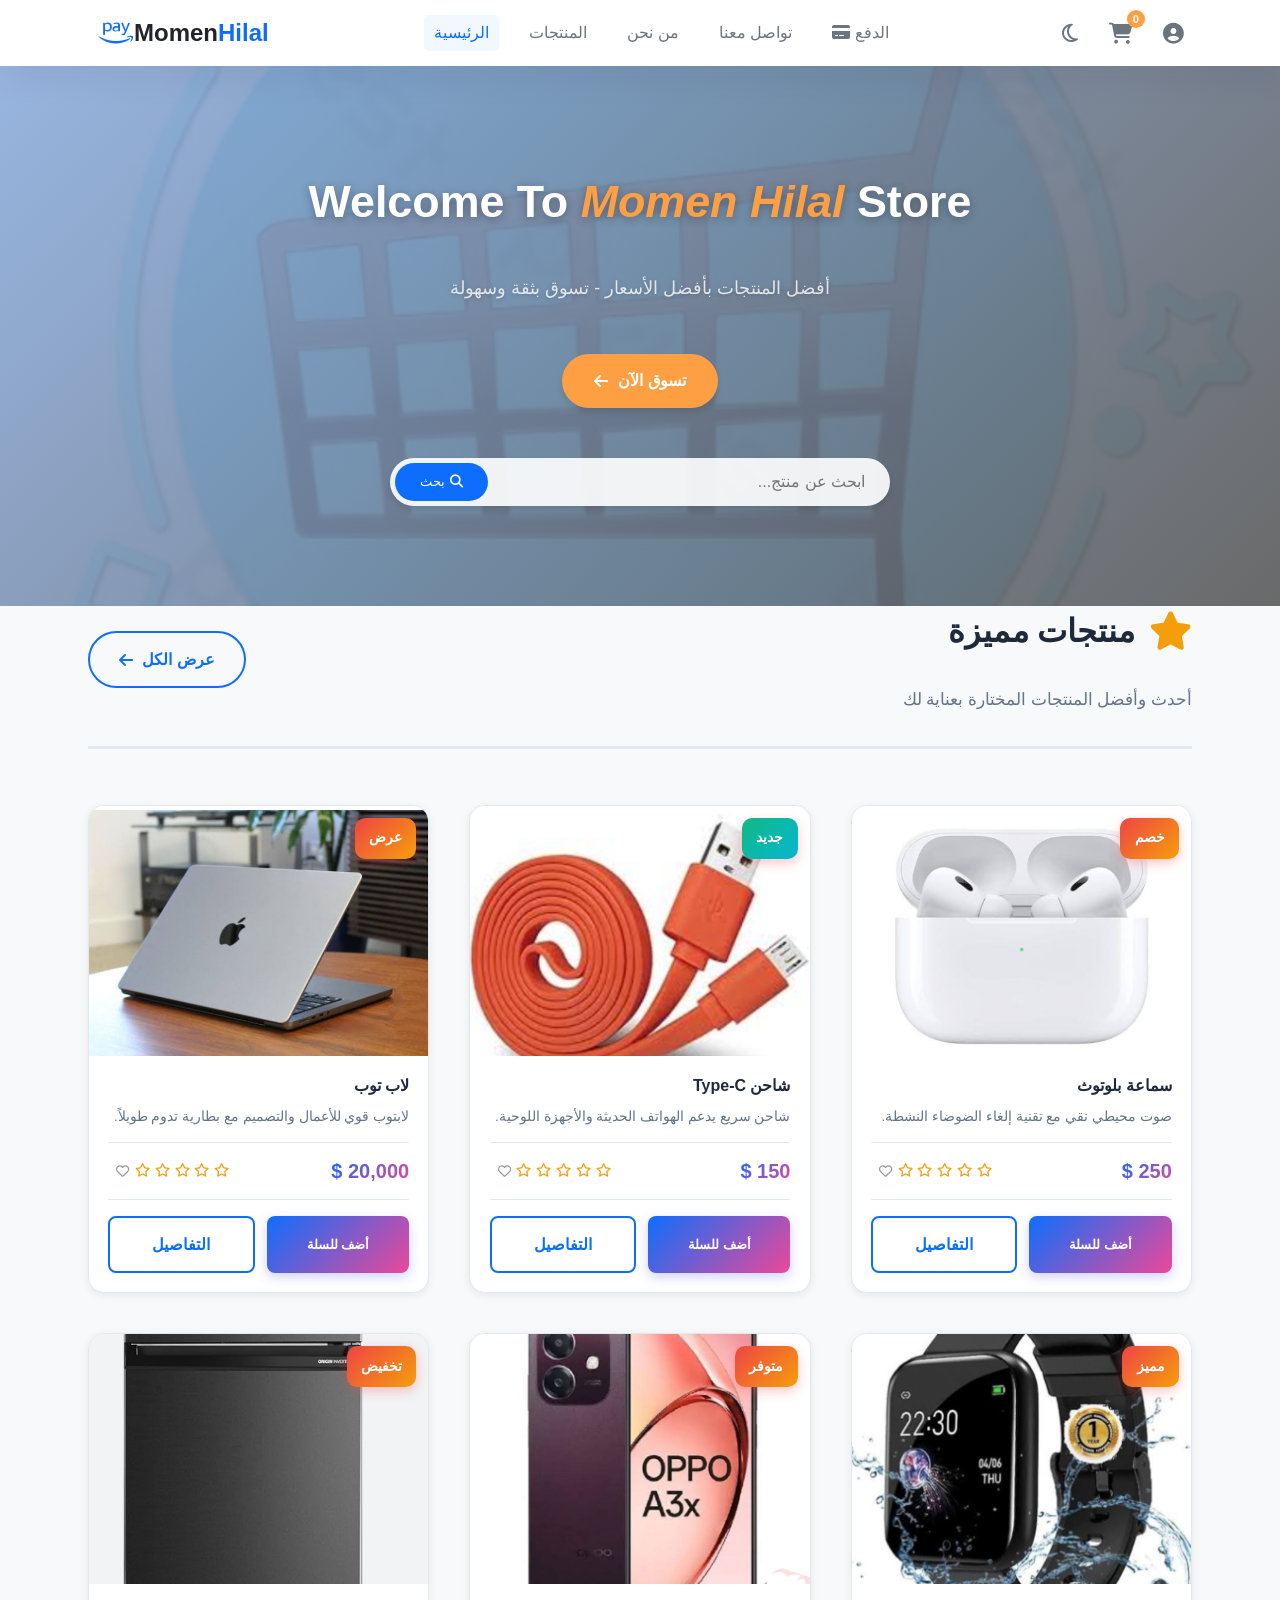
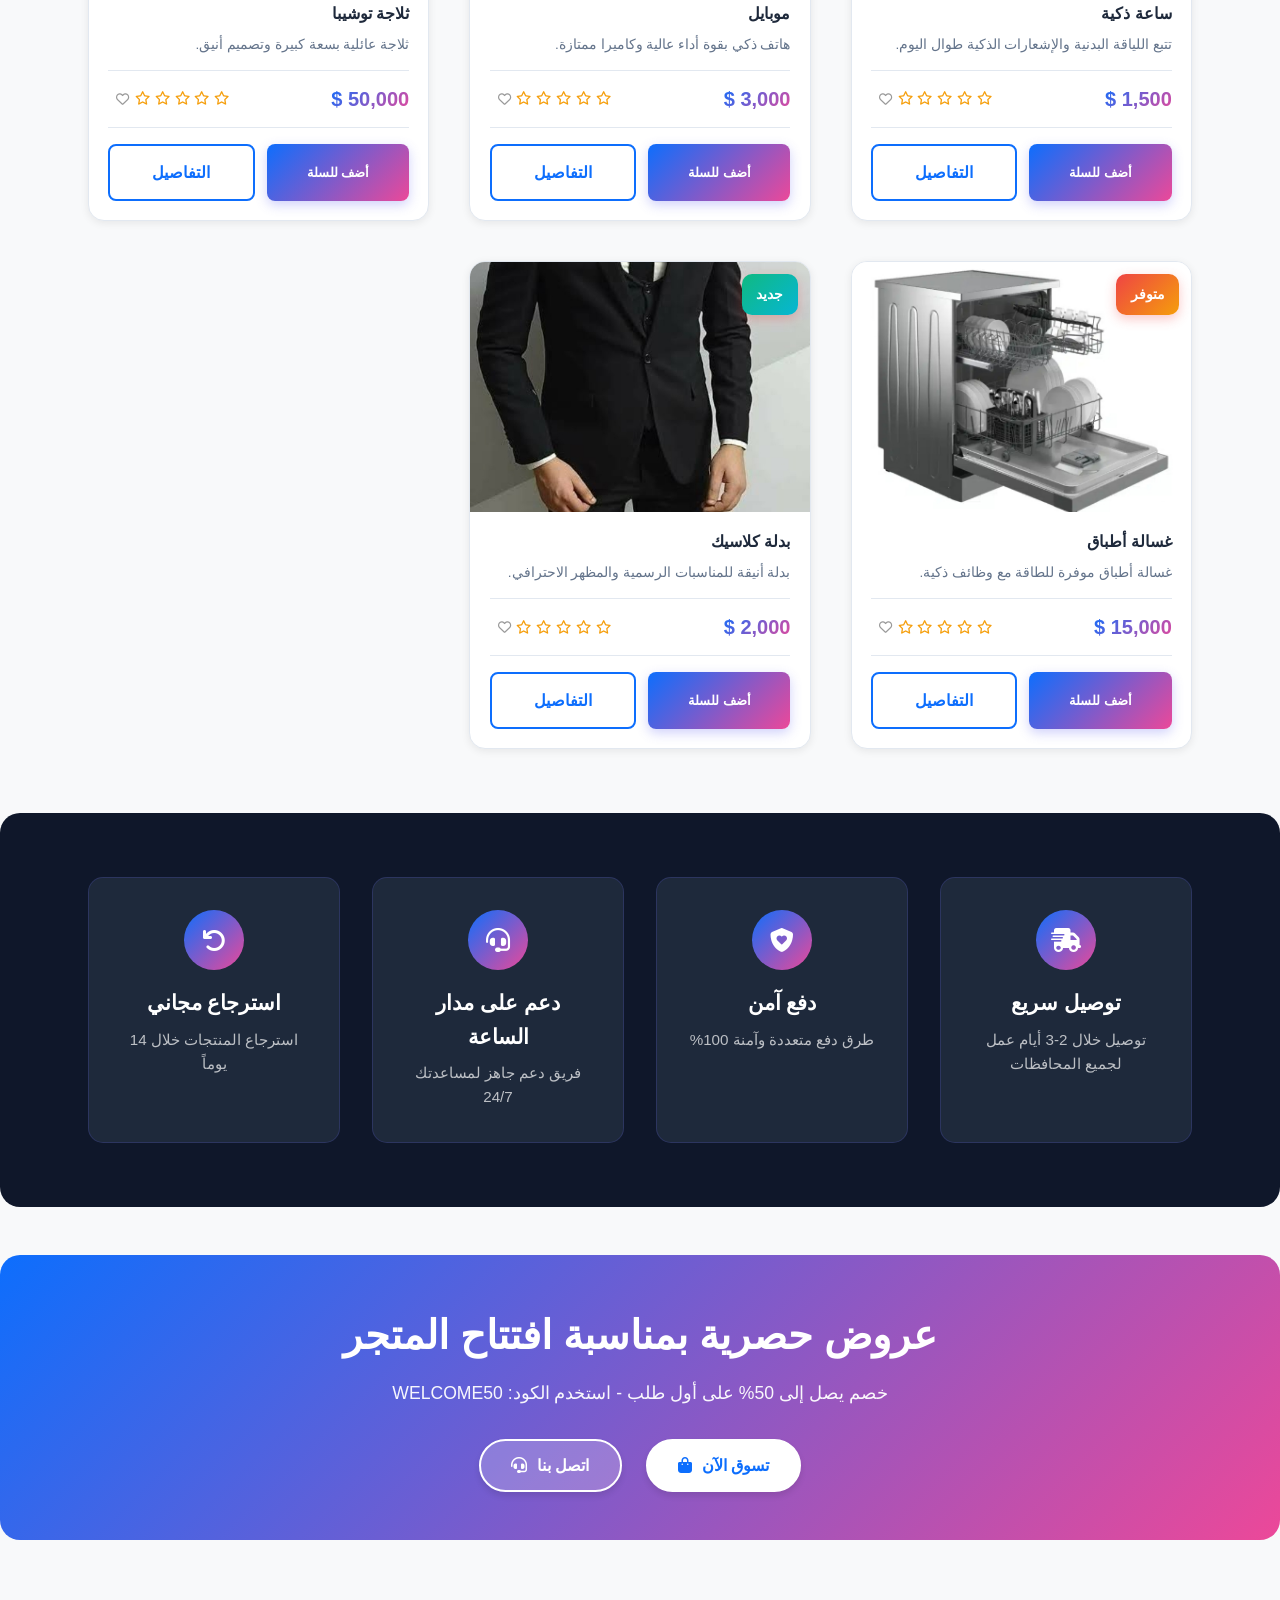
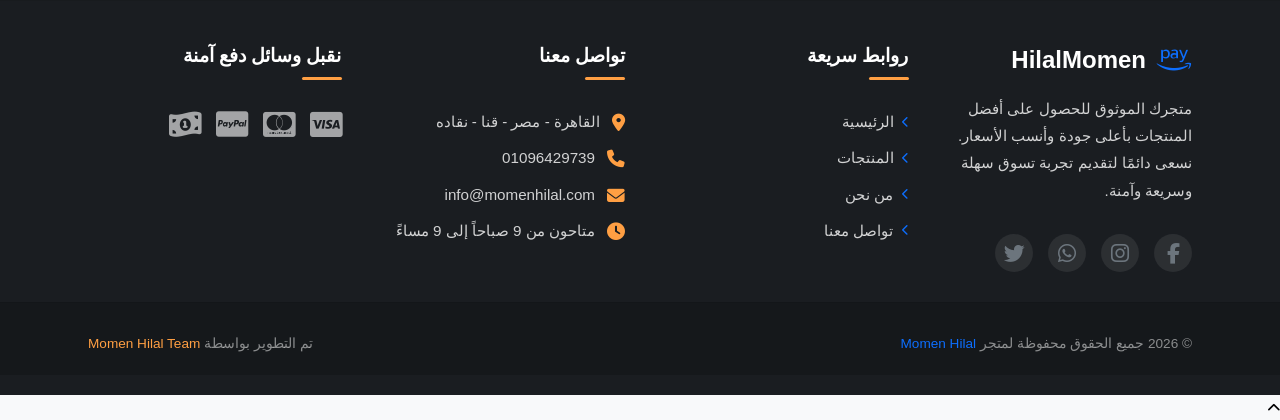
==== commit 54eef980: "fix: Correct HTML direction attribute and update product details to reflect new branding" ====
--- a/index.html
+++ b/index.html
@@ -20,7 +20,7 @@
 <body>
 
 <!-- ========== HEADER ========== -->
-<header class="main-header">
+<header class="main-header" dir="ltr">
     <div class="header-container container">
         <div class="logo">
             <i class="fa-brands fa-amazon-pay"></i>
@@ -86,7 +86,7 @@
     <section class="hero-section">
         <img class="hero-bg-img" src="momen.ggg/M1.jpg" alt="متجر مومن هلال">
         <div class="hero-content container">
-            <h2 class="hero-title">مرحباً بك في <span class="Store-highlight">Momen Hilal</span></h2>
+            <h2 class="hero-title"> Welcome To  <span class="Store-highlight">Momen Hilal</span> Store</h2>
             <p class="hero-subtitle">أفضل المنتجات بأفضل الأسعار - تسوق بثقة وسهولة</p>
             <a href="products.html" class="cta-btn">تسوق الآن <i class="fa-solid fa-arrow-left"></i></a>
             
--- a/File.css/css.css
+++ b/File.css/css.css
@@ -1,365 +1,7 @@
-   body{
-    margin: 0;
-    font-family: Arial, Helvetica, sans-serif;
-   
-    background-color: #f4f4f4;
-   }
- header{
-  background-color: #18c1f0;
-  color: #f4f4f4;
-  padding: 20px ;
-  /* مهم */
-  position: relative;
-  display: flex;
-  justify-content: space-between;
-
- }
-
- .container{
-  display: flex;
-  justify-content: space-between;
-  align-items: center;
- }
- .logo{
-  font-size: 22px;
-  font-weight: bold;
-  font-family: 'Times New Roman', Times, serif;
- }
- 
- /* شريط البحث */
- .search-box{
-  display: flex;
-  border-radius: 10%;
-  overflow: hidden;
- }
- /* input text */
- .search-box input{
-  
- 
-  width: 200px;
-  
- }
- .search-box button{
-  border-radius: 10%;
- 
-  cursor: pointer;
-  background-color: #f0f3f2;
-  color: rgb(160, 84, 84);
- 
- }
- الحساب user
-
- .user-dropdown{
-  position: fixed;
-  top: 70px;
-  right:-8px ;
-  background-color: #222;
-  color: white;
- 
-  display: none;
-  z-index: 999999;
-  flex-direction: column;
-  border-radius: 6px;
- }
- .user-dropdown a{
-  padding: 10px;
-  margin: 8px 0;
-  cursor: pointer;
-  display: block;
-  color: white;
-  /* الخط اللي تحت الموقع */
-  text-decoration: none;
- }
- /* اللون عند الضغط علي الزر */
-  .user-dropdown a:hover{
-    color:#444;
-  }
- nav a{
-  color: rgb(13, 13, 13);
-  text-decoration: none;
-  margin-left: 20px;
-  font-size: 16px;
-  transition: 0.3s;
- }
- nav a:hover{
-  color: #00b894;
- }
- .icons{
-  display: flex;
-  align-items: center;
-  /* المسافه بين الصور او الكلام */
-  gap: 20px;
-  color: aliceblue;
-  font-size: 18px;
-  /* تحويل الصوره زر */
-  cursor: pointer;
- }
- 
- 
- .dark{
-  background-color: #393030;
-  color: aliceblue;
- }
- .watsab{
-  display: flex;
-  gap: 30px;
- }
- 
-   
-
-
-.login-box{
-  background-color: white;
-  padding: 30px;
-  border-radius: 10px;
-  width: 300px;
-text-align: center;
-}
-.nr{
-  width: 100%;
-  padding: 10px;
-  margin: 10px 0;
-}
-.ll{
-  padding: 10px;
-  width: 100%;
-  background-color: #007dff;
-  color: white;
-  border: none;
-  cursor: pointer;
-}
-
-
-
-
-
-
-
-
- /* #mm{
-    cursor: pointer;
-    background-color: #e91e63;
-    padding: 5px 10px;
-    border-radius: 5px;
-   } */
-   /* /// */
-    /* .input2{ 
-     padding: 13px 25%;
-    border: none;
-    outline: none;
-    flex: 1;
-    border-radius: 15px;
-    font-size: 14px;
-  
-   } */
-   /* .button2{
-    
-    border-radius: 50%;
-    padding: 15px 15px ;
-    border: none;
-    background-color: #141314;
-    cursor: pointer;
-    color: #000;
-    font-weight: bold;
-    transition: 0.3s;
-   
-   } */
-   /* .Store{
-    color: #ee0bd0;
-   }
-   .h22{
-    color: #fff;
-    font-size: 3rem;
-    text-shadow: 2px 2px 5px black;
-   } */
-   /* .btn{
-    background-color: #f59e0b;
-    color:rgb(16, 10, 10);
-    padding: 12px 25px;
-    border-radius: 8px;
-    text-decoration: none;
-    display: inline-block;
-    margin-bottom: 15%;
-   left: 45%;
-    transition: 0.3s;
-    position: absolute;
-   top: 440px;
-   font-size:20px;
-   } */
-   /* .btn:hover{
-    background-color: #0097a7;
-   } */
-   /* .section2{
-   
-    background-color: #21c5f7;
-    color: #f4f4f4;
-    text-align: center;
-    padding: 25px 20px;
-    font-family: 'Times New Roman', Times, serif;
-    font-size: 20px;
-    border: 10px solid #070707;
-    margin: 2px;
-   }
-   
-   
-   .button23{
-    background-color: #1b0d0d;
-    color: white;
-    font-size: 16px;
-   }
-   .hero-img{
-      border-radius: 50%;
-      width: 20%;
-      height: 20%;
-      display: block;
-     justify-self: center;
-      align-items: center;
-      margin-top: 150px;
-
-   } */
-   
-
-
-
- 
- /* .hero-img:hover{
-  transform: scale(1.4);
-  transition: 0.7s;
- }
-.loading{
-  display: flex;
-  justify-content: center;
-  align-items: center;
-
-} */
-
-
-
-
-
-
-
-
-
-
-
-
-
-
-
-
-
-
-
-/* .loading span{
-  width: 30px;
-  height: 30px;
-  background-color: #007dff;
-  border-radius: 50%;
-  margin: 20px 5px;
-  margin-bottom: 60px;
-}
-.s1{
-  animation: load 1s  0s infinite;
-}
-
-.s2{
-  animation: load 1s  0.3s infinite;
-}
-.s3{
-  animation: load 1s  0.6s infinite;
-}
-
-.cycle{
-   display: flex;
-  justify-content: center;
-  align-items: center;
-} */
-/* .cycle span{
-  width: 70px;
-  height: 70px;
-  border-radius: 50%;
-  border: 5px dotted #007dff;
-
-  border-left: 5px dotted transparent;
-  animation: cycle 2s linear  infinite ;
-}
-
-/* التحريك ، التحكم في أيكونة التحريك */
-/* @keyframes load {
-
-  0%{
-
-    transform: translateY(0);
-
-  }
-
-  50%{
-    transform: translateY(20px);
-
-  }
-
-  100%{
-    transform: translateY(0);
-  }
-
-}
-
-@keyframes cycle {
-
-  0%{
-    transform: rotate(0);
-  }
-    100%{
-    transform: rotate(360deg);
-  } 
-
-} */ 
-
-
-
-
- /* Header */
-
- /* Main */
- /* Footer */
-/* marging: top right bottom left */
-/* marging: top + bottom  */
-
-
-
-/* #toast{
-  position: fixed;
-  bottom: 20px;
-  right: 20px;
-  background-color: green;
-  color: #fff;
-  padding: 10px;
-  opacity: 0;
-  transition: 0.3s;
-}
-#toast.show{
-  opacity: 1;
-} */
-
-
-
-
-
-
-
-
-
-
-
-
-
-
-
-/* --- القواعد الأساسية (Global Styles) --- */
- :root {
-    --primary-color: #0d6efd; /* لون أساسي أزرق احترافي */
-    --accent-color: #ff9f43; /* لون برتقالي مميز للأزرار */
+/* --- المتغيرات العامة (Global Variables) --- */
+:root {
+    --primary-color: #0d6efd;
+    --accent-color: #ff9f43;
     --bg-light: #f8f9fa;
     --text-dark: #212529;
     --text-muted: #6c757d;
@@ -367,9 +9,9 @@
     --shadow-sm: 0 2px 4px rgba(0,0,0,0.05);
     --shadow-md: 0 4px 6px rgba(0,0,0,0.1);
     --transition: all 0.3s ease;
-} 
-
-/* وضع الدارك مود (مثال مبدئي) */
+}
+
+/* --- الدارك مود --- */
 body.dark-theme {
     --bg-light: #121212;
     --text-dark: #f8f9fa;
@@ -377,6 +19,7 @@
     --text-muted: #a0a0a0;
 }
 
+/* --- إعادة تعيين الأنماط (Reset) --- */
 * {
     box-sizing: border-box;
     margin: 0;
@@ -384,218 +27,414 @@
 }
 
 body {
-    font-family: 'Segoe UI', Tahoma, Geneva, Verdana, sans-serif; /* خط عصري */
+    font-family: 'Segoe UI', Tahoma, Geneva, Verdana, sans-serif;
     background-color: var(--bg-light);
     color: var(--text-dark);
     line-height: 1.6;
     transition: var(--transition);
 }
 
+a {
+    text-decoration: none;
+    color: inherit;
+    transition: var(--transition);
+}
+
+button {
+    border: none;
+    background: none;
+    cursor: pointer;
+    font-family: inherit;
+}
+
+/* --- الحاوية الرئيسية --- */
 .container {
     width: 90%;
     max-width: 1200px;
     margin: 0 auto;
- }
-
-/* .page-header,
-.hero-section,
-.page-hero {
+}
+
+/* ======================================== */
+/*               تنسيق الهيدر               */
+/* ======================================== */
+.main-header {
+    background: rgba(255, 255, 255, 0.95);
+    backdrop-filter: blur(14px);
+    box-shadow: 0 10px 34px rgba(20, 20, 55, 0.08);
+    position: sticky;
+    top: 0;
+    z-index: 1200;
+    padding: 14px 0;
+}
+
+.header-container {
+    display: flex;
+    justify-content: space-between;
+    align-items: center;
+    gap: 18px;
+}
+
+/* اللوجو */
+.logo {
+    display: flex;
+    align-items: center;
+    font-size: 1.5rem;
+    font-weight: bold;
+}
+
+.logo i {
+    color: var(--primary-color);
+    margin-left: 10px;
+    font-size: 1.8rem;
+}
+
+.Momen { color: var(--text-dark); }
+.Hilal { color: var(--primary-color); }
+
+/* القائمة الرئيسية */
+.navbar {
+    display: flex;
+    gap: 20px;
+}
+
+.navbar a {
+    font-weight: 500;
+    color: var(--text-muted);
+    padding: 5px 10px;
+    border-radius: 5px;
+}
+
+.navbar a:hover,
+.navbar a.active {
+    color: var(--primary-color);
+    background-color: rgba(13, 110, 253, 0.05);
+}
+
+/* أدوات الهيدر */
+.header-tools {
+    display: flex;
+    align-items: center;
+    gap: 15px;
+}
+
+.tool-btn {
+    font-size: 1.3rem;
+    color: var(--text-muted);
+    padding: 8px;
+    border-radius: 50%;
+    transition: var(--transition);
+    display: flex;
+    align-items: center;
+    justify-content: center;
+}
+
+.tool-btn:hover {
+    background-color: rgba(0, 0, 0, 0.05);
+    color: var(--text-dark);
+}
+
+/* عداد السلة */
+.cart-btn {
     position: relative;
+}
+
+#cart-count {
+    position: absolute;
+    top: -5px;
+    right: -5px;
+    background-color: var(--accent-color);
+    color: white;
+    font-size: 0.7rem;
+    font-weight: bold;
+    width: 18px;
+    height: 18px;
+    border-radius: 50%;
+    display: flex;
+    align-items: center;
+    justify-content: center;
+}
+
+/* زر اللغة */
+#lang-btn {
+    cursor: pointer;
+    padding: 5px 12px;
+    border: 1px solid var(--primary-color);
+    background: transparent;
+    color: var(--text-dark);
+    border-radius: 4px;
+    font-weight: bold;
+    transition: 0.3s;
+}
+
+#lang-btn:hover {
+    background: var(--primary-color);
+    color: #fff;
+}
+
+/* ======================================== */
+/*              Dropdown القوائم             */
+/* ======================================== */
+.cart-wrapper,
+.user-wrapper,
+.menu-wrapper {
+    position: relative;
+}
+
+.cart-dropdown,
+.user-dropdown,
+.menu-dropdown {
+    position: absolute;
+    top: calc(100% + 8px);
+    right: 0;
+    background-color: white;
+    box-shadow: 0 8px 32px rgba(0, 0, 0, 0.12);
+    border-radius: 18px;
+    padding: 10px 0;
+    min-width: 220px;
+    visibility: hidden;
+    opacity: 0;
+    transform: translateY(-8px);
+    transition: all 0.3s cubic-bezier(0.34, 1.56, 0.64, 1);
+    z-index: 2000;
+    pointer-events: none;
+    max-height: 0;
     overflow: hidden;
-}  */
-
-/* .hero-section {
-    min-height: 620px;
-    display: grid;
-    place-items: center;
-    padding: 80px 0 40px;
-    background: linear-gradient(135deg, rgba(13, 110, 253, 0.14), rgba(254, 249, 255, 0.95));
-} */
-
-/* .hero-bg-img {
+}
+
+.cart-dropdown.dropdown-open,
+.user-dropdown.dropdown-open,
+.menu-dropdown.dropdown-open {
+    visibility: visible;
+    opacity: 1;
+    transform: translateY(0);
+    pointer-events: auto;
+    max-height: 600px;
+}
+
+.cart-dropdown p {
+    color: var(--text-muted);
+    text-align: center;
+    font-size: 0.95rem;
+    margin: 0;
+    padding: 20px;
+}
+
+.user-dropdown a,
+.menu-dropdown a {
+    display: block;
+    padding: 12px 18px;
+    text-align: right;
+    width: 100%;
+    color: var(--text-dark);
+    border-radius: 12px;
+    font-weight: 500;
+    transition: background-color 0.2s ease, color 0.2s ease;
+}
+
+.user-dropdown a:hover,
+.menu-dropdown a:hover {
+    background-color: rgba(13, 110, 253, 0.08);
+    color: var(--primary-color);
+}
+
+.user-dropdown hr,
+.menu-dropdown hr {
+    margin: 10px 0;
+    border: 0;
+    border-top: 1px solid rgba(0, 0, 0, 0.08);
+}
+
+.logout-btn {
+    background-color: #dc3545;
+    color: white !important;
+    margin-top: 10px;
+}
+
+.menu-btn {
+    display: none;
+    border-radius: 14px;
+    width: 44px;
+    height: 44px;
+    align-items: center;
+    justify-content: center;
+    background-color: rgba(13, 110, 253, 0.08);
+}
+
+.menu-btn:hover {
+    background-color: rgba(13, 110, 253, 0.16);
+}
+
+/* ======================================== */
+/*              قسم Hero (الترحيب)          */
+/* ======================================== */
+.hero-section {
+    position: relative;
+    padding: 100px 0;
+    overflow: hidden;
+    text-align: center;
+}
+
+.hero-bg-img {
     position: absolute;
-    inset: 0;
+    top: 0;
+    left: 0;
     width: 100%;
     height: 100%;
     object-fit: cover;
-    opacity: 0.28;
-    filter: blur(1px);
-    z-index: 0;
-} */
+    z-index: -2;
+    filter: brightness(0.5);
+}
+
+.hero-section::after {
+    content: '';
+    position: absolute;
+    top: 0;
+    left: 0;
+    width: 100%;
+    height: 100%;
+    background: linear-gradient(135deg, rgba(13, 110, 253, 0.3) 0%, rgba(0, 0, 0, 0.5) 100%);
+    z-index: -1;
+}
 
 .hero-content {
-    position: relative;
-    z-index: 1;
-    max-width: 720px;
-    text-align: right;
+    display: flex;
+    flex-direction: column;
+    align-items: center;
+    gap: 20px;
+    color: white;
+}
+
+.hero-title {
+    font-size: 2.8rem;
+    font-weight: 800;
+}
+
+.Store-highlight {
+    color: var(--accent-color);
+    font-style: italic;
+}
+
+.hero-subtitle {
+    font-size: 1.1rem;
+    color: rgba(255, 255, 255, 0.8);
+    max-width: 600px;
+}
+
+/* شريط البحث في Hero */
+.hero-search-box {
+    display: flex;
+    background-color: rgba(255, 255, 255, 0.9);
+    padding: 5px;
+    border-radius: 50px;
+    width: 90%;
+    max-width: 500px;
+    margin-top: 30px;
+    box-shadow: var(--shadow-md);
+}
+
+.search-input {
+    flex: 1;
+    padding: 10px 20px;
+    border: none;
+    background: transparent;
+    font-size: 1rem;
+    outline: none;
     color: var(--text-dark);
 }
-/* 
-.hero-title {
-    font-size: clamp(2.4rem, 2.8vw, 4rem);
-    margin-bottom: 18px;
-    line-height: 1.05;
-}
-
-.hero-subtitle {
-    font-size: 1.05rem;
-    color: var(--text-muted);
-    margin-bottom: 25px;
-    max-width: 640px;
-} */
-
- .cta-btn {
+
+.search-submit-btn {
+    background-color: var(--primary-color);
+    color: white;
+    padding: 10px 25px;
+    border-radius: 30px;
+    font-weight: 500;
+    display: flex;
+    align-items: center;
+    gap: 5px;
+}
+
+.search-submit-btn:hover {
+    background-color: #0b5ed7;
+}
+
+/* زر CTA */
+.cta-btn {
+    background-color: var(--accent-color);
+    color: white;
+    padding: 12px 30px;
+    border-radius: 30px;
+    font-weight: 600;
     display: inline-flex;
     align-items: center;
     gap: 10px;
-    padding: 14px 24px;
-    border-radius: 999px;
-    background-color: var(--primary-color);
-    color: #fff;
-    font-weight: 700;
-    box-shadow: 0 16px 32px rgba(13, 110, 253, 0.18);
-    transition: transform 0.25s ease, box-shadow 0.25s ease, background-color 0.25s ease;
-} 
-
- .cta-btn:hover {
+    box-shadow: var(--shadow-md);
+    transition: var(--transition);
+}
+
+.cta-btn:hover {
+    background-color: #e68a00;
     transform: translateY(-2px);
-    box-shadow: 0 22px 34px rgba(13, 110, 253, 0.22);
-    background-color: #0b5ed7;
-} 
-
- .hero-search-box {
-    display: flex;
-    max-width: 620px;
-    gap: 10px;
+}
+
+/* ======================================== */
+/*              قسم المنتجات                */
+/* ======================================== */
+.page-section {
+    padding: 60px 0;
+}
+
+.section-title {
+    font-size: 2rem;
+    margin-bottom: 30px;
+    text-align: center;
+}
+
+.product-grid {
+    display: grid;
+    grid-template-columns: repeat(auto-fill, minmax(280px, 1fr));
+    gap: 24px;
+}
+
+/* ======================================== */
+/*               شريط الفلتر                */
+/* ======================================== */
+.filter-bar {
+    display: flex;
+    gap: 16px;
+    margin-bottom: 40px;
     flex-wrap: wrap;
-    margin-top: 30px;
-} 
-
-.search-input {
-    flex: 1 1 250px;
-    min-height: 52px;
-    border-radius: 60px;
-    padding: 0 20px;
-    border: 1px solid rgba(33, 37, 41, 0.12);
-    background: #fff;
-    color: var(--text-dark);
-    transition: border-color 0.2s ease, transform 0.2s ease;
-}
-
-.search-input:focus {
-    outline: none;
-    border-color: rgba(13, 110, 253, 0.45);
-    transform: translateY(-1px);
-} 
-
- .search-submit-btn {
-    min-width: 140px;
-    border-radius: 60px;
-    background-color: var(--accent-color);
-    color: #111;
-    padding: 0 24px;
-    font-weight: 700;
-}
-
-/* .section-title {
-    font-size: 2rem;
-    margin-bottom: 18px;
-    letter-spacing: -0.03em;
-} */
-
-/* .filter-bar {
-    display: grid;
-    grid-template-columns: 2fr 1fr 1fr;
-    gap: 16px;
-    margin-bottom: 28px;
-    align-items: center;
-    justify-content: space-between;
-    max-width: 100%;
-    animation: slideInUp 0.6s ease;
-} */
-
-/* .filter-input,
+    justify-content: center;
+}
+
+.filter-input,
 .filter-select {
-    flex: 1 1 220px;
-    min-height: 50px;
-    padding: 0 20px;
+    flex: 1;
+    min-width: 200px;
+    padding: 12px 20px;
     border-radius: 16px;
     border: 2px solid rgba(33, 37, 41, 0.14);
     background: #fff;
     color: var(--text-dark);
     font-weight: 500;
     font-family: inherit;
-    transition: all 0.3s cubic-bezier(0.34, 1.56, 0.64, 1);
-} */
-
-/* body.dark-theme .filter-input,
-body.dark-theme .filter-select {
-    background: #1e1e1e;
-    border-color: rgba(248, 249, 250, 0.14);
-    color: #f8f9fa;
-} */
-
-/* .filter-input:focus,
+    transition: var(--transition);
+}
+
+.filter-input:focus,
 .filter-select:focus {
     outline: none;
     border-color: var(--primary-color);
     box-shadow: 0 0 0 4px rgba(13, 110, 253, 0.1);
     transform: translateY(-2px);
-} */
-
-/* .filter-select {
-    appearance: none;
+}
+
+.filter-select {
     cursor: pointer;
-    background-image: url("data:image/svg+xml,%3Csvg xmlns='http://www.w3.org/2000/svg' viewBox='0 0 24 24' fill='none' stroke='%230d6efd' stroke-width='2'%3E%3Cpolyline points='6 9 12 15 18 9'%3E%3C/polyline%3E%3C/svg%3E");
-    background-repeat: no-repeat;
-    background-position: left 10px center;
-    background-size: 20px;
-    padding-right: 40px;
-    padding-left: 35px;
-} */
-
-@media (max-width: 1200px) {
-    .filter-bar {
-        grid-template-columns: 1fr 1fr 1fr;
-        gap: 12px;
-    }
-}
-
-@media (max-width: 768px) {
-    .filter-bar {
-        grid-template-columns: 1fr;
-        gap: 10px;
-    }
-
-    .filter-input,
-    .filter-select {
-        width: 100%;
-    }
-}
-  .product-grid {
-    display: grid;
-    grid-template-columns: repeat(auto-fill, minmax(260px, 1fr));
-    gap: 24px;
-    animation: fadeIn 0.6s ease;
-} 
-
-.page-section {
-    padding: 60px 0;
-}
-
-.page-card {
-    background: #fff;
-    padding: 32px;
-    border-radius: 28px;
-    box-shadow: var(--shadow-md);
-    transition: transform 0.2s ease, box-shadow 0.2s ease;
-}
-
-.page-card:hover {
-    transform: translateY(-5px);
-    box-shadow: 0 20px 40px rgba(0, 0, 0, 0.08);
-}
-
+}
+
+/* ======================================== */
+/*                 Toast                    */
+/* ======================================== */
 .toast {
     position: fixed;
     bottom: 24px;
@@ -616,206 +455,241 @@
     visibility: visible;
 }
 
-a {
-    text-decoration: none;
-    color: inherit;
+/* ======================================== */
+/*                 Footer                   */
+/* ======================================== */
+.main-footer {
+    background-color: #1a1d21; /* لون خلفية غامق واحترافي */
+    padding: 40px 0 20px;
+    margin-top: 60px;
+    border-top: 1px solid rgba(0, 0, 0, 0.08);
+}
+
+.footer-container {
+    display: grid;
+    grid-template-columns: repeat(auto-fit, minmax(250px, 1fr));
+    gap: 30px;
+}
+
+.footer-section h4 {
+    margin-bottom: 15px;
+    font-size: 1.2rem;
+}
+
+.footer-section p {
+    color: var(--text-muted);
+    margin-bottom: 8px;
+}
+
+.footer-socials {
+    display: flex;
+    gap: 15px;
+    margin-top: 15px;
+}
+
+.footer-socials a {
+    font-size: 1.3rem;
+    color: var(--text-muted);
     transition: var(--transition);
 }
 
-button {
-    border: none;
-    background: none;
-    cursor: pointer;
-    font-family: inherit;
-}
-
-
-
-
-
-
-
-/* سلة المشتريات */
-.cart-wrapper, .user-wrapper {
-    position: relative;
-}
-
-.cart-btn #cart-count {
-    position: absolute;
-    top: -5px;
-    right: -5px;
-    background-color: var(--accent-color);
-    color: white;
-    font-size: 0.7rem;
-    font-weight: bold;
-    width: 18px;
-    height: 18px;
-    border-radius: 50%;
-    display: flex;
-    align-items: center;
-    justify-content: center;
-}
-
-
-/* --- تنسيق قسم Hero (الترحيب والبحث) --- */
-.hero-section {
-    position: relative;
-    padding: 100px 0;
-    overflow: hidden;
-    color: white; /* النص الافتراضي أبيض فوق الصورة */
+.footer-socials a:hover {
+    color: var(--primary-color);
+    transform: translateY(-2px);
+}
+
+.footer-bottom {
     text-align: center;
-}
-
-.hero-bg-img {
-    position: absolute;
-    top: 0;
-    left: 0;
-    width: 100%;
-    height: 100%;
-    object-fit: cover; /* لتغطية المساحة */
-    z-index: -2;
-    filter: brightness(0.5); /* تعتيم الصورة لجعل النص واضحاً */
-}
-
-/* تراكب لإضافة عمق */
-.hero-section::after {
-    content: '';
-    position: absolute;
-    top: 0; left: 0; width: 100%; height: 100%;
-    background: linear-gradient(135deg, rgba(13, 110, 253, 0.3) 0%, rgba(0,0,0,0.5) 100%);
-    z-index: -1;
-}
-
-.hero-content {
-    display: flex;
-    flex-direction: column;
-    align-items: center;
-    gap: 20px;
-}
-
-.hero-title {
-    font-size: 2.8rem;
-    font-weight: 800;
-}
-
-.Store-highlight {
-    color: var(--accent-color);
-    font-style: italic;
-}
-
-.hero-subtitle {
-    font-size: 1.1rem;
-    color: rgba(255,255,255,0.8);
-    max-width: 600px;
-} */
-
-/* زر إتمام الشراء */
-.cta-btn {
-    background-color: var(--accent-color);
-    color: white;
-    padding: 12px 30px;
-    border-radius: 30px;
-    font-weight: 600;
-    display: flex;
-    align-items: center;
-    gap: 10px;
-    box-shadow: var(--shadow-md);
-}
-
-.cta-btn:hover {
-    background-color: #e68a00;
-    transform: translateY(-2px);
-}
-
- /* شريط البحث */
-.hero-search-box {
-    display: flex;
-    background-color: rgba(245, 243, 243, 0.9);
-    padding: 5px;
-    border-radius: 50px;
-    width: 90%;
-    max-width: 500px;
+    padding-top: 30px;
     margin-top: 30px;
-    box-shadow: var(--shadow-md);
-} 
-
-.search-input {
-    flex: 1;
-    padding: 10px 20px;
-    border: none;
-    background: transparent;
-    font-size: 1rem;
-    outline: none;
-    color: var(--text-dark);
-}
-
-.search-submit-btn {
-    background-color: var(--primary-color);
-    color: white;
-    padding: 10px 25px;
-    border-radius: 30px;
-    font-weight: 500;
-    display: flex;
-    align-items: center;
-    gap: 5px;
-}
-
-.search-submit-btn:hover {
-    background-color: #0b5ed7;
-}
-/* تحسين القائمة في الشاشات الصغيرة */
-.menu-wrapper {
-    display: none;
-}
-
-@media (max-width: 992px) {
+    border-top: 1px solid rgba(0, 0, 0, 0.08);
+    color: var(--text-muted);
+    font-size: 0.85rem;
+}
+
+/* ======================================== */
+/*              التجاوبية (Responsive)       */
+/* ======================================== */
+
+/* شاشات كبيرة (لابتوب) */
+@media (max-width: 1024px) {
+    .header-container {
+        gap: 12px;
+    }
+
+    .navbar {
+        gap: 15px;
+    }
+}
+
+/* شاشات متوسطة (تابلت) */
+@media (max-width: 768px) {
     .navbar {
         display: none;
     }
+
     .menu-wrapper {
         display: block;
     }
-}
-
-/* تحسين البطاقات */
-.product {
-    transition: all 0.3s ease;
-}
-
-@media (max-width: 768px) {
-    .product .product-buttons {
+
+    .menu-btn {
+        display: flex;
+    }
+
+    .hero-title {
+        font-size: 2rem;
+    }
+
+    .hero-section {
+        padding: 60px 0;
+    }
+
+    .section-title {
+        font-size: 1.6rem;
+    }
+
+    .filter-bar {
         flex-direction: column;
-        gap: 10px;
-    }
-    
-    .product .product-buttons button,
-    .product .product-buttons a {
+    }
+
+    .filter-input,
+    .filter-select {
         width: 100%;
-        text-align: center;
-    }
-}
-
-/* تحسين صورة الهيرو */
-.hero-bg-img {
-    width: 100%;
-    height: auto;
-    object-fit: cover;
-}
-
-@media (max-width: 768px) {
-    .hero-section {
-        min-height: 300px;
-    }
-}
-
-/* تحسين الفوتر */
-@media (max-width: 768px) {
+    }
+
     .footer-container {
         grid-template-columns: 1fr;
         text-align: center;
     }
-    
+
     .footer-socials {
         justify-content: center;
     }
+
+    /* قائمة الموبايل بتأثير الزجاج */
+    .menu-dropdown {
+        position: fixed;
+        top: 70px;
+        right: 0;
+        width: 100%;
+        max-width: 100%;
+        border-radius: 0;
+        min-width: unset;
+        padding: 15px 0;
+        background: rgba(255, 255, 255, 0.95);
+        backdrop-filter: blur(20px);
+        box-shadow: 0 8px 32px rgba(0, 0, 0, 0.1);
+    }
+
+    .menu-dropdown a {
+        padding: 14px 20px;
+        text-align: center;
+        border-bottom: 1px solid rgba(0, 0, 0, 0.05);
+    }
+
+    .menu-dropdown a:last-child {
+        border-bottom: none;
+    }
+
+    .menu-dropdown.dropdown-open {
+        max-height: calc(100vh - 70px);
+        overflow-y: auto;
+    }
+}
+
+/* شاشات صغيرة (موبايل) */
+@media (max-width: 480px) {
+    .main-header {
+        padding: 10px 0;
+    }
+
+    .logo {
+        font-size: 1rem;
+    }
+
+    .logo i {
+        font-size: 1.2rem;
+    }
+
+    .hero-title {
+        font-size: 1.5rem;
+    }
+
+    .hero-subtitle {
+        font-size: 0.9rem;
+    }
+
+    .hero-search-box {
+        width: 100%;
+        flex-direction: column;
+        background: transparent;
+        gap: 10px;
+    }
+
+    .search-input {
+        background: white;
+        border-radius: 30px;
+    }
+
+    .search-submit-btn {
+        justify-content: center;
+    }
+
+    .product-grid {
+        grid-template-columns: 1fr;
+        gap: 16px;
+    }
+
+    .menu-dropdown {
+        top: 60px;
+        background: rgba(255, 255, 255, 0.98);
+        backdrop-filter: blur(20px);
+    }
+
+    .menu-dropdown.dropdown-open {
+        max-height: calc(100vh - 60px);
+    }
+}
+
+/* شاشات صغيرة جداً */
+@media (max-width: 379px) {
+    .header-container {
+        gap: 6px;
+    }
+
+    .tool-btn {
+        font-size: 1rem;
+        padding: 5px;
+    }
+
+    #lang-btn {
+        padding: 2px 6px;
+        font-size: 0.7rem;
+    }
+
+    .menu-dropdown {
+        top: 50px;
+    }
+
+    .menu-dropdown.dropdown-open {
+        max-height: calc(100vh - 50px);
+    }
+}
+
+/* ======================================== */
+/*              الرسوم المتحركة             */
+/* ======================================== */
+@keyframes fadeIn {
+    from {
+        opacity: 0;
+        transform: translateY(20px);
+    }
+    to {
+        opacity: 1;
+        transform: translateY(0);
+    }
+}
+
+.product-grid {
+    animation: fadeIn 0.6s ease;
 }
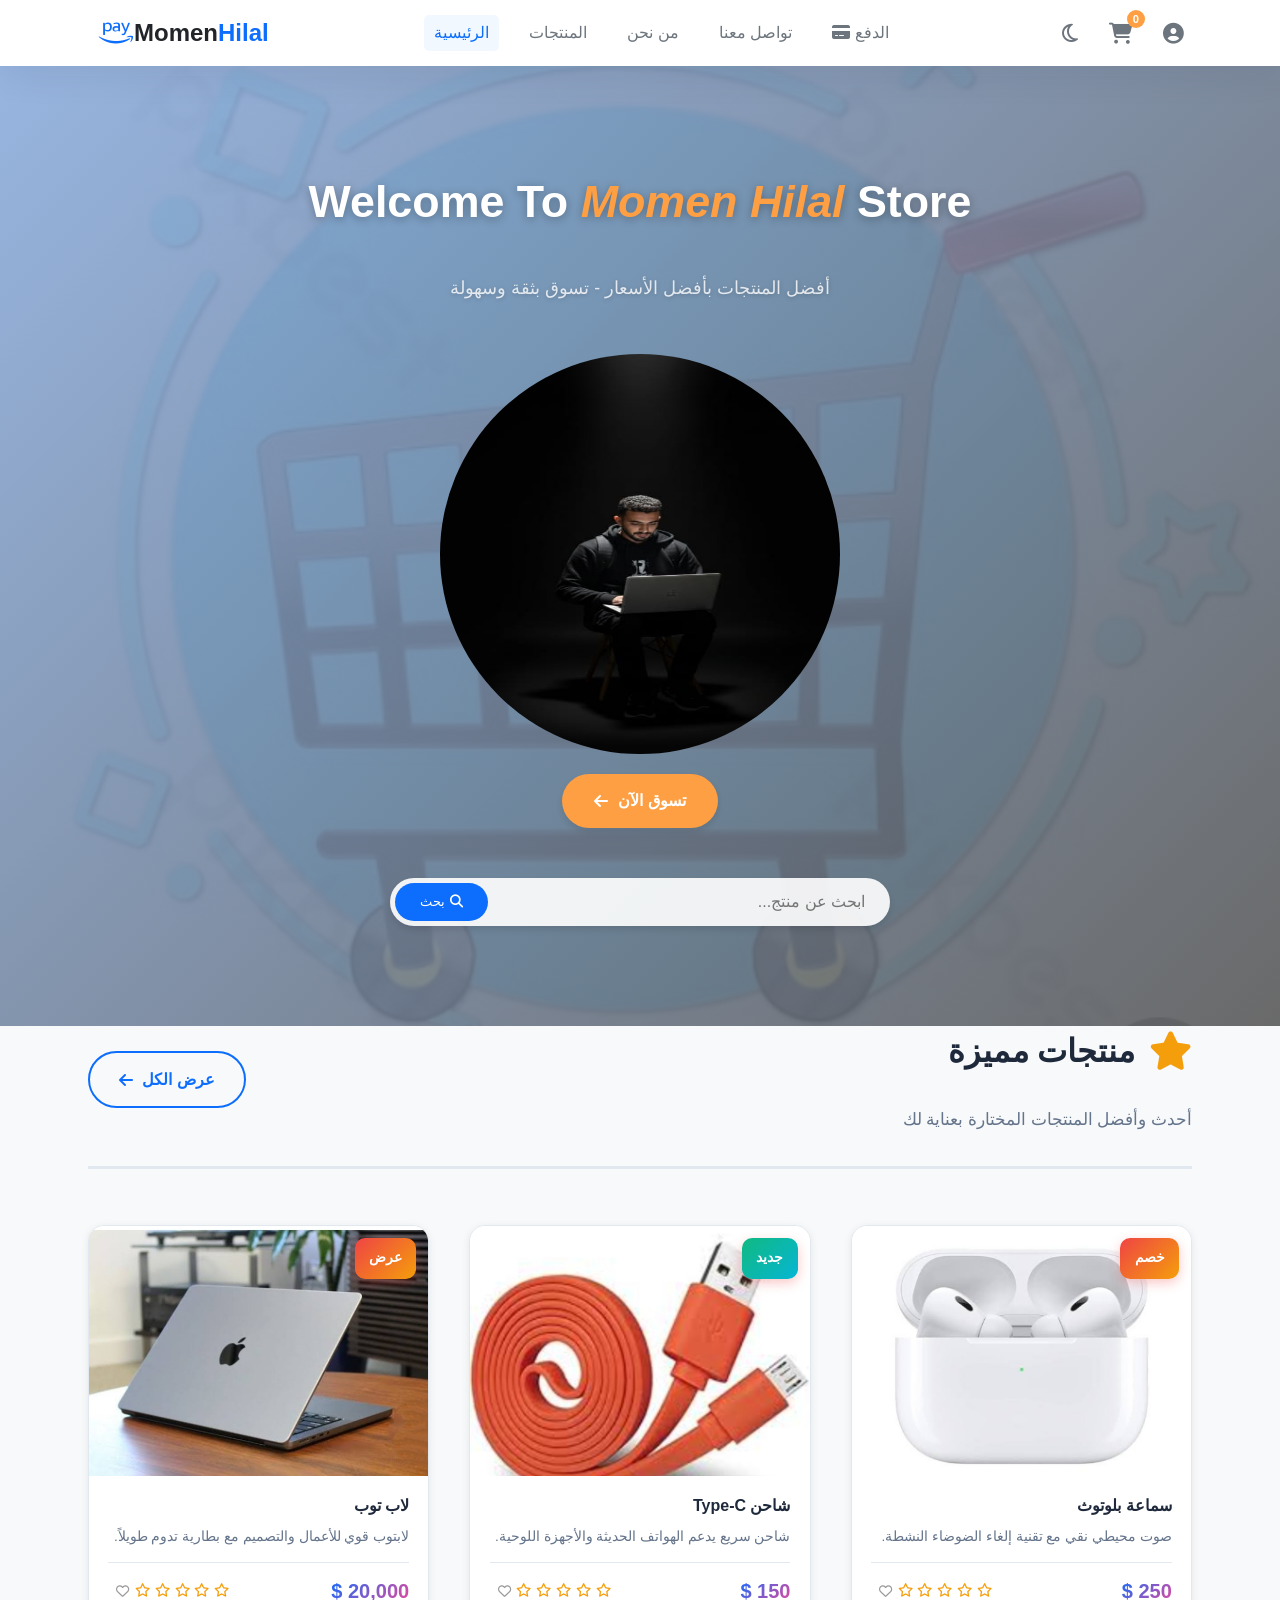
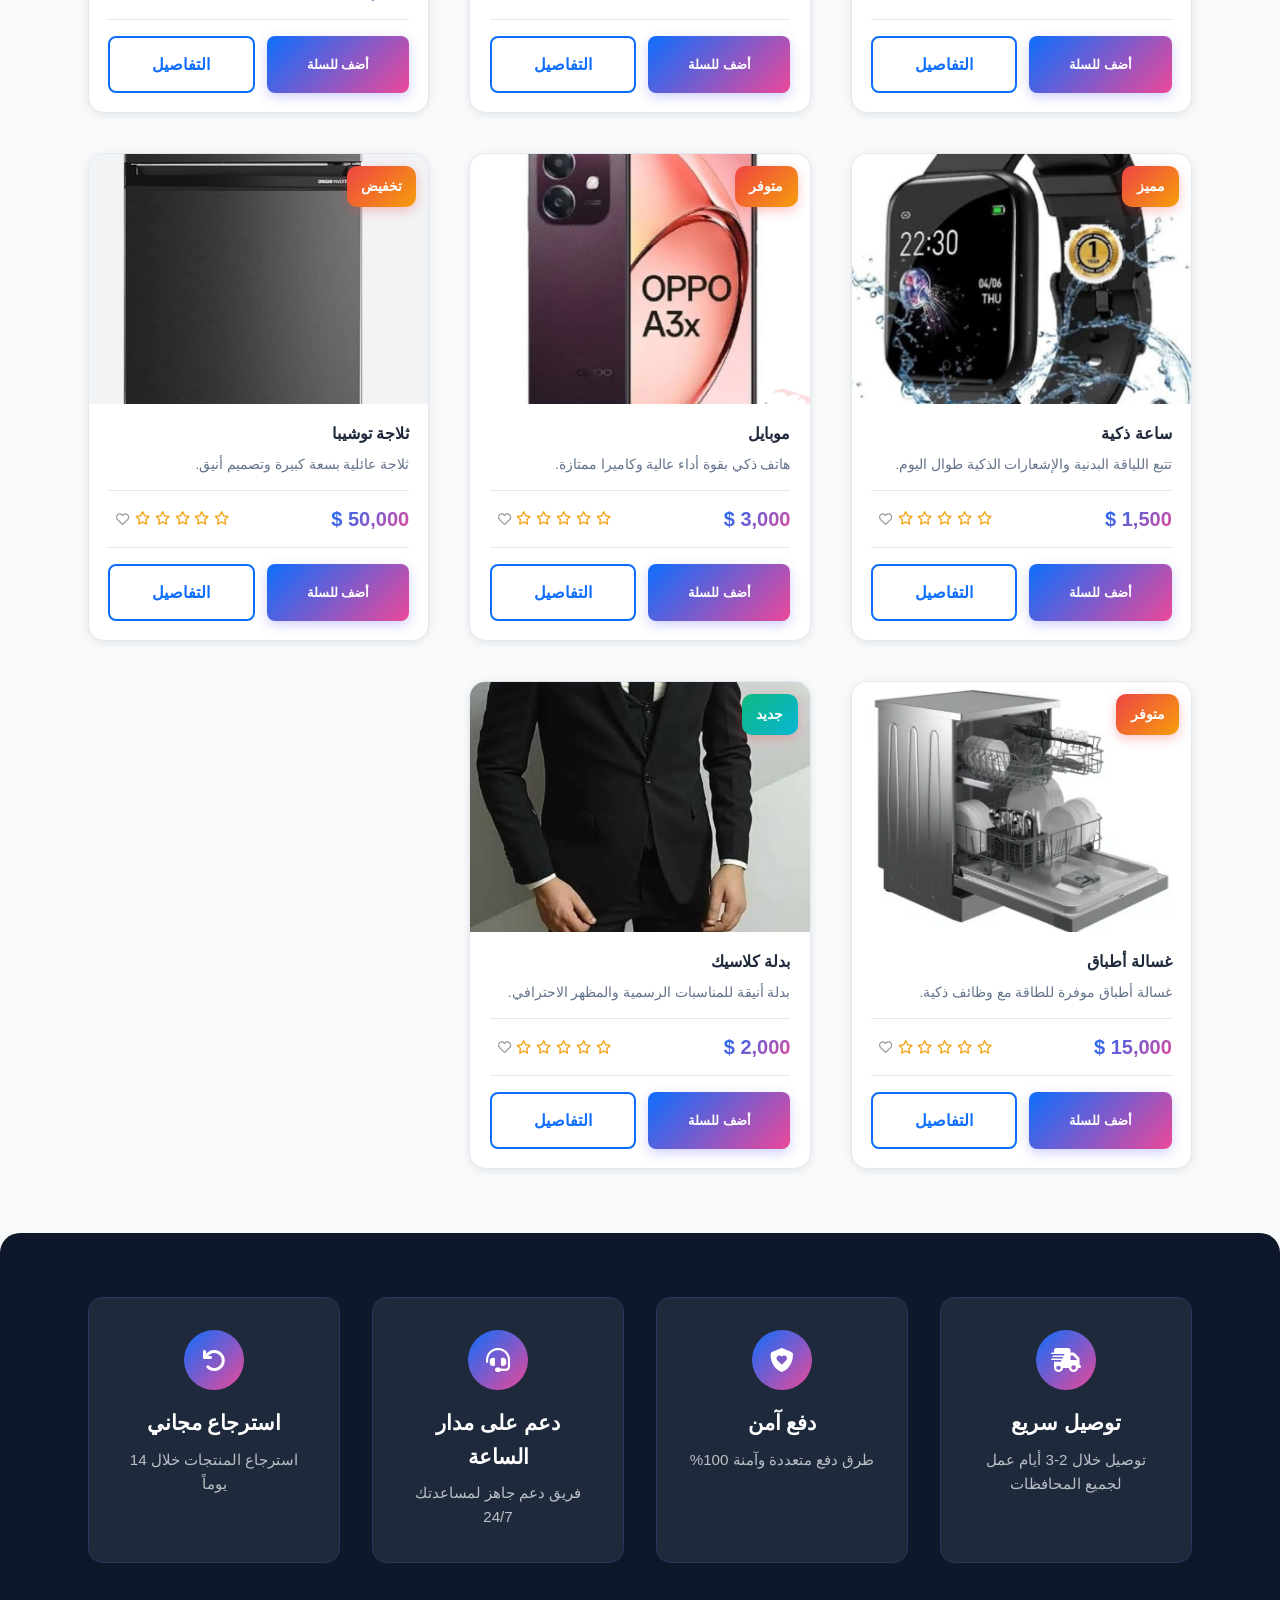
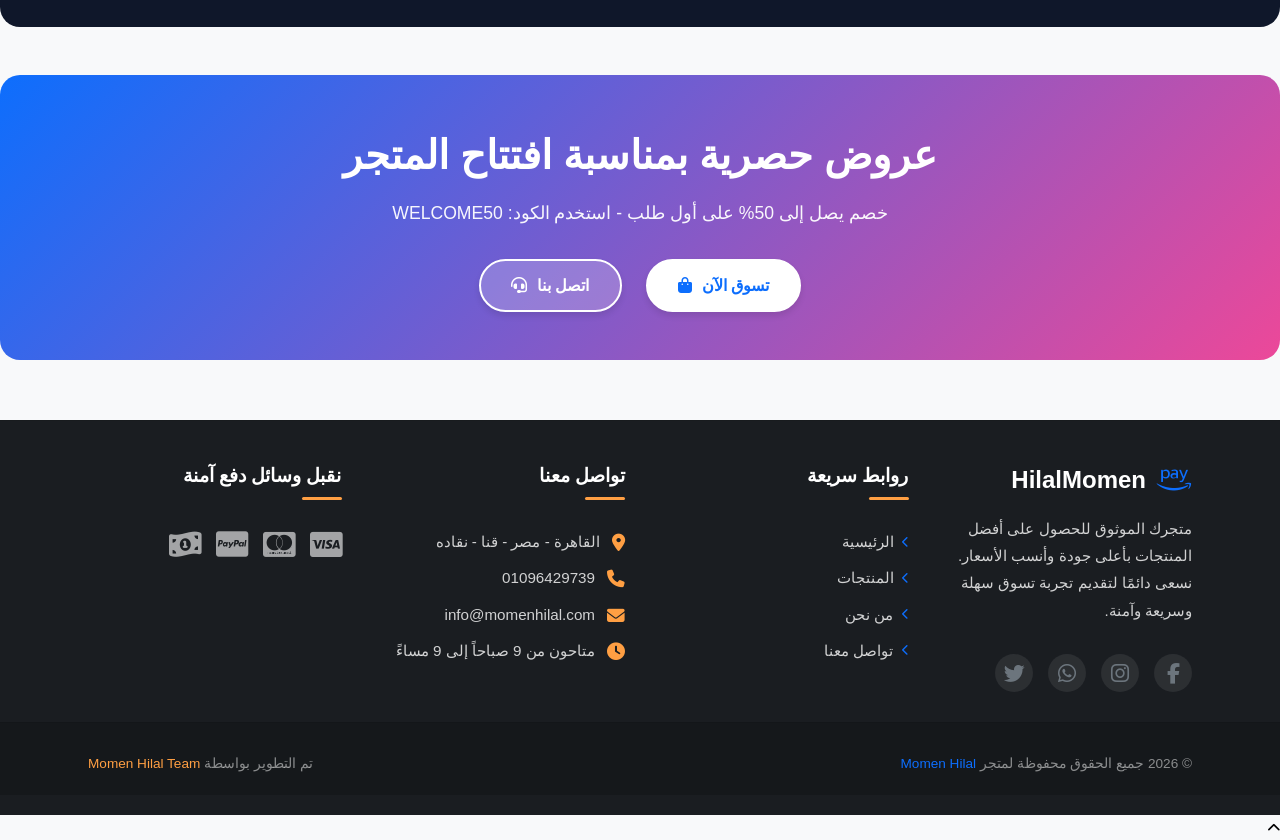
==== commit 15efe493: "feat: Add circular image for Momen Hilal store and update CSS for styling" ====
--- a/index.html
+++ b/index.html
@@ -88,6 +88,7 @@
         <div class="hero-content container">
             <h2 class="hero-title"> Welcome To  <span class="Store-highlight">Momen Hilal</span> Store</h2>
             <p class="hero-subtitle">أفضل المنتجات بأفضل الأسعار - تسوق بثقة وسهولة</p>
+            <img class="momen-main" src="momen.ggg/momen1.jpeg">
             <a href="products.html" class="cta-btn">تسوق الآن <i class="fa-solid fa-arrow-left"></i></a>
             
             <div class="hero-search-box">
--- a/File.css/css.css
+++ b/File.css/css.css
@@ -38,6 +38,11 @@
     text-decoration: none;
     color: inherit;
     transition: var(--transition);
+}
+.momen-main{
+    width: 400px;
+    height: 400px;
+    border-radius: 50%;
 }
 
 button {
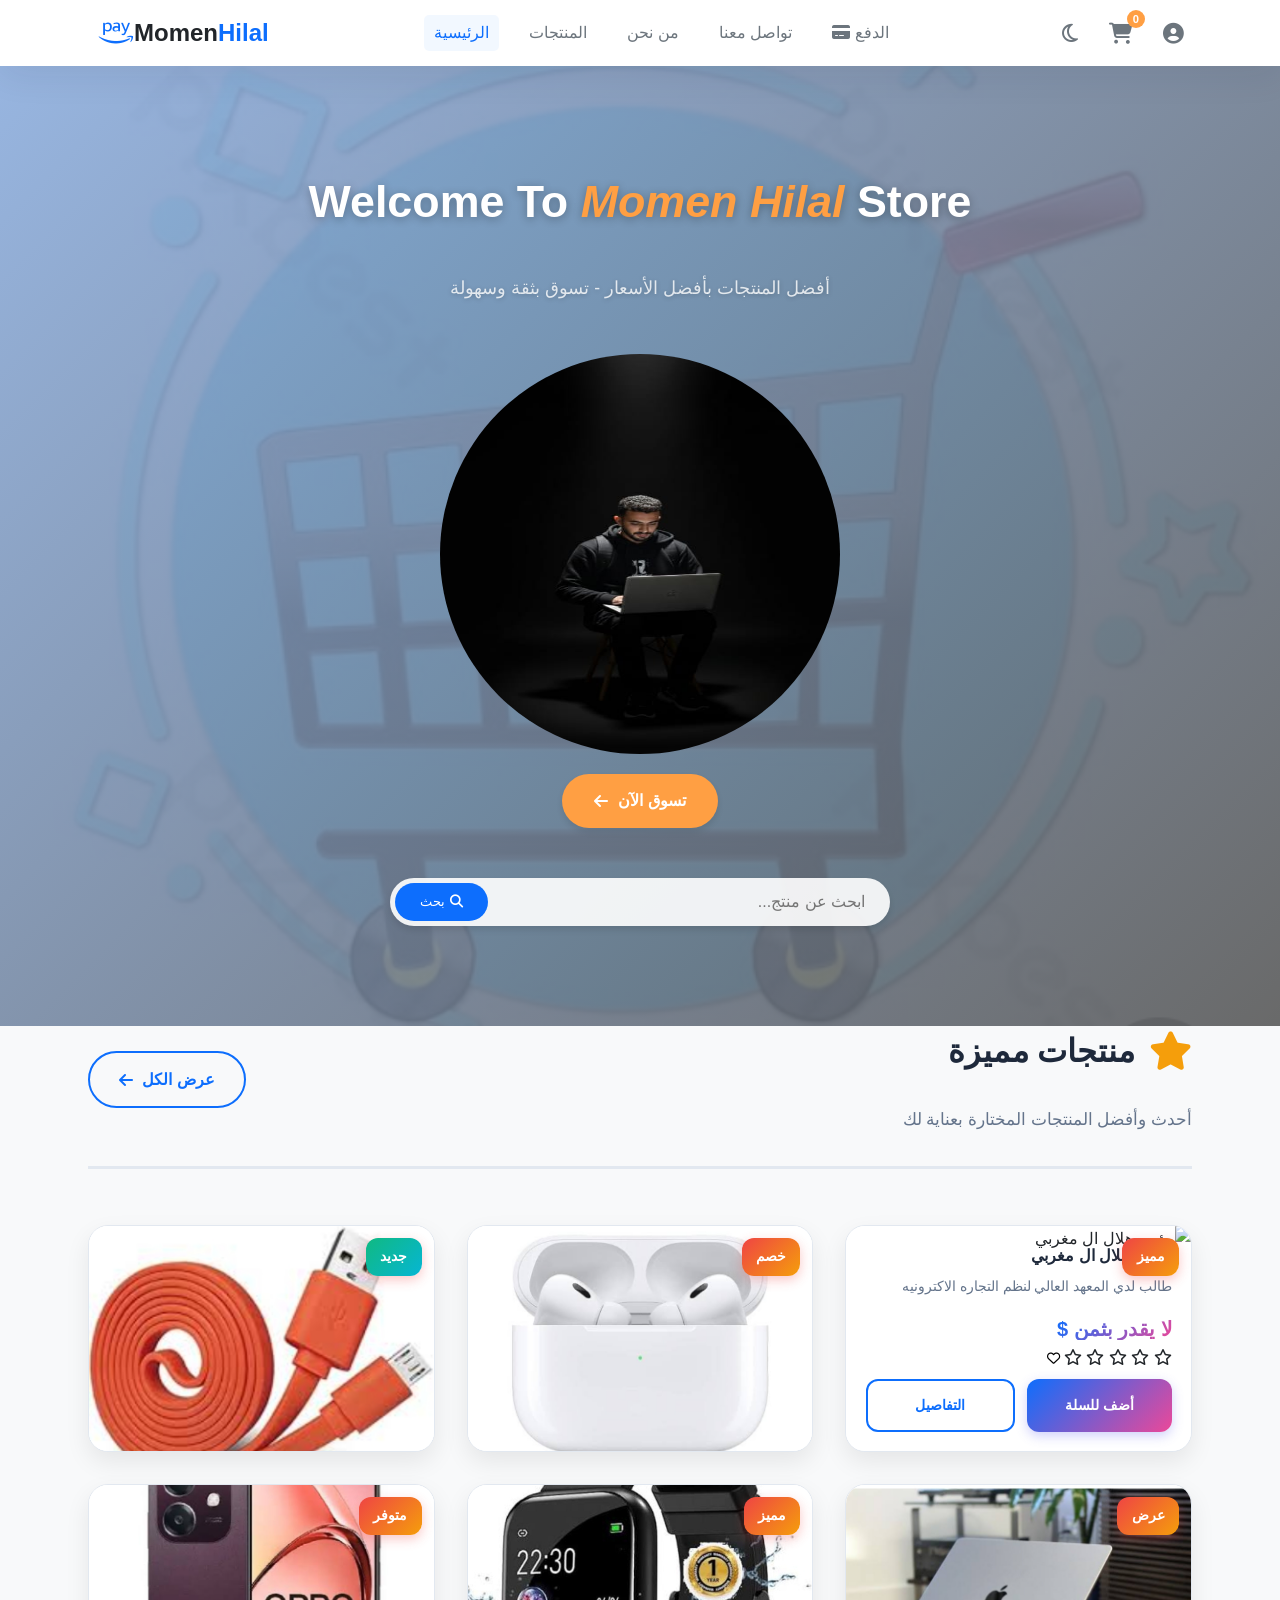
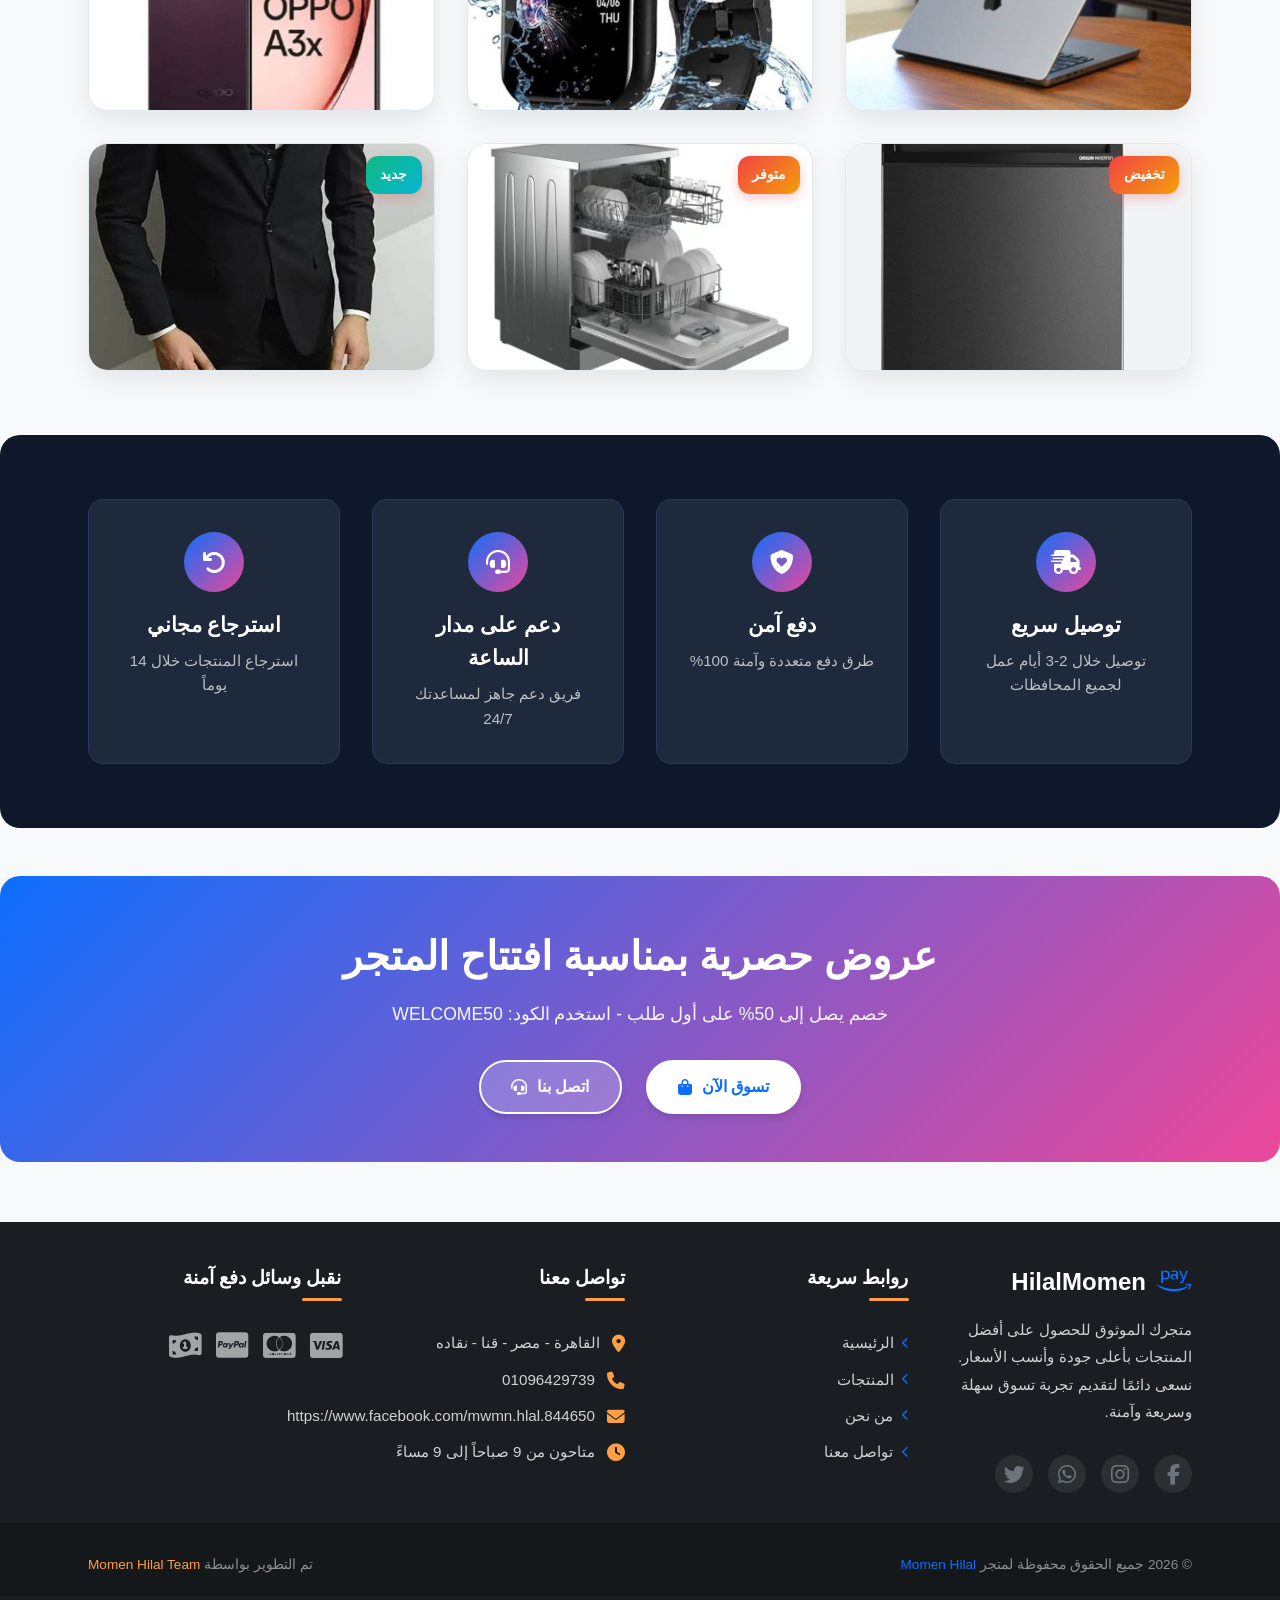
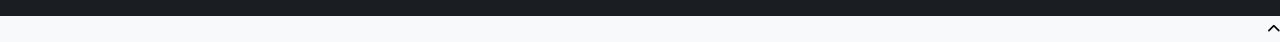
==== commit 012f3157: "Update footer social links to include the official Facebook page" ====
--- a/index.html
+++ b/index.html
@@ -172,7 +172,7 @@
             </div>
             <p class="footer-desc">متجرك الموثوق للحصول على أفضل المنتجات بأعلى جودة وأنسب الأسعار. نسعى دائمًا لتقديم تجربة تسوق سهلة وسريعة وآمنة.</p>
             <div class="footer-socials">
-                <a href="#" target="_blank" title="فيس بوك"><i class="fa-brands fa-facebook-f"></i></a>
+                <a href="https://www.facebook.com/mwmn.hlal.844650" target="_blank" title="فيس بوك"><i class="fa-brands fa-facebook-f"></i></a>
                 <a href="#" target="_blank" title="انستجرام"><i class="fa-brands fa-instagram"></i></a>
                 <a href="https://wa.me/01096429739" target="_blank" title="واتساب"><i class="fa-brands fa-whatsapp"></i></a>
                 <a href="#" target="_blank" title="تويتر"><i class="fa-brands fa-twitter"></i></a>
@@ -194,7 +194,7 @@
             <ul>
                 <li><i class="fa-solid fa-location-dot"></i><span>القاهرة - مصر - قنا - نقاده</span></li>
                 <li><i class="fa-solid fa-phone"></i><a href="tel:01096429739">01096429739</a></li>
-                <li><i class="fa-solid fa-envelope"></i><a href="mailto:info@momenhilal.com">info@momenhilal.com</a></li>
+                <li><i class="fa-solid fa-envelope"></i><a href="https://www.facebook.com/mwmn.hlal.844650">https://www.facebook.com/mwmn.hlal.844650</a></li>
                 <li><i class="fa-solid fa-clock"></i><span>متاحون من 9 صباحاً إلى 9 مساءً</span></li>
             </ul>
         </div>
--- a/File.css/main-design.css
+++ b/File.css/main-design.css
@@ -121,7 +121,6 @@
     font-weight: 800;
     margin-bottom: 1rem;
     text-shadow: 0 2px 10px rgba(0, 0, 0, 0.3);
-    animation: slideUp 0.8s ease-out 0.1s both;
 }
 
 .hero-title .Momen-Hilal {
@@ -136,14 +135,12 @@
     margin-bottom: 2rem;
     color: rgba(255, 255, 255, 0.95);
     text-shadow: 0 1px 5px rgba(0, 0, 0, 0.2);
-    animation: slideUp 0.8s ease-out 0.2s both;
 }
 
 .hero-cta-group {
     display: flex;
     gap: 1.5rem;
     justify-content: center;
-    animation: slideUp 0.8s ease-out 0.3s both;
     flex-wrap: wrap;
 }
 
@@ -277,7 +274,6 @@
     margin-bottom: 2.5rem;
     padding-bottom: 2rem;
     border-bottom: 3px solid var(--border-color);
-    animation: slideUp 0.8s ease-out;
     flex-wrap: wrap;
     gap: 1.5rem;
 }
@@ -334,181 +330,114 @@
     box-shadow: 0 6px 20px rgba(99, 102, 241, 0.3);
 }
 
+/* ===== PRODUCT CARD STYLES (موحدة) ===== */
 .product-grid-home {
-    display: grid !important;
-    grid-template-columns: repeat(auto-fill, minmax(260px, 1fr));
-    gap: 2.5rem;
+    display: grid;
+    grid-template-columns: repeat(auto-fill, minmax(280px, 1fr));
+    gap: 2rem;
     margin-bottom: 3rem;
     padding: 1rem 0;
     width: 100%;
 }
 
-/* ===== PRODUCT CARD STYLES ===== */
-.product-card {
+.product-card,
+.product.product-home {
     background: white;
-    border-radius: 16px;
+    border-radius: 20px;
     overflow: hidden;
-    box-shadow: 0 2px 8px rgba(0, 0, 0, 0.08);
-    transition: var(--transition);
+    box-shadow: 0 10px 25px rgba(0, 0, 0, 0.08);
+    transition: all 0.4s cubic-bezier(0.25, 0.46, 0.45, 0.94);
     border: 1px solid var(--border-color);
     cursor: pointer;
-    display: flex !important;
-    flex-direction: column;
-    height: 100%;
-    visibility: visible;
-    opacity: 1;
-}
-
-/* ===== PRODUCT HOME CLASS STYLES FOR home-products.js ===== */
-.product.product-home {
-    background: white;
-    border-radius: 16px;
-    overflow: hidden;
-    box-shadow: 0 2px 8px rgba(0, 0, 0, 0.08);
-    transition: var(--transition);
-    border: 1px solid var(--border-color);
-    cursor: pointer;
-    display: flex !important;
+    display: flex;
     flex-direction: column;
     height: 100%;
     position: relative;
 }
 
+.product-card:hover,
 .product.product-home:hover {
     transform: translateY(-12px);
-    box-shadow: 0 12px 28px rgba(99, 102, 241, 0.15);
+    box-shadow: 0 20px 35px rgba(99, 102, 241, 0.15);
     border-color: var(--primary-color);
 }
 
+/* صورة المنتج */
+.product-image-wrapper {
+    position: relative;
+    width: 100%;
+    padding-bottom: 100%;
+    overflow: hidden;
+    background: linear-gradient(135deg, rgba(99, 102, 241, 0.05) 0%, rgba(236, 72, 153, 0.05) 100%);
+}
+
+.product-image,
 .product.product-home img {
+    position: absolute;
+    inset: 0;
     width: 100%;
-    height: 250px;
+    height: 100%;
     object-fit: cover;
-    transition: transform 0.4s cubic-bezier(0.34, 1.56, 0.64, 1);
-}
-
+    transition: transform 0.5s cubic-bezier(0.34, 1.56, 0.64, 1);
+}
+
+.product-card:hover .product-image,
 .product.product-home:hover img {
-    transform: scale(1.12);
-}
-
-.product-content {
-    padding: 1.2rem;
-    flex: 1;
-    display: flex;
-    flex-direction: column;
-}
-
-.product-title {
-    font-size: 1rem;
-    font-weight: 700;
-    margin-bottom: 0.6rem;
-    color: var(--text-primary);
-    line-height: 1.4;
-}
-
-.product-desc {
-    font-size: 0.85rem;
-    color: var(--text-secondary);
-    margin-bottom: 1rem;
-    flex: 1;
-    line-height: 1.4;
-}
-
-.product-footer {
-    display: flex;
-    justify-content: space-between;
-    align-items: center;
-    margin-bottom: 1rem;
-    padding: 0.75rem 0;
-    border: 1px solid var(--border-color);
-    border-left: none;
-    border-right: none;
-}
-
-.price {
-    font-size: 1.25rem;
-    font-weight: 800;
-    background: linear-gradient(135deg, var(--primary-color), var(--secondary-color));
-    -webkit-background-clip: text;
-    -webkit-text-fill-color: transparent;
-    background-clip: text;
-    color: var(--primary-color);
-}
-
-.rating {
-    display: flex;
-    align-items: center;
-    gap: 0.3rem;
-}
-
-.rating span {
-    cursor: pointer;
-    color: var(--warning-color);
-    font-size: 0.85rem;
-}
-
-.rating button {
-    background: none;
-    border: none;
-    cursor: pointer;
-    color: #999;
-    font-size: 0.85rem;
-    margin-left: 0.5rem;
-}
-
-.rating button:hover {
-    color: var(--secondary-color);
-}
-
-.product-buttons {
-    display: flex;
-    gap: 0.75rem;
-}
-
-.product-buttons button,
-.product-buttons a {
-    flex: 1;
-    padding: 0.85rem;
-    border-radius: 8px;
-    font-weight: 600;
-    text-align: center;
-    transition: var(--transition);
-    border: none;
-    cursor: pointer;
-    text-decoration: none;
-    display: inline-block;
-}
-
-.product-buttons button.m {
-    background: linear-gradient(135deg, var(--primary-color), var(--secondary-color));
-    color: white;
-    box-shadow: 0 4px 12px rgba(99, 102, 241, 0.3);
-}
-
-.product-buttons button.m:hover {
-    transform: scale(1.05);
-    box-shadow: 0 6px 20px rgba(99, 102, 241, 0.4);
-}
-
-.product-buttons a.pr {
+    transform: scale(1.1);
+}
+
+/* الـ Overlay */
+.product-overlay {
+    position: absolute;
+    inset: 0;
+    background: linear-gradient(135deg, rgba(99, 102, 241, 0.92) 0%, rgba(236, 72, 153, 0.92) 100%);
+    display: flex;
+    align-items: flex-end;
+    justify-content: center;
+    padding: 1.5rem;
+    opacity: 0;
+    transition: all 0.3s ease;
+    z-index: 2;
+}
+
+.product-card:hover .product-overlay {
+    opacity: 1;
+}
+
+.add-to-cart-btn {
     background: white;
     color: var(--primary-color);
-    border: 2px solid var(--primary-color);
-}
-
-.product-buttons a.pr:hover {
-    background: var(--primary-color);
-    color: white;
-}
-
+    border: none;
+    padding: 0.9rem 1.8rem;
+    border-radius: 50px;
+    cursor: pointer;
+    font-weight: 700;
+    display: flex;
+    align-items: center;
+    justify-content: center;
+    gap: 0.6rem;
+    transition: all 0.3s ease;
+    width: 100%;
+    font-size: 0.95rem;
+    box-shadow: 0 4px 15px rgba(0, 0, 0, 0.15);
+}
+
+.add-to-cart-btn:hover {
+    background: #f0f4ff;
+    transform: scale(1.05);
+    box-shadow: 0 6px 20px rgba(0, 0, 0, 0.2);
+}
+
+/* الشارات */
+.discount-badge,
 .badge {
     position: absolute;
     top: 12px;
     right: 12px;
     background: linear-gradient(135deg, var(--danger-color), var(--warning-color));
     color: white;
-    padding: 0.6rem 0.9rem;
-    border-radius: 10px;
+    padding: 0.5rem 0.9rem;
+    border-radius: 12px;
     font-weight: 800;
     font-size: 0.85rem;
     z-index: 3;
@@ -519,94 +448,9 @@
     background: linear-gradient(135deg, var(--success-color), #06b6d4);
 }
 
-.badge.discount {
-    background: linear-gradient(135deg, var(--danger-color), var(--warning-color));
-}
-
-/* ===== PRODUCT CARD DETAILS ===== */
-.product-card:hover {
-    transform: translateY(-12px);
-    box-shadow: 0 12px 28px rgba(99, 102, 241, 0.15);
-    border-color: var(--primary-color);
-}
-
-.product-image-wrapper {
-    position: relative;
-    width: 100%;
-    padding-bottom: 100%;
-    overflow: hidden;
-    background: linear-gradient(135deg, rgba(99, 102, 241, 0.05) 0%, rgba(236, 72, 153, 0.05) 100%);
-    display: block;
-}
-
-.product-image {
-    position: absolute;
-    inset: 0;
-    width: 100%;
-    height: 100%;
-    object-fit: cover;
-    transition: transform 0.4s cubic-bezier(0.34, 1.56, 0.64, 1);
-}
-
-.product-card:hover .product-image {
-    transform: scale(1.12);
-}
-
-.product-overlay {
-    position: absolute;
-    inset: 0;
-    background: linear-gradient(135deg, rgba(99, 102, 241, 0.9) 0%, rgba(236, 72, 153, 0.9) 100%);
-    display: flex;
-    align-items: flex-end;
-    justify-content: center;
-    padding: 1rem;
-    opacity: 0;
-    transition: var(--transition);
-    z-index: 2;
-}
-
-.product-card:hover .product-overlay {
-    opacity: 1;
-}
-
-.add-to-cart-btn {
-    background: white;
-    color: var(--primary-color);
-    border: none;
-    padding: 0.85rem 1.8rem;
-    border-radius: 50px;
-    cursor: pointer;
-    font-weight: 700;
-    display: flex;
-    align-items: center;
-    justify-content: center;
-    gap: 0.6rem;
-    transition: var(--transition);
-    width: 100%;
-    box-shadow: 0 4px 15px rgba(0, 0, 0, 0.15);
-}
-
-.add-to-cart-btn:hover {
-    background: #f0f4ff;
-    transform: scale(1.08);
-    box-shadow: 0 6px 20px rgba(0, 0, 0, 0.2);
-}
-
-.discount-badge {
-    position: absolute;
-    top: 12px;
-    right: 12px;
-    background: linear-gradient(135deg, var(--danger-color), var(--warning-color));
-    color: white;
-    padding: 0.6rem 0.9rem;
-    border-radius: 10px;
-    font-weight: 800;
-    font-size: 0.9rem;
-    z-index: 3;
-    box-shadow: 0 4px 12px rgba(239, 68, 68, 0.3);
-}
-
-.product-info {
+/* محتوى المنتج */
+.product-info,
+.product-content {
     padding: 1.2rem;
     flex: 1;
     display: flex;
@@ -615,7 +459,8 @@
     width: 100%;
 }
 
-.product-name {
+.product-name,
+.product-title {
     font-size: 1rem;
     font-weight: 700;
     margin-bottom: 0.6rem;
@@ -628,6 +473,15 @@
     text-align: right;
 }
 
+.product-desc {
+    font-size: 0.85rem;
+    color: var(--text-secondary);
+    margin-bottom: 1rem;
+    flex: 1;
+    line-height: 1.5;
+}
+
+/* التقييم */
 .product-rating {
     display: flex;
     align-items: center;
@@ -642,11 +496,6 @@
     color: var(--warning-color);
     font-size: 0.9rem;
     align-items: center;
-}
-
-.stars i {
-    text-shadow: 0 1px 2px rgba(0, 0, 0, 0.1);
-    display: inline-block;
 }
 
 .rating-count {
@@ -655,6 +504,7 @@
     font-weight: 500;
 }
 
+/* السعر */
 .product-price {
     display: flex;
     gap: 0.8rem;
@@ -665,14 +515,14 @@
     flex-wrap: wrap;
 }
 
-.current-price {
+.current-price,
+.price {
     font-size: 1.25rem;
     font-weight: 800;
     background: linear-gradient(135deg, var(--primary-color), var(--secondary-color));
     -webkit-background-clip: text;
     -webkit-text-fill-color: transparent;
     background-clip: text;
-    color: var(--primary-color);
 }
 
 .original-price {
@@ -680,6 +530,47 @@
     color: var(--text-secondary);
     text-decoration: line-through;
     font-weight: 600;
+}
+
+/* أزرار المنتج */
+.product-buttons {
+    display: flex;
+    gap: 0.75rem;
+    margin-top: 0.5rem;
+}
+
+.product-buttons button,
+.product-buttons a {
+    flex: 1;
+    padding: 0.85rem;
+    border-radius: 12px;
+    font-weight: 600;
+    text-align: center;
+    transition: all 0.3s ease;
+    cursor: pointer;
+    font-size: 0.85rem;
+}
+
+.product-buttons button.m {
+    background: linear-gradient(135deg, var(--primary-color), var(--secondary-color));
+    color: white;
+    box-shadow: 0 4px 12px rgba(99, 102, 241, 0.3);
+}
+
+.product-buttons button.m:hover {
+    transform: scale(1.05);
+    box-shadow: 0 6px 20px rgba(99, 102, 241, 0.4);
+}
+
+.product-buttons a.pr {
+    background: white;
+    color: var(--primary-color);
+    border: 2px solid var(--primary-color);
+}
+
+.product-buttons a.pr:hover {
+    background: var(--primary-color);
+    color: white;
 }
 
 /* ===== FEATURES SECTION ===== */
@@ -704,7 +595,6 @@
     text-align: center;
     transition: var(--transition);
     border: 1px solid rgba(99, 102, 241, 0.2);
-    animation: slideUp 0.8s ease-out;
 }
 
 .feature-card:hover {
@@ -749,7 +639,6 @@
     border-radius: 20px;
     text-align: center;
     color: white;
-    animation: slideUp 0.8s ease-out;
 }
 
 .cta-content h2 {
@@ -771,7 +660,6 @@
     flex-wrap: wrap;
 }
 
-/* ===== CTA BUTTON ===== */
 .cta-btn {
     display: inline-flex;
     align-items: center;
@@ -810,7 +698,7 @@
     box-shadow: 0 10px 25px rgba(0, 0, 0, 0.2);
 }
 
-/* ===== GENERAL ANIMATIONS ===== */
+/* ===== ANIMATIONS ===== */
 @keyframes slideUp {
     from {
         opacity: 0;
@@ -822,668 +710,206 @@
     }
 }
 
-@keyframes fadeIn {
-    from {
-        opacity: 0;
-    }
-    to {
-        opacity: 1;
-    }
-}
-
 /* ===== RESPONSIVE DESIGN ===== */
 
-/* Tablet Landscape - 1024px and below */
+/* Tablet Landscape */
 @media (max-width: 1024px) {
     .home-hero {
         height: 500px;
     }
-
+    
     .hero-title {
         font-size: 2.8rem;
     }
-
-    .hero-subtitle {
-        font-size: 1.2rem;
-    }
-
+    
     .product-grid-home {
         grid-template-columns: repeat(auto-fill, minmax(240px, 1fr));
-        gap: 2rem;
-    }
-
-    .section-header {
-        flex-direction: column;
-        text-align: center;
-        padding-bottom: 1.5rem;
-        gap: 1rem;
-    }
-
+        gap: 1.5rem;
+    }
+    
     .section-title {
         font-size: 2rem;
     }
-
-    .view-all-link {
-        margin-top: 1rem;
-    }
-
-    .featured-section {
-        padding: 3rem 0;
-    }
-
-    .cta-content h2 {
-        font-size: 2.2rem;
-    }
-
-    .cta-content p {
-        font-size: 1rem;
-    }
-}
-
-/* Tablet Portrait - 768px and below */
+}
+
+/* Tablet Portrait */
 @media (max-width: 768px) {
     .home-hero {
         height: 400px;
         margin-bottom: 2rem;
     }
-
-    .hero-overlay {
-        background: rgba(0, 0, 0, 0.35);
-    }
-
-    .hero-content {
-        padding: 0 1.5rem;
-    }
-
+    
     .hero-title {
         font-size: 1.8rem;
-        margin-bottom: 0.8rem;
-    }
-
+    }
+    
     .hero-subtitle {
         font-size: 0.95rem;
-        margin-bottom: 1.5rem;
-    }
-
-    .hero-cta-group {
-        gap: 0.8rem;
-        flex-wrap: wrap;
-    }
-
-    .cta-btn {
-        padding: 0.8rem 1.5rem;
-        font-size: 0.9rem;
-    }
-
-    .search-offer-section {
-        padding: 2rem 0;
-        margin-bottom: 2rem;
-    }
-
-    .search-box {
-        padding: 0.7rem 1rem;
-        max-width: 100%;
-    }
-
-    .search-box i {
-        margin-right: 0.7rem;
-        font-size: 1rem;
-    }
-
-    .search-box input {
-        font-size: 0.9rem;
-    }
-
-    .search-box button {
-        padding: 0.5rem 1rem;
-        font-size: 0.8rem;
-        margin-left: 0.5rem;
-    }
-
-    .promo-banner {
-        padding: 1.5rem 1.5rem;
-        max-width: 100%;
-    }
-
-    .promo-content {
-        font-size: 1rem;
-        gap: 1rem;
-    }
-
-    .featured-section {
-        padding: 2.5rem 0;
-        margin-bottom: 2rem;
-    }
-
+    }
+    
     .section-header {
         flex-direction: column;
         text-align: center;
-        gap: 1rem;
-        padding-bottom: 1.2rem;
-    }
-
+    }
+    
     .section-title {
         font-size: 1.6rem;
-        margin-bottom: 0.5rem;
-    }
-
-    .view-all-link {
-        margin-top: 0.8rem;
-        padding: 0.7rem 1.5rem;
-        font-size: 0.9rem;
-    }
-
+        justify-content: center;
+    }
+    
     .product-grid-home {
         grid-template-columns: repeat(auto-fill, minmax(200px, 1fr));
-        gap: 1.2rem;
-        padding: 0.8rem 0;
-    }
-
-    .product-card {
-        border-radius: 14px;
-    }
-
-    .product-image {
-        height: 200px;
-    }
-
-    .product-content {
-        padding: 1rem;
-    }
-
-    .product-title {
-        font-size: 0.95rem;
-        margin-bottom: 0.5rem;
-    }
-
-    .product-desc {
-        font-size: 0.8rem;
-        margin-bottom: 0.8rem;
-    }
-
-    .price {
-        font-size: 1.1rem;
-    }
-
+        gap: 1rem;
+    }
+    
     .features-grid {
         grid-template-columns: 1fr;
-        gap: 1.5rem;
-    }
-
-    .feature-card {
-        padding: 1.5rem;
-        border-radius: 12px;
-    }
-
-    .feature-icon {
-        width: 50px;
-        height: 50px;
-        font-size: 1.3rem;
-        margin-bottom: 0.8rem;
-    }
-
-    .feature-card h3 {
-        font-size: 1.1rem;
-        margin-bottom: 0.4rem;
-    }
-
-    .feature-card p {
-        font-size: 0.85rem;
-    }
-
-    .cta-section {
-        padding: 2.5rem 0;
-        margin-bottom: 2rem;
-        border-radius: 15px;
-    }
-
+        gap: 1rem;
+    }
+    
     .cta-content h2 {
         font-size: 1.8rem;
-        margin-bottom: 0.6rem;
-    }
-
-    .cta-content p {
-        font-size: 0.95rem;
-        margin-bottom: 1.5rem;
-    }
-
+    }
+}
+
+/* Mobile Large */
+@media (max-width: 480px) {
+    .container {
+        padding: 0 1rem;
+    }
+    
+    .home-hero {
+        height: 350px;
+    }
+    
+    .hero-title {
+        font-size: 1.3rem;
+    }
+    
+    .hero-subtitle {
+        font-size: 0.8rem;
+    }
+    
+    .hero-cta-group {
+        gap: 0.8rem;
+    }
+    
+    .cta-btn {
+        padding: 0.7rem 1.2rem;
+        font-size: 0.8rem;
+    }
+    
+    .search-box {
+        flex-direction: column;
+        border-radius: 16px;
+        padding: 1rem;
+    }
+    
+    .search-box i {
+        display: none;
+    }
+    
+    .search-box input {
+        width: 100%;
+        margin-bottom: 0.5rem;
+    }
+    
+    .search-box button {
+        width: 100%;
+        margin: 0;
+    }
+    
+    .promo-banner {
+        padding: 1rem;
+    }
+    
+    .promo-content {
+        font-size: 0.85rem;
+        flex-direction: column;
+    }
+    
+    .section-title {
+        font-size: 1.2rem;
+    }
+    
+    .section-title i {
+        font-size: 1.5rem;
+    }
+    
+    .product-grid-home {
+        grid-template-columns: 1fr;
+        gap: 1rem;
+    }
+    
+    .product-card {
+        border-radius: 16px;
+    }
+    
+    .product-info {
+        padding: 1rem;
+    }
+    
+    .current-price {
+        font-size: 1rem;
+    }
+    
+    .cta-section {
+        padding: 2rem 0;
+    }
+    
+    .cta-content h2 {
+        font-size: 1.2rem;
+    }
+    
     .cta-buttons {
         flex-direction: column;
-        gap: 1rem;
-    }
-
+        gap: 0.8rem;
+    }
+    
     .cta-btn {
         width: 100%;
         justify-content: center;
     }
-}
-
-/* Mobile Large - 480px to 767px */
-@media (max-width: 480px) {
-    .container {
-        padding: 0 15px;
-    }
-
-    .home-hero {
-        height: 300px;
-        margin-bottom: 1.5rem;
-        overflow: hidden;
-    }
-
-    .hero-overlay {
-        background: rgba(0, 0, 0, 0.4);
-    }
-
-    .hero-content {
-        padding: 0 1rem;
-        text-align: center;
-    }
-
-    .hero-title {
-        font-size: 1.3rem;
-        margin-bottom: 0.6rem;
-        text-shadow: 0 2px 8px rgba(0, 0, 0, 0.4);
-    }
-
-    .hero-text-block {
-        max-width: 100%;
-    }
-
-    .hero-subtitle {
-        font-size: 0.8rem;
-        margin-bottom: 1rem;
-        text-shadow: 0 1px 4px rgba(0, 0, 0, 0.3);
-    }
-
-    .hero-cta-group {
-        gap: 0.6rem;
-        flex-wrap: wrap;
-    }
-
-    .cta-btn {
-        padding: 0.65rem 1.2rem;
-        font-size: 0.8rem;
-        display: flex;
-        align-items: center;
-        justify-content: center;
-    }
-
-    .search-offer-section {
-        padding: 1.5rem 0;
-        margin-bottom: 1.5rem;
-    }
-
-    .search-container {
-        margin-bottom: 1.5rem;
-    }
-
-    .search-box {
-        flex-direction: column;
-        gap: 0.5rem;
-        padding: 0.6rem 0.8rem;
-        border-radius: 12px;
-        max-width: 100%;
-    }
-
-    .search-box:focus-within {
-        transform: none;
-    }
-
-    .search-box i {
-        display: none;
-    }
-
-    .search-box input {
-        width: 100%;
-        font-size: 0.9rem;
-        padding: 0.6rem;
-    }
-
-    .search-box button {
-        width: 100%;
-        margin: 0;
-        padding: 0.6rem;
-        font-size: 0.8rem;
-        border-radius: 8px;
-    }
-
-    .promo-banner {
-        padding: 1rem 1.2rem;
-        border-radius: 12px;
-        max-width: 100%;
-        border: 1.5px solid rgba(255, 255, 255, 0.15);
-    }
-
-    .promo-content {
-        font-size: 0.85rem;
-        gap: 0.7rem;
-        flex-direction: column;
-    }
-
-    .promo-content i {
-        font-size: 1.2rem;
-    }
-
-    .featured-section {
-        padding: 1.5rem 0;
-        margin-bottom: 1.5rem;
-    }
-
-    .section-header {
-        padding-bottom: 1rem;
-        gap: 0.8rem;
-        margin-bottom: 1.5rem;
-    }
-
-    .header-content {
-        min-width: 100%;
-    }
-
-    .section-title {
-        font-size: 1.2rem;
-        margin-bottom: 0.4rem;
-        gap: 0.5rem;
-    }
-
-    .section-title i {
-        font-size: 1.6rem;
-    }
-
-    .section-subtitle {
-        font-size: 0.85rem;
-    }
-
-    .view-all-link {
-        padding: 0.6rem 1rem;
-        font-size: 0.8rem;
-        width: 100%;
-        justify-content: center;
-        margin-top: 0.5rem;
-    }
-
-    .product-grid-home {
-        grid-template-columns: 1fr;
-        gap: 1rem;
-        padding: 0.5rem 0;
-    }
-
-    .product-card {
-        border-radius: 12px;
-        box-shadow: 0 2px 6px rgba(0, 0, 0, 0.06);
-    }
-
-    .product-image-wrapper {
-        border-radius: 10px 10px 0 0;
-    }
-
-    .product-image {
-        height: 180px;
-    }
-
-    .product-overlay {
-        padding: 0.8rem;
-    }
-
-    .add-to-cart-btn {
-        padding: 0.7rem 1.2rem;
-        font-size: 0.8rem;
-    }
-
-    .product-info {
-        padding: 0.9rem;
-    }
-
-    .product-name {
-        font-size: 0.9rem;
-        margin-bottom: 0.5rem;
-        -webkit-line-clamp: 2;
-    }
-
-    .product-rating {
-        gap: 0.5rem;
-        margin: 0.5rem 0;
-    }
-
-    .stars {
-        font-size: 0.8rem;
-    }
-
-    .rating-count {
-        font-size: 0.75rem;
-    }
-
-    .product-price {
-        gap: 0.6rem;
-        padding-top: 0.6rem;
-        margin-top: 0.6rem;
-    }
-
-    .current-price {
-        font-size: 1rem;
-    }
-
-    .original-price {
-        font-size: 0.85rem;
-    }
-
-    .discount-badge {
-        padding: 0.5rem 0.7rem;
-        font-size: 0.75rem;
-        top: 6px;
-        right: 6px;
-    }
-
-    .badge {
-        padding: 0.5rem 0.8rem;
-        font-size: 0.75rem;
-        top: 8px;
-        right: 8px;
-    }
-
-    .features-section {
-        padding: 1.5rem 0;
-        margin-bottom: 1.5rem;
-        border-radius: 15px;
-    }
-
-    .features-grid {
-        grid-template-columns: 1fr;
-        gap: 1rem;
-    }
-
+    
     .feature-card {
         padding: 1.2rem;
-        border-radius: 12px;
-        text-align: center;
-    }
-
+    }
+    
     .feature-icon {
         width: 45px;
         height: 45px;
         font-size: 1.2rem;
-        margin: 0 auto 0.8rem;
-    }
-
-    .feature-card h3 {
-        font-size: 1rem;
-        margin-bottom: 0.35rem;
-    }
-
-    .feature-card p {
-        font-size: 0.8rem;
-        line-height: 1.4;
-    }
-
-    .cta-section {
-        padding: 1.5rem 0;
-        margin-bottom: 1.5rem;
-        border-radius: 12px;
-    }
-
-    .cta-content {
-        padding: 0 0.5rem;
-    }
-
-    .cta-content h2 {
-        font-size: 1.2rem;
-        margin-bottom: 0.5rem;
-    }
-
-    .cta-content p {
-        font-size: 0.85rem;
-        margin-bottom: 1rem;
-    }
-
-    .cta-buttons {
-        flex-direction: column;
-        gap: 0.8rem;
-    }
-
-    .cta-btn {
-        width: 100%;
-        padding: 0.7rem 1rem;
-        font-size: 0.8rem;
-    }
-}
-
-/* Mobile Small - up to 379px */
+    }
+}
+
+/* Mobile Small */
 @media (max-width: 379px) {
-    .container {
-        padding: 0 12px;
-    }
-
     .home-hero {
-        height: 250px;
-        margin-bottom: 1.2rem;
-    }
-
+        height: 280px;
+    }
+    
     .hero-title {
         font-size: 1.1rem;
-        margin-bottom: 0.4rem;
-        font-weight: 700;
-    }
-
+    }
+    
     .hero-subtitle {
         font-size: 0.75rem;
-        margin-bottom: 0.8rem;
-    }
-
+    }
+    
     .cta-btn {
         padding: 0.6rem 1rem;
         font-size: 0.75rem;
     }
-
-    .search-box {
-        padding: 0.5rem 0.7rem;
-    }
-
-    .search-box input {
-        font-size: 0.85rem;
-        padding: 0.5rem;
-    }
-
-    .search-box button {
-        padding: 0.5rem;
-        font-size: 0.75rem;
-    }
-
-    .promo-banner {
-        padding: 0.8rem 1rem;
-    }
-
-    .promo-content {
-        font-size: 0.75rem;
-        gap: 0.5rem;
-    }
-
-    .featured-section {
-        padding: 1.2rem 0;
-        margin-bottom: 1.2rem;
-    }
-
+    
     .section-title {
         font-size: 1rem;
     }
-
-    .section-title i {
-        font-size: 1.3rem;
-    }
-
-    .section-subtitle {
-        font-size: 0.8rem;
-    }
-
-    .view-all-link {
-        padding: 0.5rem 0.9rem;
-        font-size: 0.75rem;
-    }
-
-    .product-grid-home {
-        gap: 0.8rem;
-        padding: 0.3rem 0;
-    }
-
-    .product-card {
-        border-radius: 10px;
-    }
-
-    .product-image {
-        height: 160px;
-    }
-
-    .add-to-cart-btn {
-        padding: 0.6rem 1rem;
-        font-size: 0.75rem;
-    }
-
-    .product-info {
-        padding: 0.8rem;
-    }
-
+    
     .product-name {
         font-size: 0.85rem;
-        margin-bottom: 0.4rem;
-    }
-
+    }
+    
     .current-price {
-        font-size: 0.95rem;
-    }
-
-    .feature-card {
-        padding: 1rem;
-    }
-
-    .feature-icon {
-        width: 40px;
-        height: 40px;
-        font-size: 1rem;
-        margin-bottom: 0.6rem;
-    }
-
-    .feature-card h3 {
         font-size: 0.9rem;
     }
-
-    .feature-card p {
-        font-size: 0.75rem;
-    }
-
-    .cta-section {
-        padding: 1.2rem 0;
-        margin-bottom: 1.2rem;
-    }
-
-    .cta-content h2 {
-        font-size: 1rem;
-        margin-bottom: 0.4rem;
-    }
-
-    .cta-content p {
-        font-size: 0.8rem;
-        margin-bottom: 0.8rem;
-    }
-
-    .cta-btn {
-        padding: 0.55rem 0.9rem;
-    }
-}
+}
--- a/File.css/css.css
+++ b/File.css/css.css
@@ -600,6 +600,11 @@
         max-height: calc(100vh - 70px);
         overflow-y: auto;
     }
+    .momen-main{
+    width: 400px;
+    height: 400px;
+    border-radius: 50%;
+}
 }
 
 /* شاشات صغيرة (موبايل) */
@@ -654,6 +659,11 @@
     .menu-dropdown.dropdown-open {
         max-height: calc(100vh - 60px);
     }
+    .momen-main{
+    width: 200px;
+    height: 200px;
+    border-radius: 50%;
+}
 }
 
 /* شاشات صغيرة جداً */
@@ -679,6 +689,11 @@
     .menu-dropdown.dropdown-open {
         max-height: calc(100vh - 50px);
     }
+.momen-main{
+    width: 200px;
+    height: 200px;
+    border-radius: 50%;
+}
 }
 
 /* ======================================== */
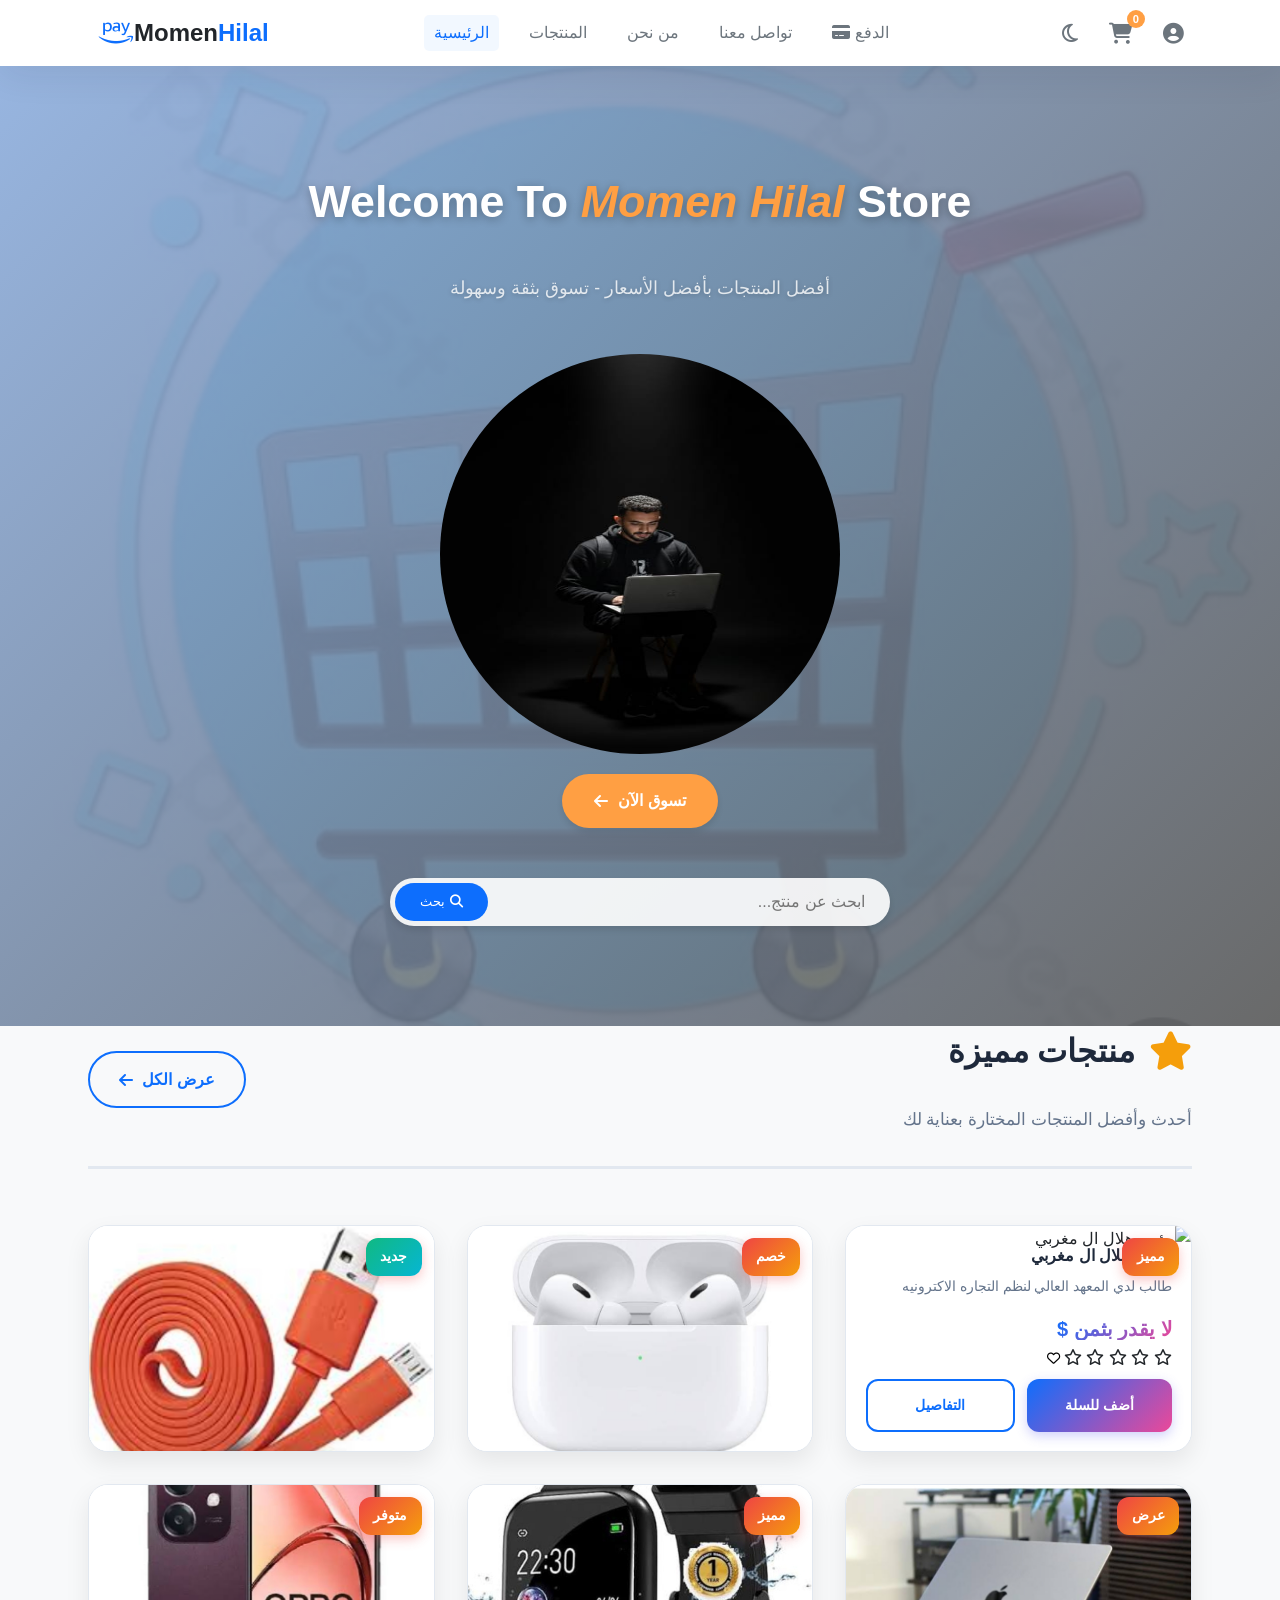
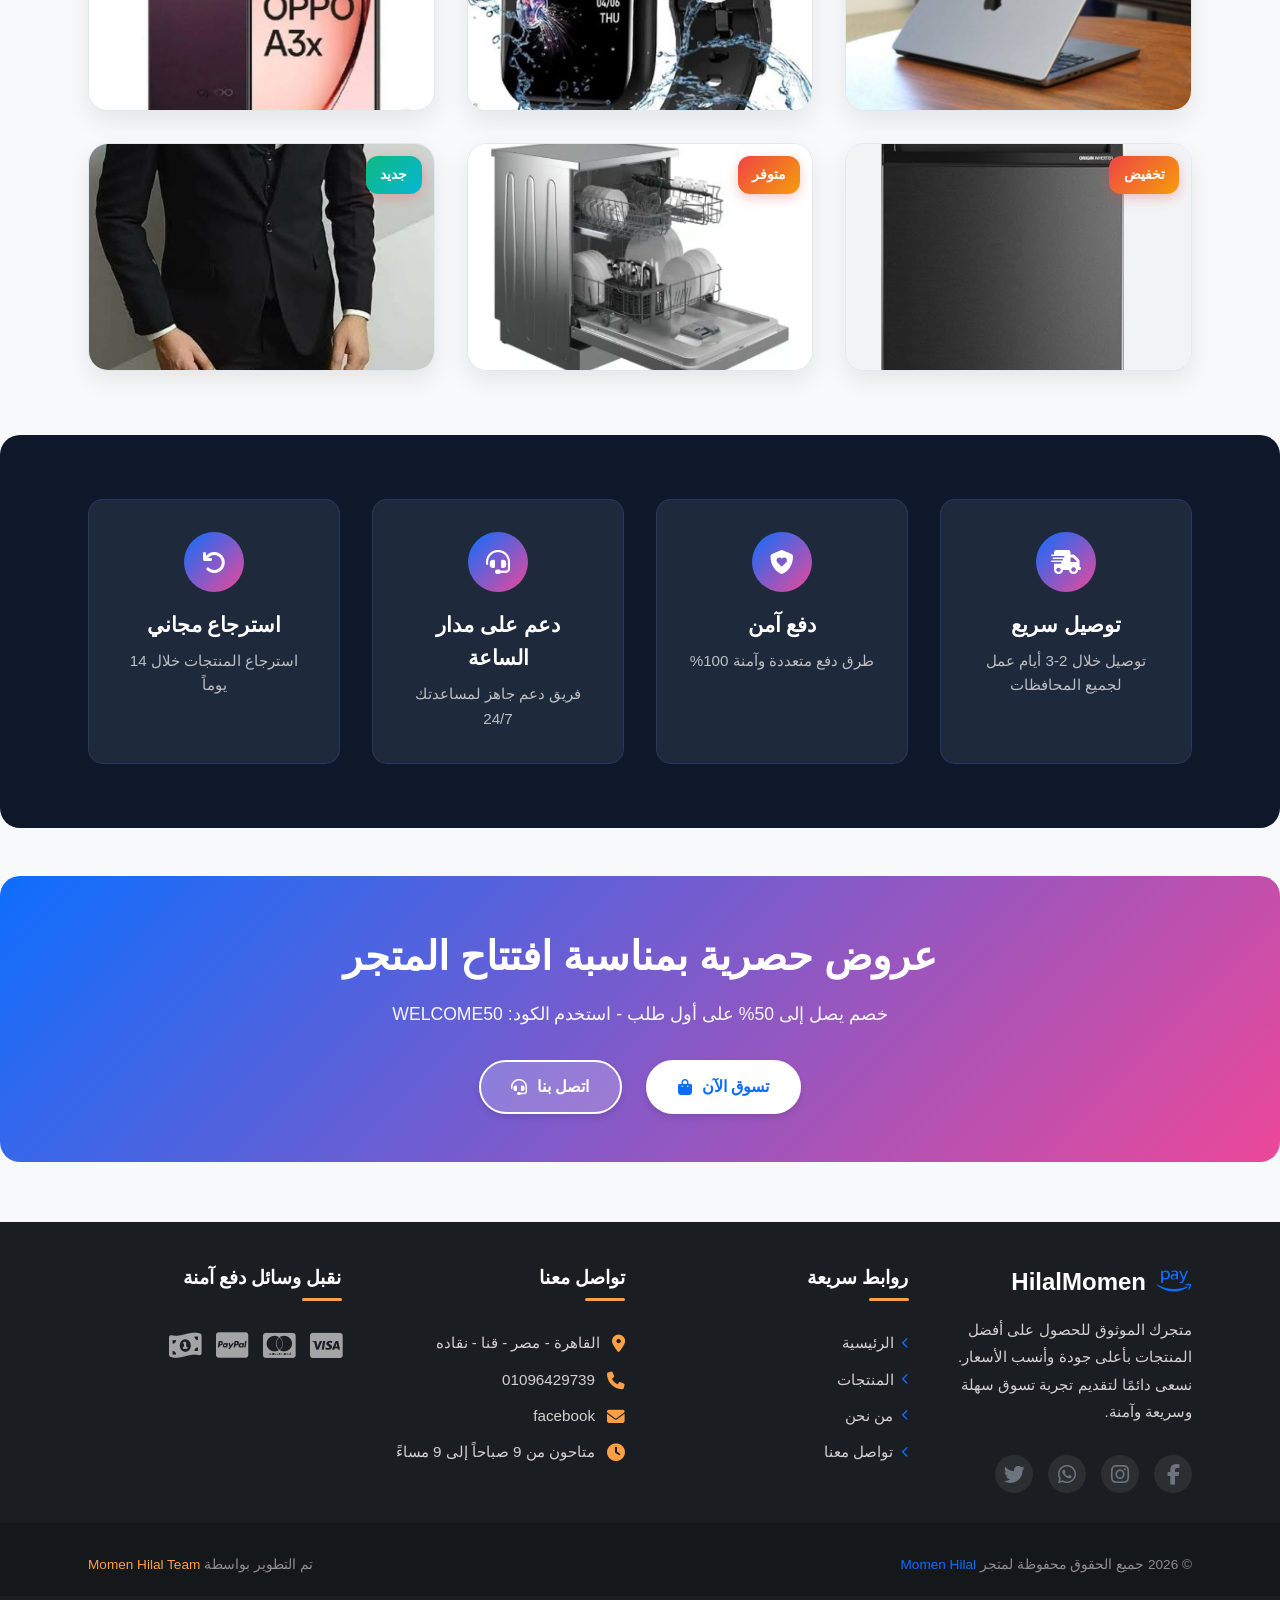
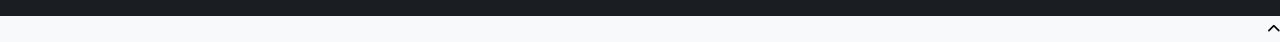
==== commit 74155fda: "Update contact email links to display 'facebook' instead of full URL" ====
--- a/index.html
+++ b/index.html
@@ -194,7 +194,7 @@
             <ul>
                 <li><i class="fa-solid fa-location-dot"></i><span>القاهرة - مصر - قنا - نقاده</span></li>
                 <li><i class="fa-solid fa-phone"></i><a href="tel:01096429739">01096429739</a></li>
-                <li><i class="fa-solid fa-envelope"></i><a href="https://www.facebook.com/mwmn.hlal.844650">https://www.facebook.com/mwmn.hlal.844650</a></li>
+                <li><i class="fa-solid fa-envelope"></i><a href="https://www.facebook.com/mwmn.hlal.844650">facebook</a></li>
                 <li><i class="fa-solid fa-clock"></i><span>متاحون من 9 صباحاً إلى 9 مساءً</span></li>
             </ul>
         </div>
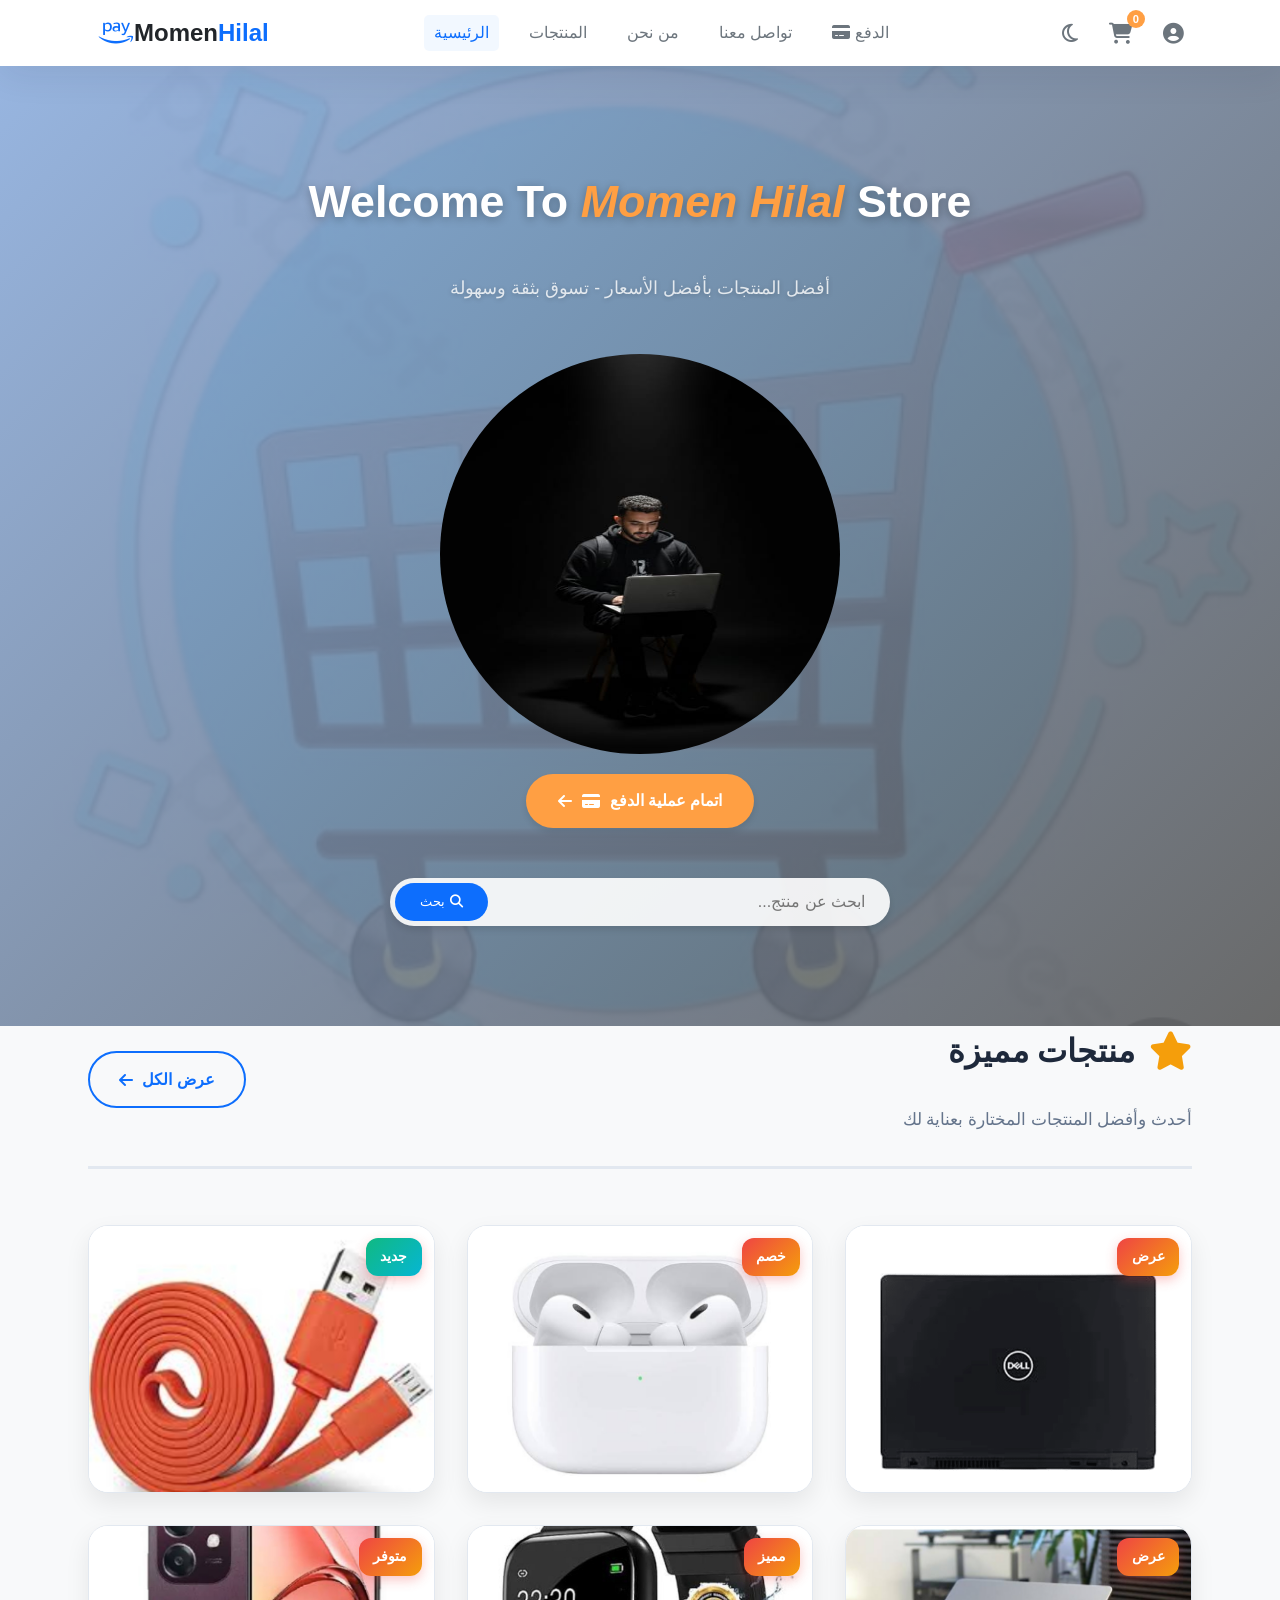
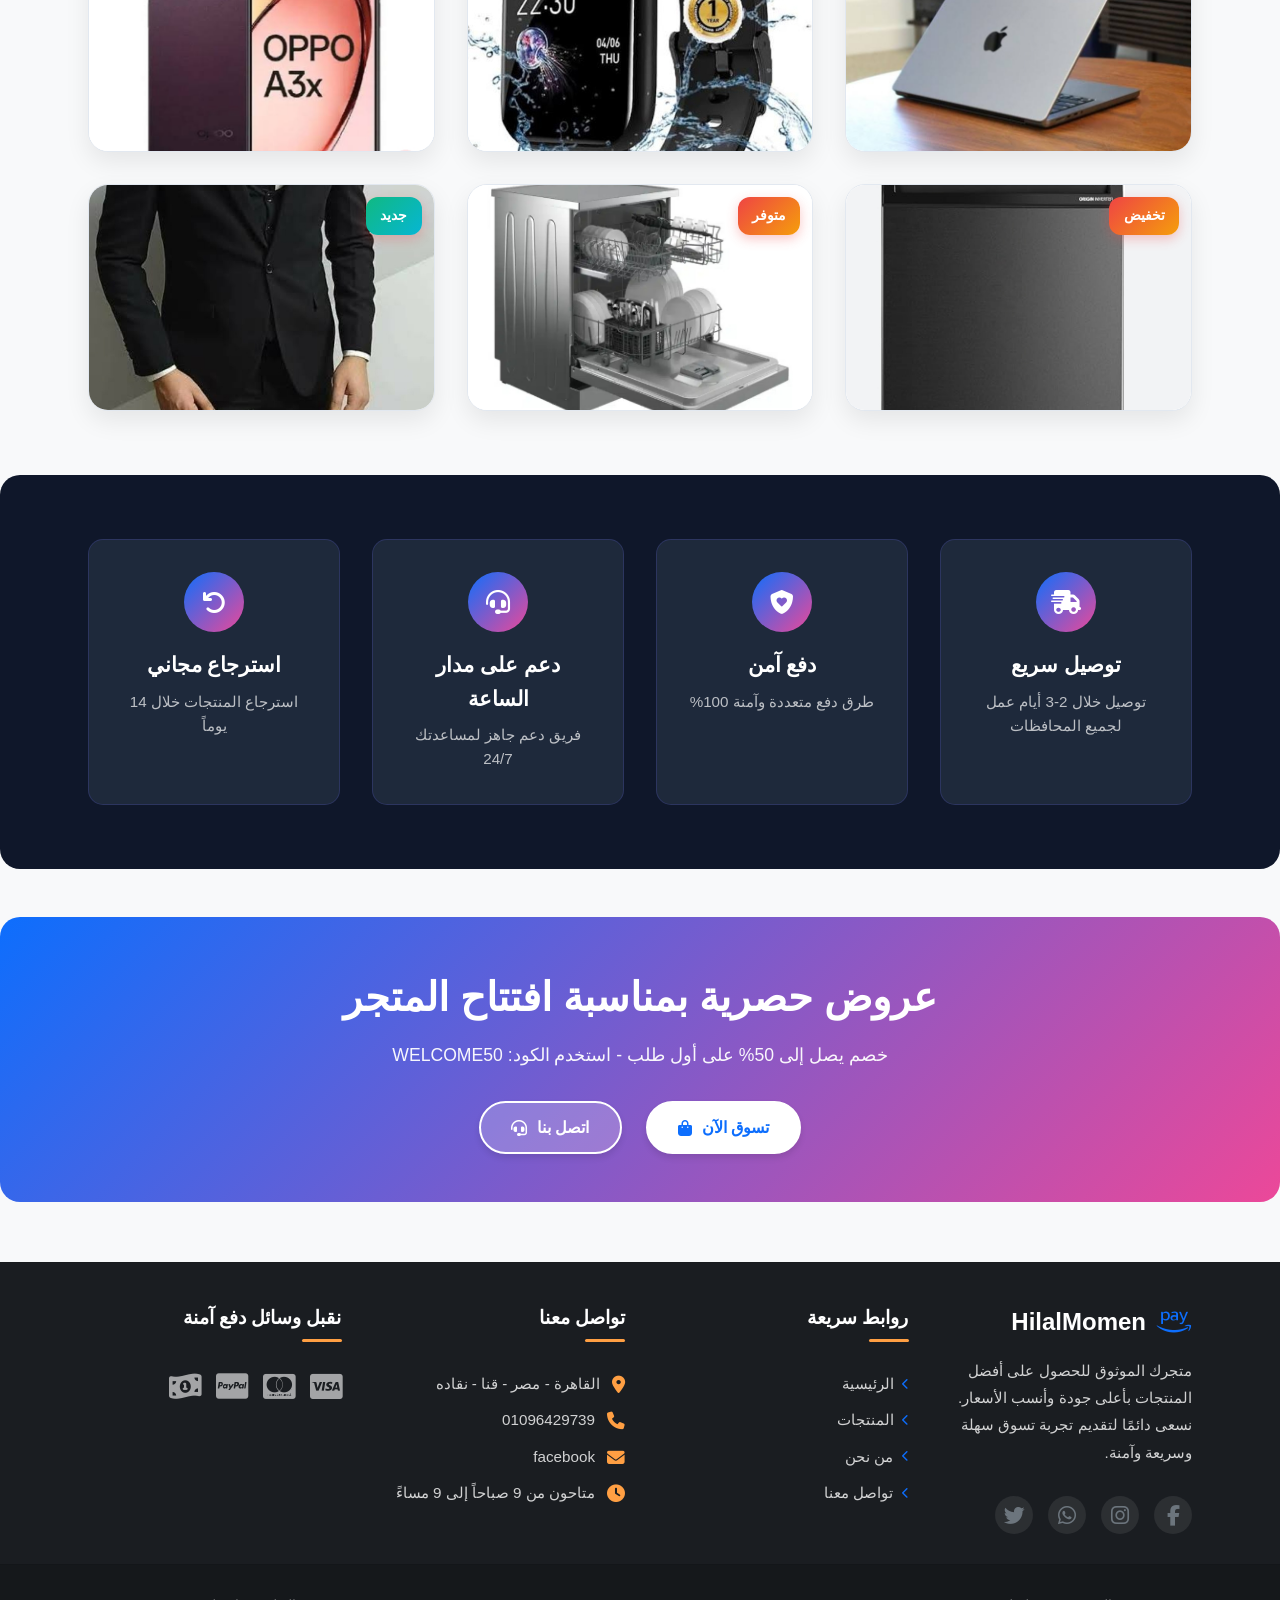
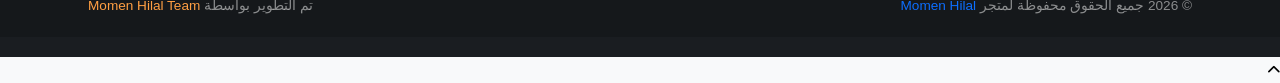
==== commit 572f41de: "Update CTA button link to redirect to checkout page" ====
--- a/index.html
+++ b/index.html
@@ -89,7 +89,7 @@
             <h2 class="hero-title"> Welcome To  <span class="Store-highlight">Momen Hilal</span> Store</h2>
             <p class="hero-subtitle">أفضل المنتجات بأفضل الأسعار - تسوق بثقة وسهولة</p>
             <img class="momen-main" src="momen.ggg/momen1.jpeg">
-            <a href="products.html" class="cta-btn">تسوق الآن <i class="fa-solid fa-arrow-left"></i></a>
+            <a href="checkout.html" class="cta-btn">اتمام عملية الدفع<i class="fa-solid fa-credit-card"></i><i class="fa-solid fa-arrow-left"></i></a>
             
             <div class="hero-search-box">
                 <input class="search-input" type="text" id="homeSearch" placeholder="ابحث عن منتج...">
